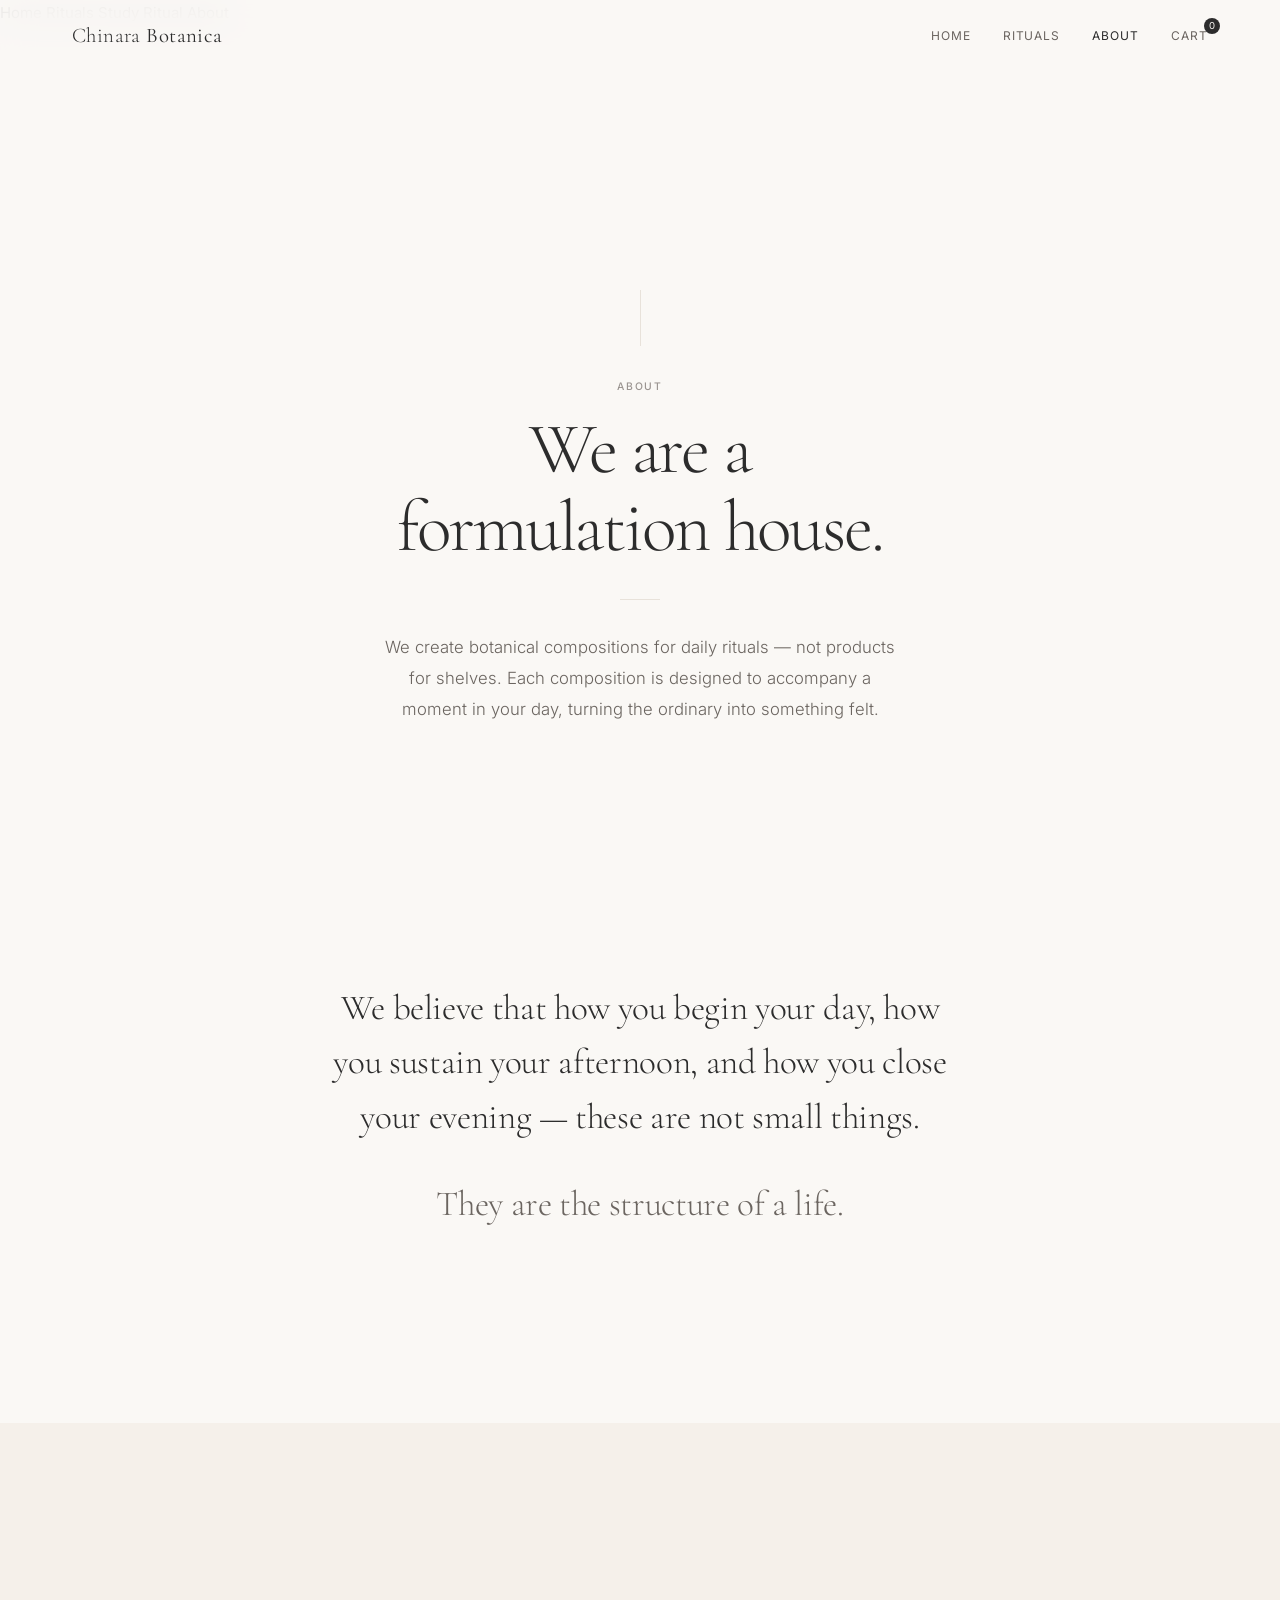
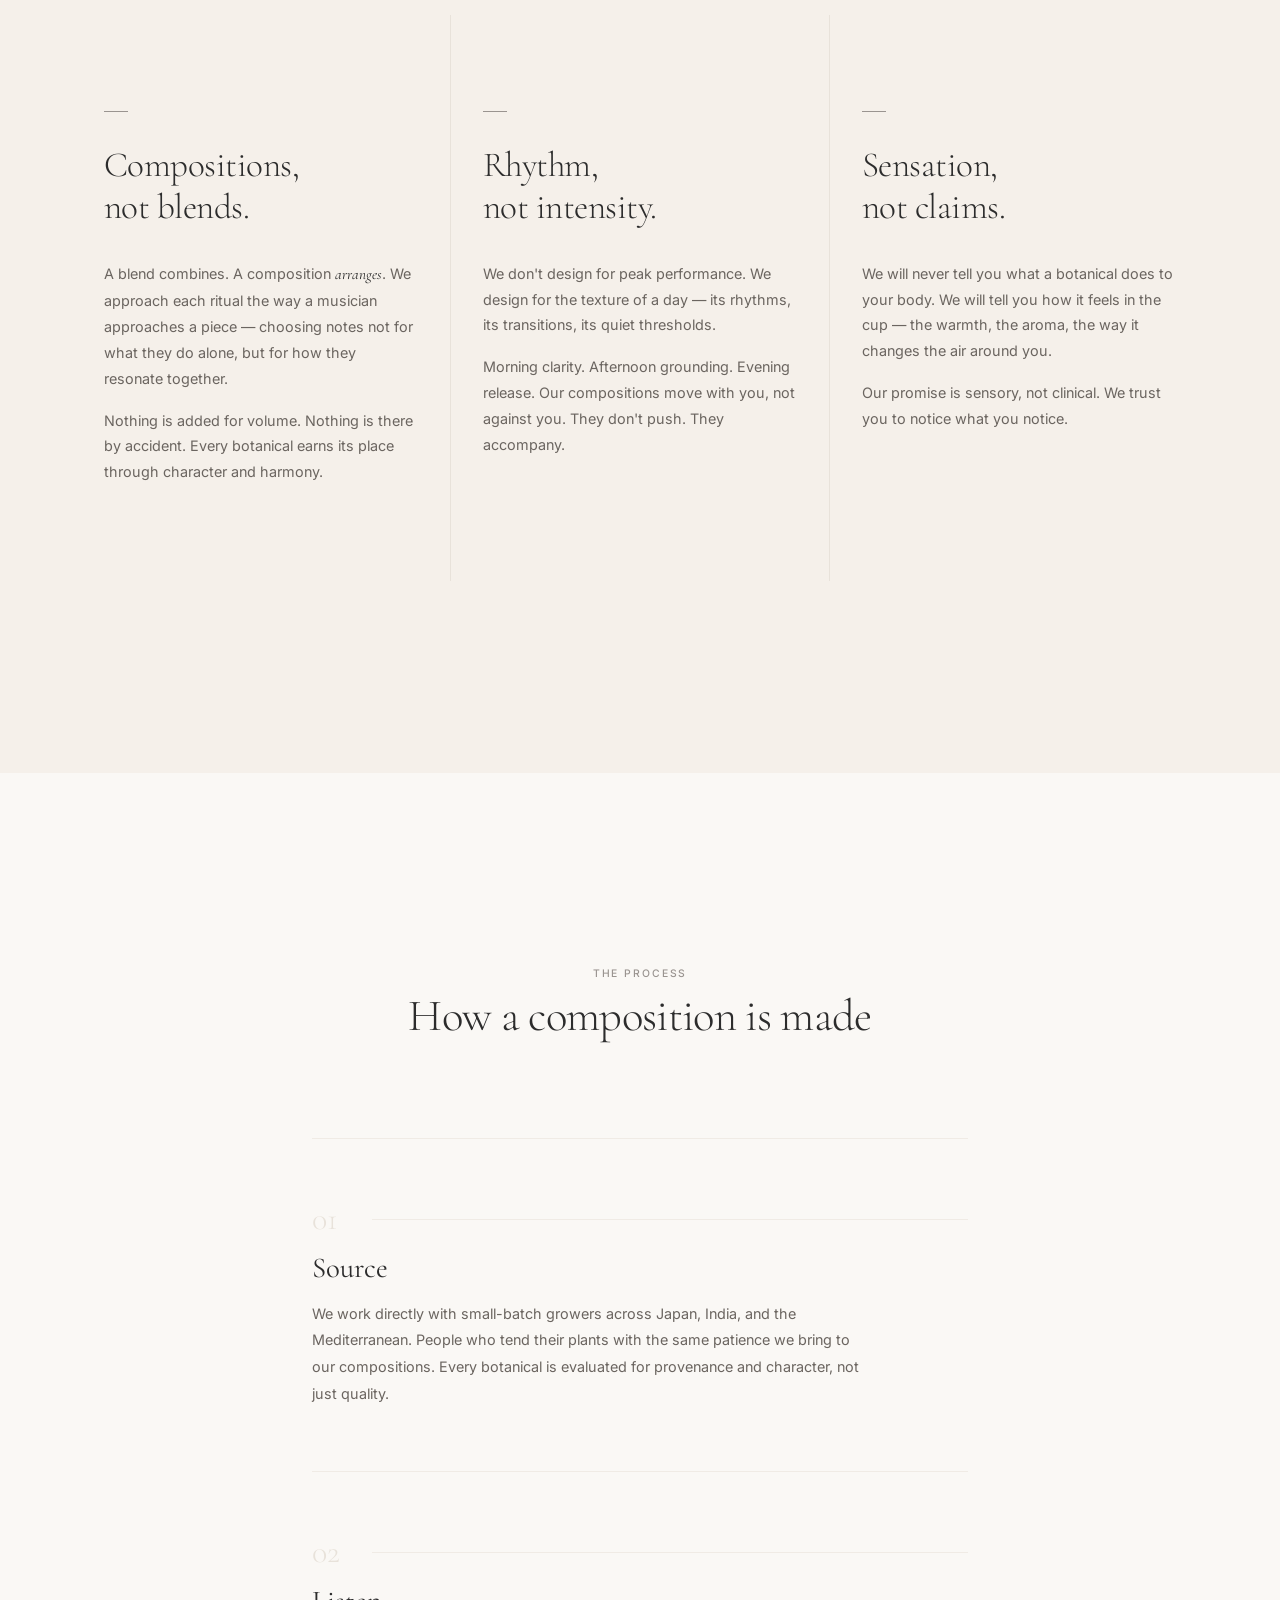
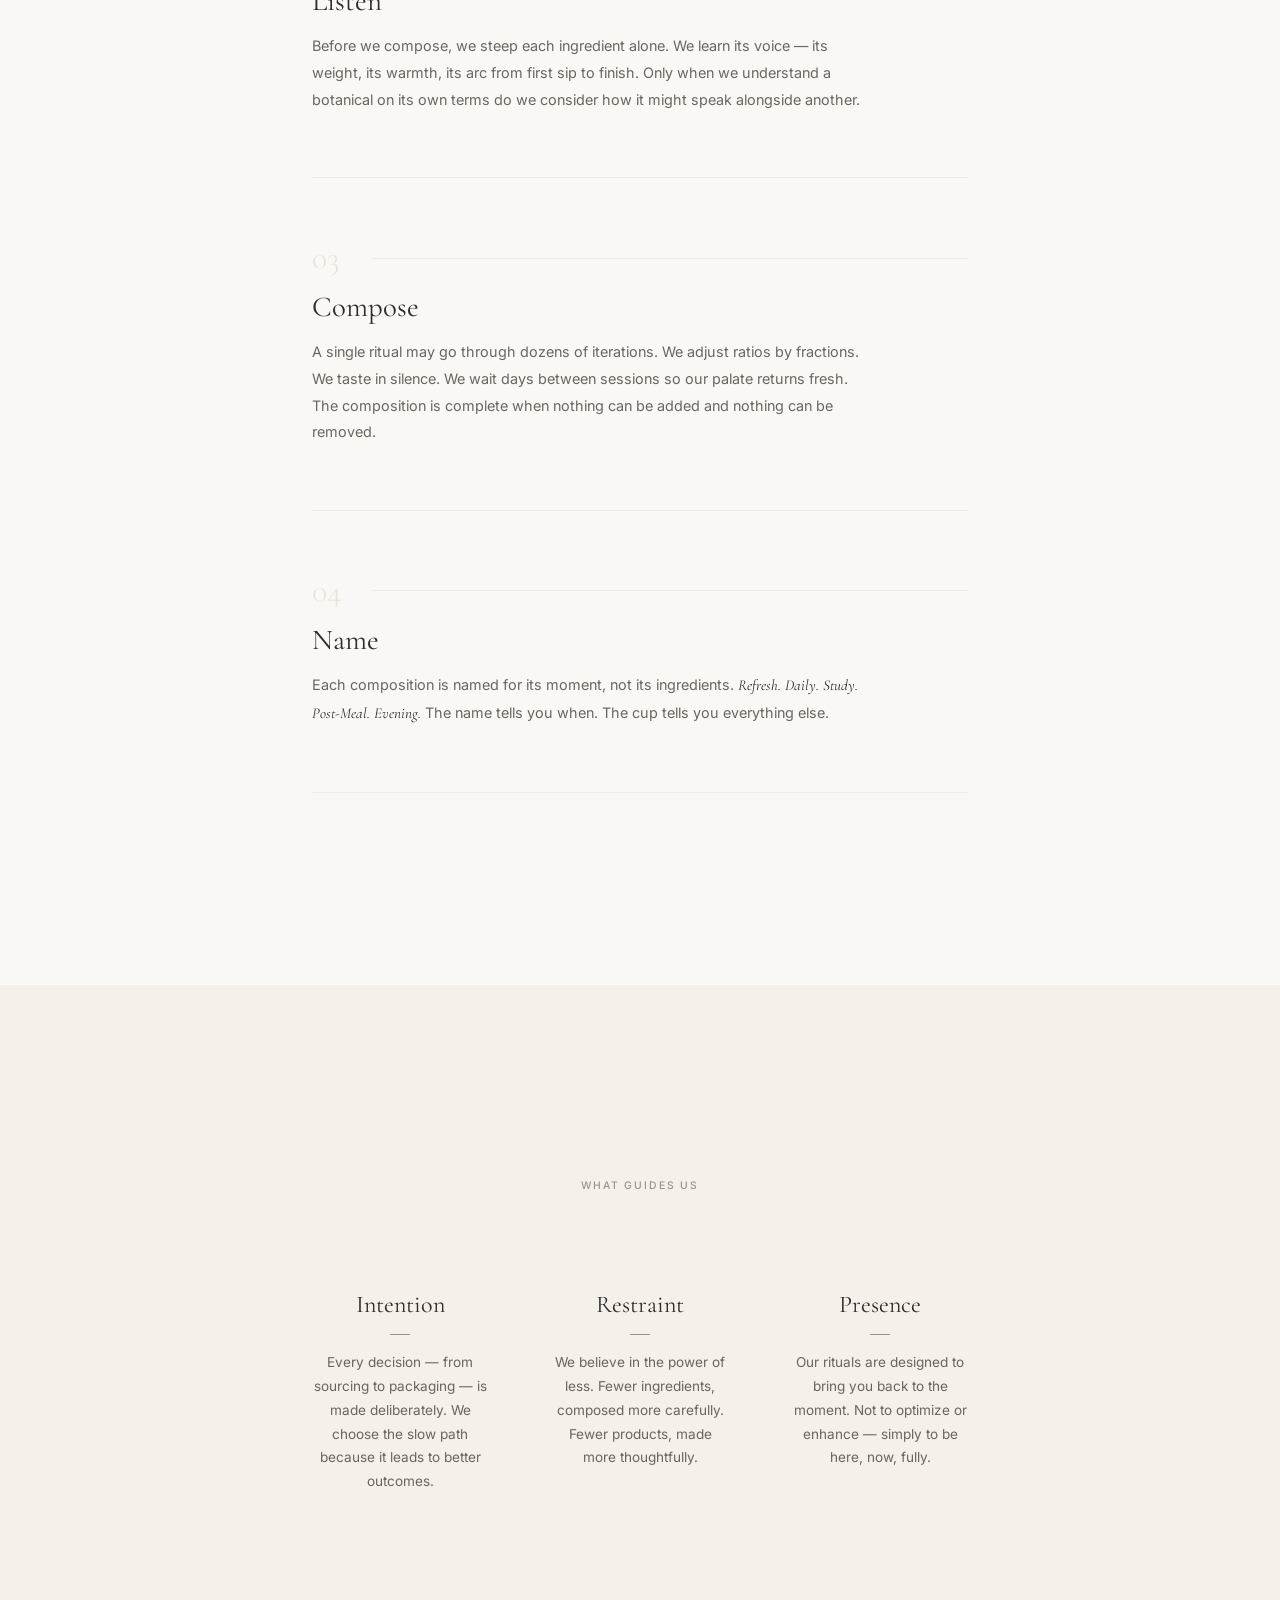
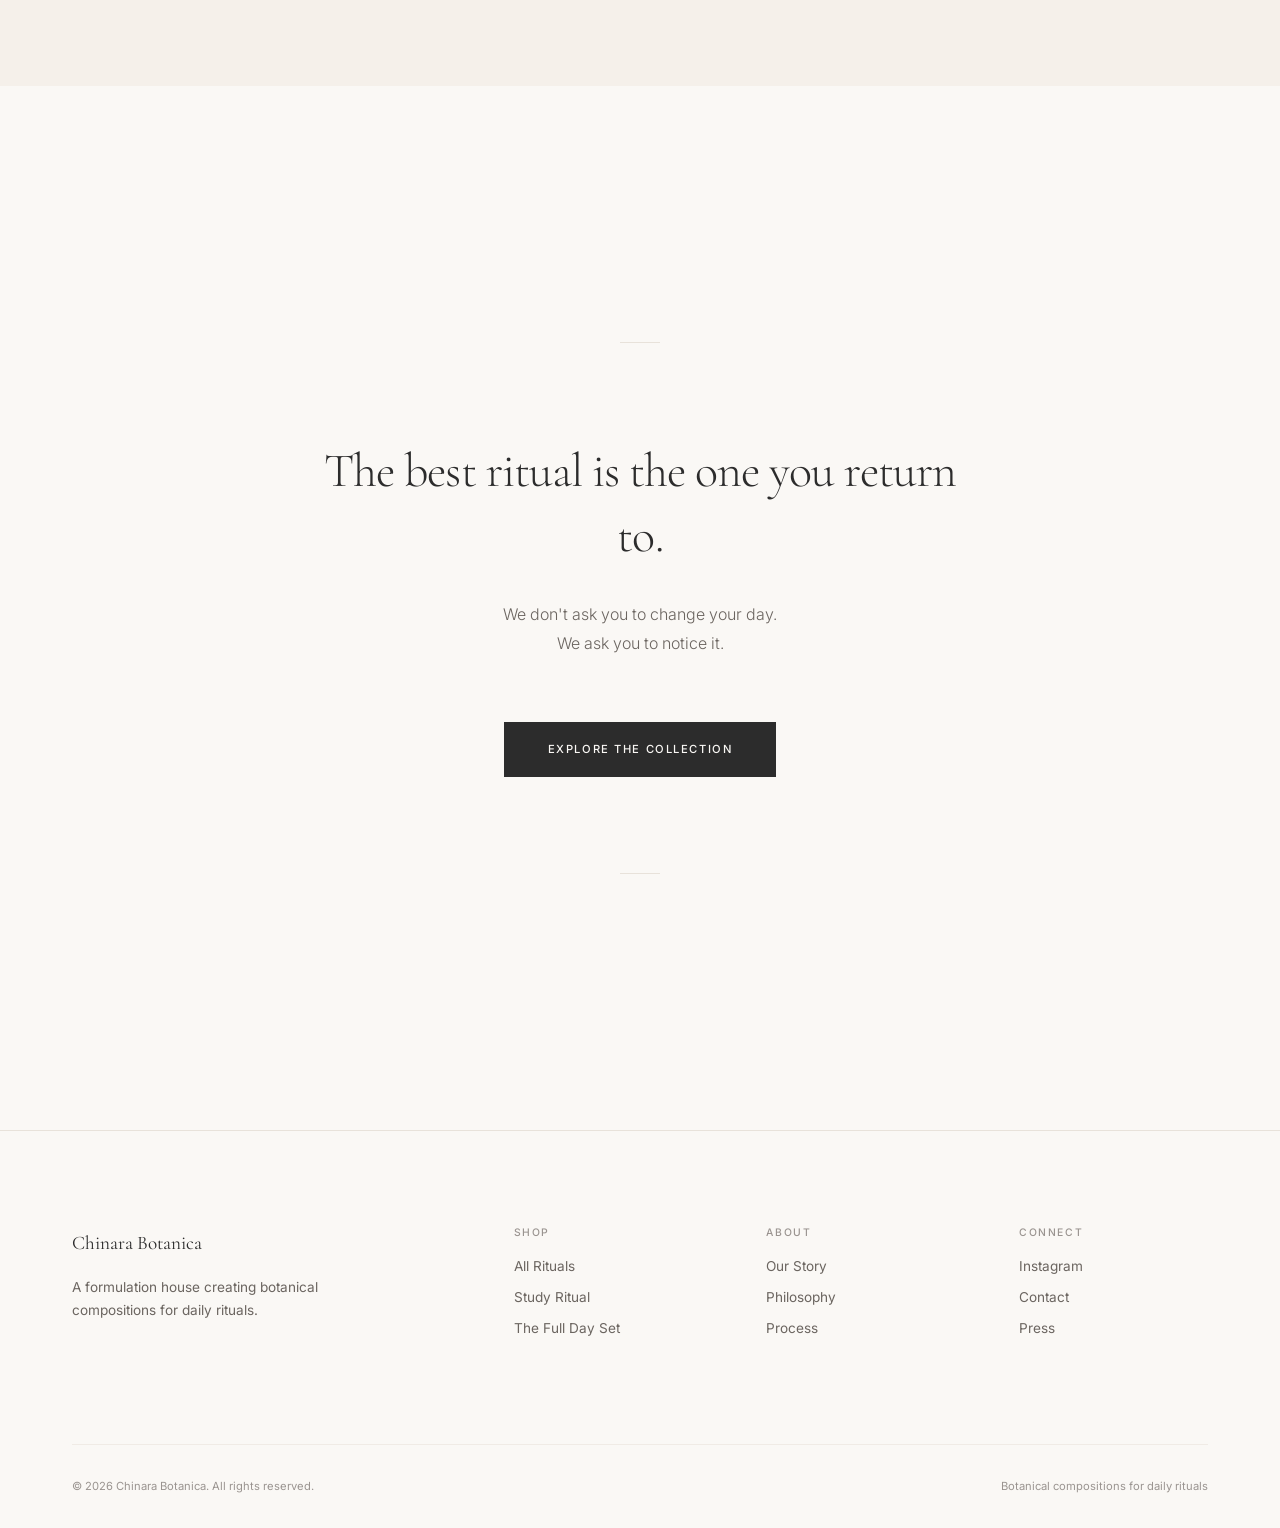
==== about.html @ 0664e267 "Executing ChatGPT Prompt #1 3/24/26" ====
<!DOCTYPE html>
<html lang="en">
<head>
  <meta charset="UTF-8">
  <meta name="viewport" content="width=device-width, initial-scale=1.0">
  <title>About — Chinara Botanica</title>
  <meta name="description" content="Chinara Botanica is a formulation house creating botanical compositions for daily rituals. Sensation over claims. Rhythm over intensity.">
  <link rel="preconnect" href="https://fonts.googleapis.com">
  <link rel="preconnect" href="https://fonts.gstatic.com" crossorigin>
  <link href="https://fonts.googleapis.com/css2?family=Cormorant+Garamond:ital,wght@0,300;0,400;0,500;1,300;1,400&family=Inter:wght@300;400;500&display=swap" rel="stylesheet">
  <link rel="stylesheet" href="css/style.css">
</head>
<body class="page-about">

  <!-- Header -->
  <header class="header" id="header">
    <div class="header__inner">
      <a href="index.html" class="header__logo"><span>Chinara</span> Botanica</a>
      <nav class="header__nav">
        <a href="index.html">Home</a>
        <a href="collection.html">Rituals</a>
        <a href="about.html" class="active">About</a>
        <a href="#" class="header__cart">Cart <span class="header__cart-count">0</span></a>
      </nav>
      <button class="header__menu-btn" id="menuBtn" aria-label="Open menu">
        <span></span><span></span><span></span>
      </button>
    </div>
  </header>

  <!-- Mobile Nav -->
  <div class="mobile-nav" id="mobileNav">
    <a href="index.html">Home</a>
    <a href="collection.html">Rituals</a>
    <a href="product.html">Study Ritual</a>
    <a href="about.html">About</a>
  </div>

  <!-- =========================================
       SECTION 1: OPENING STATEMENT
       ========================================= -->
  <section class="abt-opening">
    <div class="container container--narrow">
      <div class="abt-opening__inner">
        <div class="abt-opening__line fade-up delay-1"></div>
        <p class="label fade-up delay-2">About</p>
        <h1 class="fade-up delay-3">We are a<br>formulation house.</h1>
        <div class="abt-opening__divider fade-up delay-4"></div>
        <p class="abt-opening__text fade-up delay-5">We create botanical compositions for daily rituals — not products for shelves. Each composition is designed to accompany a moment in your day, turning the ordinary into something felt.</p>
      </div>
    </div>
  </section>

  <!-- =========================================
       SECTION 2: WHAT WE BELIEVE
       ========================================= -->
  <section class="abt-beliefs">
    <div class="container container--narrow">
      <div class="abt-beliefs__inner fade-in">
        <p class="abt-beliefs__statement">We believe that how you begin your day, how you sustain your afternoon, and how you close your evening — these are not small things.</p>
        <p class="abt-beliefs__statement">They are the structure of a life.</p>
      </div>
    </div>
  </section>

  <!-- =========================================
       SECTION 3: BRAND PHILOSOPHY
       ========================================= -->
  <section class="abt-philosophy">
    <div class="container">
      <div class="abt-philosophy__grid">

        <div class="abt-philosophy__block fade-in">
          <div class="abt-philosophy__block-line"></div>
          <h2>Compositions,<br>not blends.</h2>
          <p>A blend combines. A composition <em>arranges</em>. We approach each ritual the way a musician approaches a piece — choosing notes not for what they do alone, but for how they resonate together.</p>
          <p>Nothing is added for volume. Nothing is there by accident. Every botanical earns its place through character and harmony.</p>
        </div>

        <div class="abt-philosophy__block fade-in">
          <div class="abt-philosophy__block-line"></div>
          <h2>Rhythm,<br>not intensity.</h2>
          <p>We don't design for peak performance. We design for the texture of a day — its rhythms, its transitions, its quiet thresholds.</p>
          <p>Morning clarity. Afternoon grounding. Evening release. Our compositions move with you, not against you. They don't push. They accompany.</p>
        </div>

        <div class="abt-philosophy__block fade-in">
          <div class="abt-philosophy__block-line"></div>
          <h2>Sensation,<br>not claims.</h2>
          <p>We will never tell you what a botanical does to your body. We will tell you how it feels in the cup — the warmth, the aroma, the way it changes the air around you.</p>
          <p>Our promise is sensory, not clinical. We trust you to notice what you notice.</p>
        </div>

      </div>
    </div>
  </section>

  <!-- =========================================
       SECTION 4: THE PROCESS
       ========================================= -->
  <section class="abt-process">
    <div class="container container--narrow">
      <div class="abt-process__header fade-in">
        <p class="label">The Process</p>
        <h2>How a composition is made</h2>
      </div>

      <div class="abt-process__steps">
        <div class="abt-process__step fade-in">
          <div class="abt-process__step-head">
            <span class="abt-process__step-num">01</span>
            <div class="abt-process__step-line"></div>
          </div>
          <h3>Source</h3>
          <p>We work directly with small-batch growers across Japan, India, and the Mediterranean. People who tend their plants with the same patience we bring to our compositions. Every botanical is evaluated for provenance and character, not just quality.</p>
        </div>

        <div class="abt-process__step fade-in">
          <div class="abt-process__step-head">
            <span class="abt-process__step-num">02</span>
            <div class="abt-process__step-line"></div>
          </div>
          <h3>Listen</h3>
          <p>Before we compose, we steep each ingredient alone. We learn its voice — its weight, its warmth, its arc from first sip to finish. Only when we understand a botanical on its own terms do we consider how it might speak alongside another.</p>
        </div>

        <div class="abt-process__step fade-in">
          <div class="abt-process__step-head">
            <span class="abt-process__step-num">03</span>
            <div class="abt-process__step-line"></div>
          </div>
          <h3>Compose</h3>
          <p>A single ritual may go through dozens of iterations. We adjust ratios by fractions. We taste in silence. We wait days between sessions so our palate returns fresh. The composition is complete when nothing can be added and nothing can be removed.</p>
        </div>

        <div class="abt-process__step fade-in">
          <div class="abt-process__step-head">
            <span class="abt-process__step-num">04</span>
            <div class="abt-process__step-line"></div>
          </div>
          <h3>Name</h3>
          <p>Each composition is named for its moment, not its ingredients. <em>Refresh. Daily. Study. Post-Meal. Evening.</em> The name tells you when. The cup tells you everything else.</p>
        </div>
      </div>
    </div>
  </section>

  <!-- =========================================
       SECTION 5: VALUES
       ========================================= -->
  <section class="abt-values">
    <div class="container container--narrow">
      <div class="abt-values__inner fade-in">
        <p class="label">What Guides Us</p>

        <div class="abt-values__list">
          <div class="abt-values__item">
            <h3>Intention</h3>
            <div class="abt-values__item-line"></div>
            <p>Every decision — from sourcing to packaging — is made deliberately. We choose the slow path because it leads to better outcomes.</p>
          </div>
          <div class="abt-values__item">
            <h3>Restraint</h3>
            <div class="abt-values__item-line"></div>
            <p>We believe in the power of less. Fewer ingredients, composed more carefully. Fewer products, made more thoughtfully.</p>
          </div>
          <div class="abt-values__item">
            <h3>Presence</h3>
            <div class="abt-values__item-line"></div>
            <p>Our rituals are designed to bring you back to the moment. Not to optimize or enhance — simply to be here, now, fully.</p>
          </div>
        </div>
      </div>
    </div>
  </section>

  <!-- =========================================
       SECTION 6: CLOSING MESSAGE
       ========================================= -->
  <section class="abt-closing">
    <div class="container container--narrow">
      <div class="abt-closing__inner fade-in">
        <div class="abt-closing__line"></div>
        <blockquote class="abt-closing__quote">The best ritual is the one you return to.</blockquote>
        <p class="abt-closing__text">We don't ask you to change your day.<br>We ask you to notice it.</p>
        <a href="collection.html" class="btn btn--primary">Explore the Collection</a>
        <div class="abt-closing__line"></div>
      </div>
    </div>
  </section>

  <!-- Footer -->
  <footer class="footer">
    <div class="container">
      <div class="footer__grid">
        <div class="footer__brand">
          <p class="footer__brand-name">Chinara Botanica</p>
          <p class="footer__brand-desc">A formulation house creating botanical compositions for daily rituals.</p>
        </div>
        <div class="footer__col">
          <h4>Shop</h4>
          <a href="collection.html">All Rituals</a>
          <a href="product.html">Study Ritual</a>
          <a href="collection.html">The Full Day Set</a>
        </div>
        <div class="footer__col">
          <h4>About</h4>
          <a href="about.html">Our Story</a>
          <a href="about.html">Philosophy</a>
          <a href="about.html">Process</a>
        </div>
        <div class="footer__col">
          <h4>Connect</h4>
          <a href="#">Instagram</a>
          <a href="#">Contact</a>
          <a href="#">Press</a>
        </div>
      </div>
      <div class="footer__bottom">
        <span>&copy; 2026 Chinara Botanica. All rights reserved.</span>
        <span>Botanical compositions for daily rituals</span>
      </div>
    </div>
  </footer>

  <script src="js/main.js"></script>
</body>
</html>
---- css/style.css ----
/* ===================================
   Chinara Botanica — Design System
   Luxury Minimalist Botanical Brand
   =================================== */

/* --- Reset & Base --- */
*, *::before, *::after {
  margin: 0;
  padding: 0;
  box-sizing: border-box;
}

:root {
  /* Brand Colors */
  --color-bg: #FAF8F5;
  --color-bg-warm: #F5F0EA;
  --color-bg-deep: #EDE8E0;
  --color-text: #2C2C2C;
  --color-text-light: #6B6560;
  --color-text-muted: #9A9490;
  --color-border: #E8E2DA;
  --color-border-light: #F0EBE5;
  --color-white: #FFFFFF;

  /* Ritual Colors */
  --color-refresh: #C8DDD0;
  --color-daily: #E8C4A0;
  --color-study: #5A7A5A;
  --color-postmeal: #B8907A;
  --color-evening: #D4C48C;

  /* Typography */
  --font-serif: 'Cormorant Garamond', 'Georgia', serif;
  --font-sans: 'Inter', 'Helvetica Neue', sans-serif;

  /* Spacing */
  --space-xs: 0.5rem;
  --space-sm: 1rem;
  --space-md: 2rem;
  --space-lg: 4rem;
  --space-xl: 6rem;
  --space-2xl: 8rem;
  --space-3xl: 12rem;

  /* Max widths */
  --max-width: 1200px;
  --max-width-narrow: 720px;
}

html {
  font-size: 16px;
  scroll-behavior: smooth;
  -webkit-font-smoothing: antialiased;
  -moz-osx-font-smoothing: grayscale;
}

body {
  font-family: var(--font-sans);
  font-weight: 400;
  font-size: 0.9375rem;
  line-height: 1.7;
  color: var(--color-text);
  background-color: var(--color-bg);
  overflow-x: hidden;
}

img {
  max-width: 100%;
  height: auto;
  display: block;
}

/* Product & scene images — fill their containers */
.product-card__img,
.coll-card__img,
.featured__img,
.pdp-hero__product-img,
.pdp-solution__img,
.pdp-brewing__img,
.ritual-set__img,
.coll-set__img {
  width: 100%;
  height: 100%;
  object-fit: cover;
}

.product-card__img {
  transition: transform 0.8s cubic-bezier(0.16, 1, 0.3, 1);
}

.product-card:hover .product-card__img {
  transform: scale(1.04);
}

.coll-card__img {
  position: absolute;
  inset: 0;
  z-index: 1;
  transition: transform 0.7s cubic-bezier(0.16, 1, 0.3, 1);
}

.coll-card:hover .coll-card__img {
  transform: scale(1.04);
}

.ritual-set__img,
.coll-set__img {
  object-fit: contain;
  max-height: 200px;
}

a {
  color: inherit;
  text-decoration: none;
}

ul, ol { list-style: none; }

button {
  font-family: inherit;
  cursor: pointer;
  border: none;
  background: none;
}

/* --- Typography --- */
h1, h2, h3, h4 {
  font-family: var(--font-serif);
  font-weight: 400;
  line-height: 1.15;
  color: var(--color-text);
}

h1 { font-size: clamp(2.4rem, 5.5vw, 4.2rem); letter-spacing: -0.025em; }
h2 { font-size: clamp(1.8rem, 4vw, 2.8rem); letter-spacing: -0.015em; }
h3 { font-size: clamp(1.3rem, 2.5vw, 1.8rem); }
h4 { font-size: 1.15rem; }

.label {
  font-family: var(--font-sans);
  font-size: 0.65rem;
  font-weight: 500;
  letter-spacing: 0.18em;
  text-transform: uppercase;
  color: var(--color-text-muted);
}

/* --- Layout --- */
.container {
  max-width: var(--max-width);
  margin: 0 auto;
  padding: 0 var(--space-md);
}

.container--narrow {
  max-width: var(--max-width-narrow);
}

.section {
  padding: var(--space-xl) 0;
}

.section--large {
  padding: var(--space-2xl) 0;
}

/* --- Header / Navigation --- */
.header {
  position: fixed;
  top: 0;
  left: 0;
  right: 0;
  z-index: 100;
  background-color: rgba(250, 248, 245, 0.9);
  backdrop-filter: blur(16px);
  -webkit-backdrop-filter: blur(16px);
  border-bottom: 1px solid transparent;
  transition: transform 0.4s cubic-bezier(0.16, 1, 0.3, 1), border-color 0.3s ease;
}

.header.scrolled {
  border-bottom-color: var(--color-border-light);
}

.header--hidden {
  transform: translateY(-100%);
}

.header__inner {
  display: flex;
  align-items: center;
  justify-content: space-between;
  height: 72px;
  max-width: var(--max-width);
  margin: 0 auto;
  padding: 0 var(--space-md);
}

.header__logo {
  font-family: var(--font-serif);
  font-size: 1.3rem;
  letter-spacing: 0.02em;
  color: var(--color-text);
}

.header__logo span {
  font-weight: 300;
}

.header__nav {
  display: flex;
  align-items: center;
  gap: var(--space-md);
}

.header__nav a {
  font-size: 0.75rem;
  font-weight: 400;
  letter-spacing: 0.08em;
  text-transform: uppercase;
  color: var(--color-text-light);
  transition: color 0.3s ease;
  position: relative;
}

.header__nav a::after {
  content: '';
  position: absolute;
  bottom: -4px;
  left: 0;
  width: 0;
  height: 1px;
  background-color: var(--color-text);
  transition: width 0.4s cubic-bezier(0.16, 1, 0.3, 1);
}

.header__nav a:hover {
  color: var(--color-text);
}

.header__nav a:hover::after {
  width: 100%;
}

.header__nav a.active {
  color: var(--color-text);
}

.header__cart {
  position: relative;
  font-size: 0.75rem;
  font-weight: 400;
  letter-spacing: 0.08em;
  text-transform: uppercase;
  color: var(--color-text-light);
}

.header__cart-count {
  position: absolute;
  top: -8px;
  right: -12px;
  width: 16px;
  height: 16px;
  background-color: var(--color-text);
  color: var(--color-bg);
  font-size: 0.6rem;
  border-radius: 50%;
  display: flex;
  align-items: center;
  justify-content: center;
}

/* Mobile menu */
.header__menu-btn {
  display: none;
  flex-direction: column;
  gap: 5px;
  padding: 4px;
}

.header__menu-btn span {
  display: block;
  width: 20px;
  height: 1px;
  background-color: var(--color-text);
  transition: all 0.3s ease;
}

/* --- Buttons --- */
.btn {
  display: inline-flex;
  align-items: center;
  justify-content: center;
  font-family: var(--font-sans);
  font-size: 0.7rem;
  font-weight: 500;
  letter-spacing: 0.14em;
  text-transform: uppercase;
  padding: 18px 44px;
  transition: all 0.4s cubic-bezier(0.16, 1, 0.3, 1);
}

.btn--primary {
  background-color: var(--color-text);
  color: var(--color-bg);
}

.btn--primary:hover {
  background-color: #1a1a1a;
  transform: translateY(-1px);
}

.btn--outline {
  border: 1px solid var(--color-text);
  color: var(--color-text);
  background-color: transparent;
}

.btn--outline:hover {
  background-color: var(--color-text);
  color: var(--color-bg);
}

.btn--link {
  padding: 0;
  font-size: 0.7rem;
  letter-spacing: 0.14em;
  text-transform: uppercase;
  color: var(--color-text);
  position: relative;
}

.btn--link::after {
  content: '';
  position: absolute;
  bottom: -2px;
  left: 0;
  width: 100%;
  height: 1px;
  background-color: var(--color-text);
  transform: scaleX(1);
  transform-origin: left;
  transition: transform 0.4s cubic-bezier(0.16, 1, 0.3, 1);
}

.btn--link:hover::after {
  transform: scaleX(0);
  transform-origin: right;
}

/* =============================================
   HOMEPAGE — Luxury Redesign
   ============================================= */

/* --- Hero --- */
.hero {
  min-height: 100vh;
  display: flex;
  align-items: center;
  justify-content: center;
  text-align: center;
  padding: var(--space-2xl) var(--space-md);
  position: relative;
  overflow: hidden;
}

.hero__ambient {
  position: absolute;
  inset: 0;
  background:
    radial-gradient(ellipse 60% 50% at 50% 45%, rgba(200, 221, 208, 0.12) 0%, transparent 60%),
    radial-gradient(ellipse 40% 35% at 30% 60%, rgba(232, 196, 160, 0.08) 0%, transparent 50%),
    radial-gradient(ellipse 45% 40% at 70% 55%, rgba(212, 196, 140, 0.06) 0%, transparent 50%);
  pointer-events: none;
}

.hero__content {
  max-width: 720px;
  position: relative;
  z-index: 1;
}

.hero__line {
  width: 1px;
  height: 48px;
  background-color: var(--color-border);
  margin: 0 auto var(--space-md);
}

.hero__label {
  margin-bottom: var(--space-md);
}

.hero h1 {
  margin-bottom: var(--space-md);
  font-weight: 300;
  line-height: 1.12;
}

.hero__subtitle {
  font-size: 1.05rem;
  color: var(--color-text-light);
  line-height: 1.8;
  margin-bottom: var(--space-lg);
  max-width: 420px;
  margin-left: auto;
  margin-right: auto;
  font-weight: 300;
}

.hero__scroll {
  position: absolute;
  bottom: var(--space-lg);
  left: 50%;
  transform: translateX(-50%);
  display: flex;
  flex-direction: column;
  align-items: center;
  gap: var(--space-xs);
}

.hero__scroll span {
  font-size: 0.6rem;
  letter-spacing: 0.22em;
  text-transform: uppercase;
  color: var(--color-text-muted);
}

.hero__scroll-line {
  width: 1px;
  height: 48px;
  background-color: var(--color-border);
  position: relative;
  overflow: hidden;
}

.hero__scroll-line::after {
  content: '';
  position: absolute;
  top: -100%;
  left: 0;
  width: 100%;
  height: 100%;
  background-color: var(--color-text-muted);
  animation: scrollLine 2.5s cubic-bezier(0.4, 0, 0.2, 1) infinite;
}

@keyframes scrollLine {
  0% { top: -100%; }
  50% { top: 0; }
  100% { top: 100%; }
}

/* --- Brand Statement --- */
.brand-statement {
  text-align: center;
}

.brand-statement__inner {
  padding: var(--space-lg) 0;
}

.brand-statement__line {
  width: 40px;
  height: 1px;
  background-color: var(--color-border);
  margin: 0 auto;
}

.brand-statement__text {
  font-family: var(--font-serif);
  font-size: clamp(1.35rem, 2.8vw, 1.9rem);
  line-height: 1.7;
  font-weight: 300;
  color: var(--color-text);
  padding: var(--space-lg) 0;
  letter-spacing: -0.01em;
}

/* --- Five Ritual System --- */
.rituals-system {
  overflow: hidden;
}

.rituals-system__header {
  text-align: center;
  margin-bottom: var(--space-xl);
}

.rituals-system__header h2 {
  margin-top: var(--space-xs);
  margin-bottom: var(--space-xs);
}

.rituals-system__subtitle {
  font-size: 0.9rem;
  color: var(--color-text-light);
  font-weight: 300;
}

.rituals-system__timeline {
  position: relative;
  padding-top: var(--space-md);
}

.rituals-system__line {
  position: absolute;
  top: 0;
  left: 0;
  right: 0;
  height: 1px;
  background-color: var(--color-border);
}

.rituals-system__cards {
  display: grid;
  grid-template-columns: repeat(5, 1fr);
  gap: 0;
}

.ritual-card {
  padding: var(--space-lg) var(--space-sm);
  text-align: center;
  position: relative;
  transition: background-color 0.5s ease;
  cursor: pointer;
}

.ritual-card::before {
  content: '';
  position: absolute;
  top: 0;
  left: 50%;
  transform: translateX(-50%);
  width: 1px;
  height: 24px;
  background-color: var(--color-border);
}

.ritual-card:hover {
  background-color: var(--color-bg-warm);
}

.ritual-card__dot {
  width: 10px;
  height: 10px;
  border-radius: 50%;
  margin: 0 auto var(--space-md);
  position: relative;
  top: -4px;
}

.ritual-card__content {}

.ritual-card__time {
  font-size: 0.6rem;
  letter-spacing: 0.15em;
  text-transform: uppercase;
  color: var(--color-text-muted);
  display: block;
  margin-bottom: var(--space-xs);
}

.ritual-card__name {
  font-family: var(--font-serif);
  font-size: 1.4rem;
  font-weight: 400;
  margin-bottom: 2px;
}

.ritual-card__moment {
  font-size: 0.65rem;
  letter-spacing: 0.12em;
  text-transform: uppercase;
  color: var(--color-text-muted);
  margin-bottom: var(--space-sm);
}

.ritual-card__desc {
  font-size: 0.82rem;
  color: var(--color-text-light);
  line-height: 1.65;
  max-width: 180px;
  margin: 0 auto;
}

/* --- Featured Product --- */
.featured {
  background-color: var(--color-bg-warm);
}

.featured__grid {
  display: grid;
  grid-template-columns: 1fr 1fr;
  min-height: 85vh;
}

.featured__image {
  position: relative;
  overflow: hidden;
  background-color: var(--color-bg-deep);
}

.featured__image-inner {
  width: 100%;
  height: 100%;
  display: flex;
  flex-direction: column;
  align-items: center;
  justify-content: center;
  gap: var(--space-md);
  position: relative;
}

.featured__orb {
  width: 200px;
  height: 200px;
  border-radius: 50%;
  opacity: 0.5;
  filter: blur(40px);
  animation: orbFloat 8s ease-in-out infinite;
}

@keyframes orbFloat {
  0%, 100% { transform: translateY(0) scale(1); }
  50% { transform: translateY(-12px) scale(1.05); }
}

.featured__image-label {
  font-family: var(--font-serif);
  font-size: 1.3rem;
  color: var(--color-text-muted);
  position: relative;
  z-index: 1;
}

.featured__content {
  padding: var(--space-xl) var(--space-xl);
  display: flex;
  flex-direction: column;
  justify-content: center;
  max-width: 480px;
}

.featured__content .label {
  margin-bottom: var(--space-sm);
}

.featured__content h2 {
  margin-bottom: var(--space-sm);
}

.featured__price {
  font-family: var(--font-serif);
  font-size: 1.2rem;
  color: var(--color-text-light);
  margin-bottom: var(--space-md);
}

.featured__desc {
  color: var(--color-text-light);
  margin-bottom: var(--space-xs);
  line-height: 1.8;
}

.featured__tagline {
  font-family: var(--font-serif);
  font-size: 1rem;
  color: var(--color-text-muted);
  margin-bottom: var(--space-md);
}

.featured__notes {
  display: flex;
  gap: var(--space-md);
  margin-bottom: var(--space-lg);
  padding: var(--space-md) 0;
  border-top: 1px solid var(--color-border);
  border-bottom: 1px solid var(--color-border);
}

.featured__note {
  text-align: center;
}

.featured__note dt {
  font-size: 0.6rem;
  letter-spacing: 0.15em;
  text-transform: uppercase;
  color: var(--color-text-muted);
  margin-bottom: 4px;
}

.featured__note dd {
  font-family: var(--font-serif);
  font-size: 0.95rem;
}

.featured__actions {
  display: flex;
  align-items: center;
  gap: var(--space-md);
}

/* --- Ritual Set --- */
.ritual-set {
  text-align: center;
}

.ritual-set__inner {
  display: grid;
  grid-template-columns: 1fr 1fr;
  gap: var(--space-xl);
  align-items: center;
  max-width: 900px;
  margin: 0 auto;
}

.ritual-set__visual {
  display: flex;
  align-items: center;
  justify-content: center;
  padding: var(--space-xl);
}

.ritual-set__circles {
  display: flex;
  gap: -8px;
}

.ritual-set__circles span {
  width: 56px;
  height: 56px;
  border-radius: 50%;
  margin-left: -10px;
  opacity: 0.75;
  transition: transform 0.4s cubic-bezier(0.16, 1, 0.3, 1), opacity 0.4s ease;
}

.ritual-set__circles span:first-child {
  margin-left: 0;
}

.ritual-set__inner:hover .ritual-set__circles span {
  margin-left: 4px;
  opacity: 0.9;
}

.ritual-set__inner:hover .ritual-set__circles span:first-child {
  margin-left: 0;
}

.ritual-set__content {
  text-align: left;
}

.ritual-set__content .label {
  margin-bottom: var(--space-xs);
}

.ritual-set h2 {
  margin-bottom: var(--space-xs);
}

.ritual-set__price {
  font-family: var(--font-serif);
  font-size: 1.15rem;
  color: var(--color-text-light);
  margin-bottom: var(--space-sm);
}

.ritual-set__save {
  font-family: var(--font-sans);
  font-size: 0.7rem;
  letter-spacing: 0.1em;
  text-transform: uppercase;
  color: var(--color-text-muted);
}

.ritual-set__desc {
  color: var(--color-text-light);
  margin-bottom: var(--space-md);
  line-height: 1.8;
}

/* --- Philosophy Full --- */
.philosophy-full {
  background-color: var(--color-bg-warm);
  padding: var(--space-3xl) 0;
}

.philosophy-full__inner {
  text-align: center;
}

.philosophy-full__line {
  width: 40px;
  height: 1px;
  background-color: var(--color-border);
  margin: 0 auto;
}

.philosophy-full__inner .label {
  margin-top: var(--space-lg);
  margin-bottom: var(--space-md);
}

.philosophy-full__quote {
  font-family: var(--font-serif);
  font-size: clamp(1.8rem, 4vw, 3rem);
  font-weight: 300;
  line-height: 1.35;
  color: var(--color-text);
  margin-bottom: var(--space-md);
  letter-spacing: -0.02em;
}

.philosophy-full__text {
  font-size: 0.95rem;
  color: var(--color-text-light);
  max-width: 480px;
  margin: 0 auto var(--space-lg);
  line-height: 1.85;
}

/* --- Product Grid --- */
.product-grid {
  text-align: center;
}

.product-grid__header {
  margin-bottom: var(--space-lg);
}

.product-grid__header h2 {
  margin-top: var(--space-xs);
}

.product-grid__items {
  display: grid;
  grid-template-columns: repeat(3, 1fr);
  gap: var(--space-md);
}

.product-card {
  text-align: left;
  transition: transform 0.5s cubic-bezier(0.16, 1, 0.3, 1);
}

.product-card:hover {
  transform: translateY(-6px);
}

.product-card__image {
  aspect-ratio: 3/4;
  background-color: var(--color-bg-warm);
  margin-bottom: var(--space-sm);
  overflow: hidden;
  position: relative;
}

.product-card__image-inner {
  width: 100%;
  height: 100%;
  display: flex;
  flex-direction: column;
  align-items: center;
  justify-content: center;
  gap: var(--space-sm);
  transition: transform 0.8s cubic-bezier(0.16, 1, 0.3, 1);
}

.product-card:hover .product-card__image-inner {
  transform: scale(1.04);
}

.product-card__orb {
  width: 100px;
  height: 100px;
  border-radius: 50%;
  opacity: 0.45;
  filter: blur(20px);
  transition: opacity 0.5s ease, filter 0.5s ease;
}

.product-card:hover .product-card__orb {
  opacity: 0.6;
  filter: blur(25px);
}

.product-card__image-inner .swatch {
  width: 40px;
  height: 40px;
  border-radius: 50%;
  opacity: 0.6;
}

.product-card__image-inner span {
  font-family: var(--font-serif);
  font-size: 0.95rem;
  color: var(--color-text-muted);
}

.product-card__info {
  display: flex;
  justify-content: space-between;
  align-items: baseline;
}

.product-card__name {
  font-family: var(--font-serif);
  font-size: 1.1rem;
}

.product-card__price {
  font-size: 0.85rem;
  color: var(--color-text-light);
}

.product-card__tag {
  font-size: 0.65rem;
  letter-spacing: 0.12em;
  text-transform: uppercase;
  color: var(--color-text-muted);
  margin-top: 4px;
}

/* --- Closing Line --- */
.closing {
  padding: var(--space-3xl) 0;
  text-align: center;
}

.closing__inner {
  padding: var(--space-lg) 0;
}

.closing__line {
  width: 40px;
  height: 1px;
  background-color: var(--color-border);
  margin: 0 auto;
}

.closing__text {
  font-family: var(--font-serif);
  font-size: clamp(1.6rem, 3.5vw, 2.6rem);
  font-weight: 300;
  line-height: 1.5;
  color: var(--color-text);
  padding: var(--space-lg) 0;
  letter-spacing: -0.015em;
}

/* --- Email Signup --- */
.signup {
  text-align: center;
  border-top: 1px solid var(--color-border);
}

.signup h2 {
  margin-bottom: var(--space-xs);
}

.signup__text {
  color: var(--color-text-light);
  margin-bottom: var(--space-md);
}

.signup__form {
  display: flex;
  max-width: 440px;
  margin: 0 auto;
  gap: 0;
}

.signup__input {
  flex: 1;
  padding: 16px 20px;
  font-family: var(--font-sans);
  font-size: 0.85rem;
  border: 1px solid var(--color-border);
  border-right: none;
  background-color: transparent;
  color: var(--color-text);
  outline: none;
  transition: border-color 0.3s ease;
}

.signup__input::placeholder {
  color: var(--color-text-muted);
}

.signup__input:focus {
  border-color: var(--color-text-light);
}

.signup__submit {
  padding: 16px 28px;
  font-family: var(--font-sans);
  font-size: 0.65rem;
  font-weight: 500;
  letter-spacing: 0.14em;
  text-transform: uppercase;
  background-color: var(--color-text);
  color: var(--color-bg);
  border: 1px solid var(--color-text);
  transition: all 0.3s ease;
}

.signup__submit:hover {
  background-color: #1a1a1a;
}

/* --- Footer --- */
.footer {
  border-top: 1px solid var(--color-border);
  padding: var(--space-xl) 0 var(--space-md);
}

.footer__grid {
  display: grid;
  grid-template-columns: 2fr 1fr 1fr 1fr;
  gap: var(--space-lg);
  margin-bottom: var(--space-xl);
}

.footer__brand-name {
  font-family: var(--font-serif);
  font-size: 1.2rem;
  margin-bottom: var(--space-sm);
}

.footer__brand-desc {
  font-size: 0.85rem;
  color: var(--color-text-light);
  line-height: 1.7;
  max-width: 280px;
}

.footer__col h4 {
  font-family: var(--font-sans);
  font-size: 0.65rem;
  font-weight: 500;
  letter-spacing: 0.15em;
  text-transform: uppercase;
  color: var(--color-text-muted);
  margin-bottom: var(--space-sm);
}

.footer__col a {
  display: block;
  font-size: 0.85rem;
  color: var(--color-text-light);
  margin-bottom: var(--space-xs);
  transition: color 0.2s ease;
}

.footer__col a:hover {
  color: var(--color-text);
}

.footer__bottom {
  display: flex;
  justify-content: space-between;
  align-items: center;
  padding-top: var(--space-md);
  border-top: 1px solid var(--color-border-light);
  font-size: 0.7rem;
  color: var(--color-text-muted);
}

/* =============================================
   PRODUCT DETAIL PAGE — Study Ritual
   ============================================= */

/* Study green button */
.btn--study {
  background-color: var(--color-study);
  color: var(--color-bg);
  padding: 18px 48px;
}

.btn--study:hover {
  background-color: #4a6a4a;
  transform: translateY(-1px);
}

/* --- PDP Hero (Split Layout) --- */
.pdp-hero {
  display: grid;
  grid-template-columns: 1fr 1fr;
  min-height: 100vh;
  padding-top: 72px;
}

.pdp-hero__gallery {
  background-color: #E8EDE8;
  position: sticky;
  top: 72px;
  height: calc(100vh - 72px);
  display: flex;
  align-items: center;
  justify-content: center;
  overflow: hidden;
}

.pdp-hero__gallery-inner {
  display: flex;
  flex-direction: column;
  align-items: center;
  gap: var(--space-md);
  position: relative;
}

.pdp-hero__orb {
  width: 260px;
  height: 260px;
  border-radius: 50%;
  background: radial-gradient(circle, rgba(90, 122, 90, 0.35) 0%, rgba(90, 122, 90, 0.08) 50%, transparent 70%);
  filter: blur(30px);
  animation: pdpOrbFloat 10s ease-in-out infinite;
  position: absolute;
  top: 50%;
  left: 50%;
  transform: translate(-50%, -50%);
}

@keyframes pdpOrbFloat {
  0%, 100% { transform: translate(-50%, -50%) scale(1); }
  33% { transform: translate(-48%, -52%) scale(1.06); }
  66% { transform: translate(-52%, -48%) scale(0.97); }
}

.pdp-hero__product-label {
  display: flex;
  flex-direction: column;
  align-items: center;
  gap: var(--space-xs);
  position: relative;
  z-index: 1;
  color: var(--color-text-muted);
}

.pdp-hero__product-icon {
  opacity: 0.5;
  margin-bottom: var(--space-xs);
}

.pdp-hero__product-label > span:nth-child(2) {
  font-family: var(--font-serif);
  font-size: 1.5rem;
  color: var(--color-text-light);
}

.pdp-hero__product-sub {
  font-size: 0.65rem;
  letter-spacing: 0.15em;
  text-transform: uppercase;
}

.pdp-hero__content {
  padding: var(--space-xl) var(--space-xl);
  display: flex;
  flex-direction: column;
  justify-content: center;
  max-width: 520px;
}

.pdp-hero__breadcrumb {
  font-size: 0.6rem;
  letter-spacing: 0.12em;
  text-transform: uppercase;
  color: var(--color-text-muted);
  margin-bottom: var(--space-lg);
}

.pdp-hero__breadcrumb a {
  transition: color 0.2s ease;
}

.pdp-hero__breadcrumb a:hover {
  color: var(--color-text);
}

.pdp-hero__breadcrumb-sep {
  margin: 0 8px;
  opacity: 0.4;
}

.pdp-hero__text .label {
  margin-bottom: var(--space-sm);
}

.pdp-hero__text h1 {
  font-size: clamp(2.4rem, 5vw, 3.6rem);
  font-weight: 300;
  line-height: 1.08;
  margin-bottom: var(--space-sm);
}

.pdp-hero__tagline {
  font-family: var(--font-serif);
  font-size: 1.15rem;
  color: var(--color-text-light);
  margin-bottom: var(--space-sm);
  letter-spacing: -0.01em;
}

.pdp-hero__price {
  font-family: var(--font-serif);
  font-size: 1.3rem;
  color: var(--color-text-light);
  margin-bottom: var(--space-md);
}

.pdp-hero__desc {
  font-size: 0.9rem;
  color: var(--color-text-light);
  line-height: 1.8;
  margin-bottom: var(--space-lg);
}

.pdp-hero__purchase {
  display: flex;
  align-items: center;
  gap: var(--space-md);
  margin-bottom: var(--space-md);
}

.pdp-hero__quantity {
  display: flex;
  align-items: center;
  gap: var(--space-sm);
}

.pdp-hero__quantity-label {
  font-size: 0.6rem;
  letter-spacing: 0.14em;
  text-transform: uppercase;
  color: var(--color-text-muted);
}

.pdp-hero__quantity-control {
  display: flex;
  align-items: center;
  border: 1px solid var(--color-border);
}

.pdp-hero__quantity-control button {
  width: 38px;
  height: 38px;
  display: flex;
  align-items: center;
  justify-content: center;
  font-size: 1rem;
  color: var(--color-text-light);
  transition: color 0.2s ease;
}

.pdp-hero__quantity-control button:hover {
  color: var(--color-text);
}

.pdp-hero__quantity-control span {
  width: 36px;
  text-align: center;
  font-size: 0.85rem;
}

.pdp-hero__micro {
  display: flex;
  align-items: center;
  gap: var(--space-sm);
  font-size: 0.65rem;
  letter-spacing: 0.08em;
  color: var(--color-text-muted);
}

.pdp-hero__micro-sep {
  width: 3px;
  height: 3px;
  border-radius: 50%;
  background-color: var(--color-border);
}

/* --- PDP Problem --- */
.pdp-problem {
  padding: var(--space-3xl) 0;
  text-align: center;
}

.pdp-problem__inner {
  padding: var(--space-lg) 0;
}

.pdp-problem__line {
  width: 40px;
  height: 1px;
  background-color: var(--color-border);
  margin: 0 auto;
}

.pdp-problem__text {
  font-family: var(--font-serif);
  font-size: clamp(1.4rem, 3vw, 2.2rem);
  font-weight: 300;
  line-height: 1.6;
  color: var(--color-text);
  padding: var(--space-lg) 0 var(--space-md);
  letter-spacing: -0.01em;
}

.pdp-problem__sub {
  font-size: 0.9rem;
  color: var(--color-text-light);
  font-weight: 300;
  padding-bottom: var(--space-lg);
}

/* --- PDP Solution --- */
.pdp-solution {
  background-color: #E8EDE8;
}

.pdp-solution__grid {
  display: grid;
  grid-template-columns: 1fr 1fr;
  min-height: 70vh;
}

.pdp-solution__visual {
  display: flex;
  align-items: center;
  justify-content: center;
  padding: var(--space-xl);
  position: relative;
  overflow: hidden;
}

.pdp-solution__orb-wrap {
  position: relative;
  width: 240px;
  height: 240px;
}

.pdp-solution__orb {
  position: absolute;
  border-radius: 50%;
}

.pdp-solution__orb--1 {
  width: 200px;
  height: 200px;
  background: radial-gradient(circle, rgba(90, 122, 90, 0.3) 0%, transparent 70%);
  filter: blur(25px);
  top: 0;
  left: 0;
  animation: solutionOrb1 9s ease-in-out infinite;
}

.pdp-solution__orb--2 {
  width: 160px;
  height: 160px;
  background: radial-gradient(circle, rgba(90, 122, 90, 0.15) 0%, transparent 70%);
  filter: blur(20px);
  bottom: 0;
  right: 0;
  animation: solutionOrb2 11s ease-in-out infinite;
}

@keyframes solutionOrb1 {
  0%, 100% { transform: translate(0, 0); }
  50% { transform: translate(15px, -20px); }
}

@keyframes solutionOrb2 {
  0%, 100% { transform: translate(0, 0); }
  50% { transform: translate(-10px, 15px); }
}

.pdp-solution__content {
  padding: var(--space-xl);
  display: flex;
  flex-direction: column;
  justify-content: center;
  max-width: 480px;
}

.pdp-solution__content .label {
  margin-bottom: var(--space-sm);
}

.pdp-solution__content h2 {
  margin-bottom: var(--space-md);
}

.pdp-solution__desc {
  color: var(--color-text-light);
  line-height: 1.85;
  margin-bottom: var(--space-sm);
}

.pdp-solution__desc em {
  font-family: var(--font-serif);
  font-size: 1.05em;
  color: var(--color-text);
}

/* --- PDP Experience (Three Stages) --- */
.pdp-experience {
  padding: var(--space-3xl) 0;
}

.pdp-experience__header {
  text-align: center;
  margin-bottom: var(--space-xl);
}

.pdp-experience__header h2 {
  margin-top: var(--space-xs);
}

.pdp-experience__stages {
  display: grid;
  grid-template-columns: repeat(3, 1fr);
  gap: 0;
}

.pdp-experience__stage {
  padding: var(--space-lg) var(--space-md);
  text-align: center;
  position: relative;
}

.pdp-experience__stage:not(:last-child)::after {
  content: '';
  position: absolute;
  top: var(--space-lg);
  right: 0;
  bottom: var(--space-lg);
  width: 1px;
  background-color: var(--color-border);
}

.pdp-experience__stage-number {
  font-family: var(--font-serif);
  font-size: 2.5rem;
  font-weight: 300;
  color: var(--color-border);
  margin-bottom: var(--space-xs);
  line-height: 1;
}

.pdp-experience__stage-line {
  width: 24px;
  height: 1px;
  background-color: var(--color-study);
  margin: var(--space-sm) auto;
  opacity: 0.5;
}

.pdp-experience__stage h3 {
  font-size: 1.4rem;
  margin-bottom: var(--space-sm);
}

.pdp-experience__stage p {
  font-size: 0.85rem;
  color: var(--color-text-light);
  line-height: 1.75;
  max-width: 260px;
  margin: 0 auto;
}

/* --- PDP Composition --- */
.pdp-composition {
  background-color: var(--color-bg-warm);
  padding: var(--space-3xl) 0;
}

.pdp-composition__header {
  text-align: center;
  margin-bottom: var(--space-xl);
}

.pdp-composition__header h2 {
  margin-top: var(--space-xs);
  font-weight: 300;
}

.pdp-composition__grid {
  display: grid;
  grid-template-columns: repeat(3, 1fr);
  gap: var(--space-lg);
  max-width: 960px;
  margin: 0 auto;
}

.pdp-composition__item {
  text-align: center;
}

.pdp-composition__item-visual {
  display: flex;
  justify-content: center;
  margin-bottom: var(--space-md);
}

.pdp-composition__item-circle {
  width: 80px;
  height: 80px;
  border-radius: 50%;
  transition: transform 0.5s cubic-bezier(0.16, 1, 0.3, 1);
}

.pdp-composition__item:hover .pdp-composition__item-circle {
  transform: scale(1.1);
}

.pdp-composition__item-role {
  font-size: 0.6rem;
  letter-spacing: 0.18em;
  text-transform: uppercase;
  color: var(--color-text-muted);
  display: block;
  margin-bottom: var(--space-xs);
}

.pdp-composition__item-content h3 {
  font-size: 1.3rem;
  margin-bottom: var(--space-sm);
}

.pdp-composition__item-content p {
  font-size: 0.85rem;
  color: var(--color-text-light);
  line-height: 1.75;
  max-width: 240px;
  margin: 0 auto;
}

/* --- PDP Tasting Notes --- */
.pdp-notes {
  padding: var(--space-2xl) 0;
}

.pdp-notes__inner {
  text-align: center;
}

.pdp-notes__inner .label {
  margin-bottom: var(--space-lg);
}

.pdp-notes__items {
  display: flex;
  align-items: center;
  justify-content: center;
  gap: var(--space-lg);
}

.pdp-notes__item {
  display: flex;
  flex-direction: column;
  align-items: center;
  gap: var(--space-xs);
}

.pdp-notes__dot {
  width: 12px;
  height: 12px;
  border-radius: 50%;
  margin-bottom: var(--space-xs);
}

.pdp-notes__name {
  font-family: var(--font-serif);
  font-size: 1.15rem;
}

.pdp-notes__desc {
  font-size: 0.75rem;
  color: var(--color-text-muted);
  letter-spacing: 0.02em;
}

.pdp-notes__sep {
  width: 40px;
  height: 1px;
  background-color: var(--color-border);
}

/* --- PDP Brewing --- */
.pdp-brewing {
  background-color: #E8EDE8;
  padding: var(--space-3xl) 0;
}

.pdp-brewing__grid {
  display: grid;
  grid-template-columns: 1fr 1fr;
  gap: var(--space-xl);
  align-items: center;
}

.pdp-brewing__visual {
  display: flex;
  align-items: center;
  justify-content: center;
  padding: var(--space-xl);
}

.pdp-brewing__visual-inner {
  display: flex;
  flex-direction: column;
  align-items: center;
  gap: var(--space-sm);
}

.pdp-brewing__cup {
  width: 80px;
  height: 48px;
  border: 1.5px solid rgba(90, 122, 90, 0.3);
  border-top: none;
  border-radius: 0 0 40px 40px;
  position: relative;
}

.pdp-brewing__cup::after {
  content: '';
  position: absolute;
  top: 8px;
  right: -24px;
  width: 16px;
  height: 20px;
  border: 1.5px solid rgba(90, 122, 90, 0.2);
  border-left: none;
  border-radius: 0 10px 10px 0;
}

.pdp-brewing__steam {
  display: flex;
  gap: 8px;
}

.pdp-brewing__steam span {
  width: 1px;
  height: 24px;
  background: linear-gradient(to top, rgba(90, 122, 90, 0.2), transparent);
  animation: steam 2.5s ease-in-out infinite;
}

.pdp-brewing__steam span:nth-child(2) {
  height: 32px;
  animation-delay: 0.5s;
}

.pdp-brewing__steam span:nth-child(3) {
  animation-delay: 1s;
}

@keyframes steam {
  0%, 100% { opacity: 0.3; transform: translateY(0) scaleY(1); }
  50% { opacity: 0.8; transform: translateY(-6px) scaleY(1.2); }
}

.pdp-brewing__content .label {
  margin-bottom: var(--space-sm);
}

.pdp-brewing__content h2 {
  margin-bottom: var(--space-lg);
}

.pdp-brewing__steps {
  display: flex;
  flex-direction: column;
  gap: var(--space-md);
  margin-bottom: var(--space-lg);
}

.pdp-brewing__step {
  display: flex;
  gap: var(--space-md);
  align-items: flex-start;
}

.pdp-brewing__step-num {
  font-family: var(--font-serif);
  font-size: 1.6rem;
  font-weight: 300;
  color: var(--color-border);
  line-height: 1;
  min-width: 36px;
  padding-top: 2px;
}

.pdp-brewing__step h4 {
  font-family: var(--font-serif);
  font-size: 1.05rem;
  margin-bottom: 4px;
}

.pdp-brewing__step p {
  font-size: 0.85rem;
  color: var(--color-text-light);
  line-height: 1.7;
}

.pdp-brewing__specs {
  display: flex;
  gap: var(--space-lg);
  padding-top: var(--space-md);
  border-top: 1px solid var(--color-border);
}

.pdp-brewing__spec dt {
  font-size: 0.6rem;
  letter-spacing: 0.15em;
  text-transform: uppercase;
  color: var(--color-text-muted);
  margin-bottom: 4px;
}

.pdp-brewing__spec dd {
  font-family: var(--font-serif);
  font-size: 1rem;
}

/* --- PDP Final CTA --- */
.pdp-final-cta {
  padding: var(--space-3xl) 0;
  text-align: center;
}

.pdp-final-cta__inner {
  padding: var(--space-lg) 0;
}

.pdp-final-cta__line {
  width: 40px;
  height: 1px;
  background-color: var(--color-border);
  margin: 0 auto;
}

.pdp-final-cta__inner .label {
  margin-top: var(--space-lg);
  margin-bottom: var(--space-md);
}

.pdp-final-cta__quote {
  font-family: var(--font-serif);
  font-size: clamp(1.6rem, 3.5vw, 2.4rem);
  font-weight: 300;
  line-height: 1.45;
  color: var(--color-text);
  margin-bottom: var(--space-md);
  letter-spacing: -0.015em;
}

.pdp-final-cta__price {
  font-family: var(--font-serif);
  font-size: 1.1rem;
  color: var(--color-text-light);
  margin-bottom: var(--space-md);
}

.pdp-final-cta__price span {
  font-family: var(--font-sans);
  font-size: 0.75rem;
  color: var(--color-text-muted);
  letter-spacing: 0.03em;
}

.pdp-final-cta .btn--study {
  margin-bottom: var(--space-lg);
}

/* --- Add to cart confirmation --- */
.pdp-hero__confirmation {
  position: fixed;
  bottom: var(--space-md);
  left: 50%;
  transform: translateX(-50%) translateY(20px);
  background-color: var(--color-study);
  color: var(--color-bg);
  font-size: 0.7rem;
  font-weight: 500;
  letter-spacing: 0.12em;
  text-transform: uppercase;
  padding: 14px 32px;
  opacity: 0;
  pointer-events: none;
  transition: opacity 0.4s ease, transform 0.4s cubic-bezier(0.16, 1, 0.3, 1);
  z-index: 200;
}

.pdp-hero__confirmation.show {
  opacity: 1;
  transform: translateX(-50%) translateY(0);
}

/* Accordion (kept for possible reuse) */
.accordion {
  border-top: 1px solid var(--color-border);
}

.accordion__item {
  border-bottom: 1px solid var(--color-border);
}

.accordion__trigger {
  width: 100%;
  display: flex;
  justify-content: space-between;
  align-items: center;
  padding: var(--space-sm) 0;
  font-size: 0.7rem;
  font-weight: 500;
  letter-spacing: 0.1em;
  text-transform: uppercase;
  color: var(--color-text);
}

.accordion__icon {
  font-size: 1.2rem;
  font-weight: 300;
  transition: transform 0.3s ease;
}

.accordion__item.active .accordion__icon {
  transform: rotate(45deg);
}

.accordion__content {
  max-height: 0;
  overflow: hidden;
  transition: max-height 0.4s ease;
}

.accordion__content-inner {
  padding-bottom: var(--space-md);
  font-size: 0.85rem;
  color: var(--color-text-light);
  line-height: 1.8;
}

/* =============================================
   COLLECTION PAGE — Redesigned
   ============================================= */

/* --- Collection Hero --- */
.coll-hero {
  padding: calc(72px + var(--space-2xl)) 0 var(--space-xl);
  text-align: center;
}

.coll-hero__inner {
  max-width: 600px;
  margin: 0 auto;
}

.coll-hero__line {
  width: 1px;
  height: 40px;
  background-color: var(--color-border);
  margin: 0 auto var(--space-md);
}

.coll-hero h1 {
  margin-top: var(--space-xs);
  margin-bottom: var(--space-sm);
  font-weight: 300;
}

.coll-hero__desc {
  color: var(--color-text-light);
  max-width: 460px;
  margin: 0 auto var(--space-md);
  line-height: 1.8;
}

.coll-hero__count {
  display: flex;
  align-items: center;
  justify-content: center;
  gap: var(--space-sm);
  font-size: 0.65rem;
  letter-spacing: 0.12em;
  text-transform: uppercase;
  color: var(--color-text-muted);
}

.coll-hero__count-sep {
  width: 3px;
  height: 3px;
  border-radius: 50%;
  background-color: var(--color-border);
}

/* --- Filters --- */
.coll-filters {
  padding-bottom: var(--space-lg);
}

.coll-filters__inner {
  display: flex;
  align-items: flex-start;
  justify-content: center;
  gap: var(--space-xl);
}

.coll-filters__group {
  display: flex;
  flex-direction: column;
  align-items: center;
  gap: var(--space-sm);
}

.coll-filters__label {
  font-size: 0.55rem;
  font-weight: 500;
  letter-spacing: 0.2em;
  text-transform: uppercase;
  color: var(--color-text-muted);
}

.coll-filters__buttons {
  display: flex;
  gap: var(--space-sm);
  flex-wrap: wrap;
  justify-content: center;
}

.coll-filters__sep {
  width: 1px;
  height: 48px;
  background-color: var(--color-border-light);
  margin-top: var(--space-sm);
}

.coll-filter {
  font-family: var(--font-sans);
  font-size: 0.65rem;
  font-weight: 400;
  letter-spacing: 0.1em;
  text-transform: uppercase;
  color: var(--color-text-muted);
  padding: 6px 12px;
  border: 1px solid transparent;
  transition: all 0.3s ease;
}

.coll-filter:hover {
  color: var(--color-text);
}

.coll-filter.active {
  color: var(--color-text);
  border-color: var(--color-text);
}

/* --- Collection Grid --- */
.coll-grid-section {
  padding-bottom: var(--space-2xl);
}

.coll-grid {
  display: grid;
  grid-template-columns: repeat(5, 1fr);
  gap: 1px;
  background-color: var(--color-border-light);
}

.coll-card {
  display: flex;
  flex-direction: column;
  background-color: var(--color-bg);
  position: relative;
  overflow: hidden;
  transition: transform 0.5s cubic-bezier(0.16, 1, 0.3, 1);
}

.coll-card.hidden {
  display: none;
}

/* Color strip at top */
.coll-card__strip {
  height: 3px;
  width: 100%;
  transition: height 0.4s cubic-bezier(0.16, 1, 0.3, 1);
}

.coll-card:hover .coll-card__strip {
  height: 5px;
}

/* Image area */
.coll-card__image {
  aspect-ratio: 3/4;
  position: relative;
  overflow: hidden;
}

.coll-card__image-bg {
  position: absolute;
  inset: 0;
}

.coll-card__image-inner {
  position: relative;
  z-index: 1;
  width: 100%;
  height: 100%;
  display: flex;
  flex-direction: column;
  align-items: center;
  justify-content: center;
  gap: var(--space-sm);
  transition: transform 0.7s cubic-bezier(0.16, 1, 0.3, 1), opacity 0.4s ease;
}

.coll-card__orb {
  width: 80px;
  height: 80px;
  border-radius: 50%;
  opacity: 0.5;
  filter: blur(16px);
  transition: opacity 0.5s ease, transform 0.5s ease;
}

.coll-card:hover .coll-card__orb {
  opacity: 0.7;
  transform: scale(1.15);
}

.coll-card__image-name {
  font-family: var(--font-serif);
  font-size: 1.05rem;
  color: var(--color-text-muted);
  position: relative;
  z-index: 1;
}

/* Hover overlay */
.coll-card__overlay {
  position: absolute;
  inset: 0;
  z-index: 2;
  display: flex;
  flex-direction: column;
  align-items: center;
  justify-content: center;
  padding: var(--space-md);
  text-align: center;
  background-color: rgba(250, 248, 245, 0.92);
  backdrop-filter: blur(8px);
  -webkit-backdrop-filter: blur(8px);
  opacity: 0;
  transition: opacity 0.4s ease;
}

.coll-card:hover .coll-card__overlay {
  opacity: 1;
}

.coll-card__overlay-desc {
  font-size: 0.85rem;
  color: var(--color-text-light);
  line-height: 1.7;
  max-width: 200px;
  margin-bottom: var(--space-md);
}

.coll-card__overlay-cta {
  font-size: 0.6rem;
  font-weight: 500;
  letter-spacing: 0.14em;
  text-transform: uppercase;
  color: var(--color-text);
  position: relative;
}

.coll-card__overlay-cta::after {
  content: '';
  position: absolute;
  bottom: -3px;
  left: 0;
  width: 100%;
  height: 1px;
  background-color: var(--color-text);
}

/* Body / info */
.coll-card__body {
  padding: var(--space-sm) var(--space-sm) var(--space-md);
}

.coll-card__meta {
  display: flex;
  justify-content: space-between;
  align-items: baseline;
  margin-bottom: 4px;
}

.coll-card__name {
  font-family: var(--font-serif);
  font-size: 1.05rem;
}

.coll-card__price {
  font-size: 0.85rem;
  color: var(--color-text-light);
}

.coll-card__tags {
  display: flex;
  align-items: center;
  gap: 6px;
  margin-bottom: 6px;
}

.coll-card__tag {
  font-size: 0.55rem;
  letter-spacing: 0.12em;
  text-transform: uppercase;
  color: var(--color-text-muted);
}

.coll-card__tag-sep {
  width: 2px;
  height: 2px;
  border-radius: 50%;
  background-color: var(--color-border);
}

.coll-card__notes {
  font-size: 0.75rem;
  color: var(--color-text-muted);
  font-style: italic;
  font-family: var(--font-serif);
}

/* --- Empty State --- */
.coll-empty {
  display: none;
  text-align: center;
  padding: var(--space-xl) 0;
}

.coll-empty.show {
  display: block;
}

.coll-empty__text {
  font-family: var(--font-serif);
  font-size: 1.2rem;
  color: var(--color-text-light);
  margin-bottom: var(--space-md);
}

/* --- Full Day Set Banner --- */
.coll-set {
  padding: var(--space-2xl) 0;
}

.coll-set__inner {
  display: grid;
  grid-template-columns: auto 1fr;
  gap: var(--space-xl);
  align-items: center;
  max-width: 800px;
  margin: 0 auto;
  padding: var(--space-xl);
  border: 1px solid var(--color-border);
}

.coll-set__visual {
  display: flex;
  align-items: center;
  justify-content: center;
}

.coll-set__strips {
  display: flex;
  flex-direction: column;
  gap: 6px;
}

.coll-set__strips span {
  width: 56px;
  height: 8px;
  border-radius: 4px;
  opacity: 0.7;
  transition: width 0.4s cubic-bezier(0.16, 1, 0.3, 1), opacity 0.3s ease;
}

.coll-set__inner:hover .coll-set__strips span {
  width: 72px;
  opacity: 0.9;
}

.coll-set__content .label {
  margin-bottom: var(--space-xs);
}

.coll-set h2 {
  margin-bottom: var(--space-xs);
}

.coll-set__price {
  font-family: var(--font-serif);
  font-size: 1.15rem;
  color: var(--color-text-light);
  margin-bottom: var(--space-sm);
}

.coll-set__save {
  font-family: var(--font-sans);
  font-size: 0.65rem;
  letter-spacing: 0.1em;
  text-transform: uppercase;
  color: var(--color-text-muted);
}

.coll-set__desc {
  color: var(--color-text-light);
  line-height: 1.8;
  margin-bottom: var(--space-md);
}

/* --- Collection Philosophy --- */
.coll-philosophy {
  background-color: var(--color-bg-warm);
  padding: var(--space-3xl) 0;
  text-align: center;
}

.coll-philosophy__line {
  width: 40px;
  height: 1px;
  background-color: var(--color-border);
  margin: 0 auto;
}

.coll-philosophy__inner .label {
  margin-top: var(--space-lg);
  margin-bottom: var(--space-md);
}

.coll-philosophy__quote {
  font-family: var(--font-serif);
  font-size: clamp(1.6rem, 3.5vw, 2.4rem);
  font-weight: 300;
  line-height: 1.45;
  color: var(--color-text);
  margin-bottom: var(--space-md);
  letter-spacing: -0.015em;
}

.coll-philosophy__text {
  font-size: 0.95rem;
  color: var(--color-text-light);
  max-width: 480px;
  margin: 0 auto var(--space-lg);
  line-height: 1.85;
}

/* Legacy filter-btn kept for backward compat */
.filter-btn {
  font-size: 0.65rem;
  letter-spacing: 0.12em;
  text-transform: uppercase;
  color: var(--color-text-muted);
  padding: 8px 0;
  position: relative;
  transition: color 0.2s ease;
}

.filter-btn::after {
  content: '';
  position: absolute;
  bottom: 0;
  left: 0;
  width: 0;
  height: 1px;
  background-color: var(--color-text);
  transition: width 0.3s ease;
}

.filter-btn:hover,
.filter-btn.active {
  color: var(--color-text);
}

.filter-btn.active::after {
  width: 100%;
}

.collection__grid {
  display: grid;
  grid-template-columns: repeat(3, 1fr);
  gap: var(--space-md);
}

/* =============================================
   ABOUT PAGE — Redesigned (Typography-Driven)
   ============================================= */

/* --- Opening Statement --- */
.abt-opening {
  padding: calc(72px + var(--space-3xl)) 0 var(--space-2xl);
  text-align: center;
}

.abt-opening__line {
  width: 1px;
  height: 56px;
  background-color: var(--color-border);
  margin: 0 auto var(--space-md);
}

.abt-opening h1 {
  font-size: clamp(2.6rem, 6vw, 4.5rem);
  font-weight: 300;
  line-height: 1.08;
  margin-top: var(--space-sm);
  margin-bottom: var(--space-md);
  letter-spacing: -0.03em;
}

.abt-opening__divider {
  width: 40px;
  height: 1px;
  background-color: var(--color-border);
  margin: 0 auto var(--space-md);
}

.abt-opening__text {
  font-size: 1.05rem;
  color: var(--color-text-light);
  line-height: 1.85;
  max-width: 520px;
  margin: 0 auto;
  font-weight: 300;
}

/* --- What We Believe --- */
.abt-beliefs {
  padding: var(--space-2xl) 0 var(--space-3xl);
  text-align: center;
}

.abt-beliefs__inner {
  max-width: 640px;
  margin: 0 auto;
}

.abt-beliefs__statement {
  font-family: var(--font-serif);
  font-size: clamp(1.5rem, 3.2vw, 2.2rem);
  font-weight: 300;
  line-height: 1.55;
  color: var(--color-text);
  letter-spacing: -0.01em;
}

.abt-beliefs__statement + .abt-beliefs__statement {
  margin-top: var(--space-md);
  color: var(--color-text-light);
}

/* --- Brand Philosophy (Three Pillars) --- */
.abt-philosophy {
  background-color: var(--color-bg-warm);
  padding: var(--space-3xl) 0;
}

.abt-philosophy__grid {
  display: grid;
  grid-template-columns: repeat(3, 1fr);
  gap: 1px;
  background-color: var(--color-border);
}

.abt-philosophy__block {
  background-color: var(--color-bg-warm);
  padding: var(--space-xl) var(--space-md);
}

.abt-philosophy__block-line {
  width: 24px;
  height: 1px;
  background-color: var(--color-text-muted);
  margin-bottom: var(--space-md);
}

.abt-philosophy__block h2 {
  font-size: clamp(1.6rem, 3vw, 2.2rem);
  font-weight: 300;
  line-height: 1.2;
  margin-bottom: var(--space-md);
  letter-spacing: -0.015em;
}

.abt-philosophy__block p {
  font-size: 0.9rem;
  color: var(--color-text-light);
  line-height: 1.8;
  margin-bottom: var(--space-sm);
}

.abt-philosophy__block p:last-child {
  margin-bottom: 0;
}

.abt-philosophy__block em {
  font-family: var(--font-serif);
  font-size: 1.05em;
  color: var(--color-text);
}

/* --- The Process --- */
.abt-process {
  padding: var(--space-3xl) 0;
}

.abt-process__header {
  text-align: center;
  margin-bottom: var(--space-xl);
}

.abt-process__header h2 {
  margin-top: var(--space-xs);
  font-weight: 300;
}

.abt-process__steps {
  display: flex;
  flex-direction: column;
  gap: 0;
}

.abt-process__step {
  padding: var(--space-lg) 0;
  border-bottom: 1px solid var(--color-border-light);
}

.abt-process__step:first-child {
  border-top: 1px solid var(--color-border-light);
}

.abt-process__step-head {
  display: flex;
  align-items: center;
  gap: var(--space-sm);
  margin-bottom: var(--space-sm);
}

.abt-process__step-num {
  font-family: var(--font-serif);
  font-size: 2rem;
  font-weight: 300;
  color: var(--color-border);
  line-height: 1;
  min-width: 44px;
}

.abt-process__step-line {
  flex: 1;
  height: 1px;
  background-color: var(--color-border-light);
}

.abt-process__step h3 {
  font-size: clamp(1.4rem, 2.5vw, 1.8rem);
  font-weight: 400;
  margin-bottom: var(--space-sm);
}

.abt-process__step p {
  font-size: 0.9rem;
  color: var(--color-text-light);
  line-height: 1.85;
  max-width: 560px;
}

.abt-process__step em {
  font-family: var(--font-serif);
  font-size: 1.05em;
  color: var(--color-text);
}

/* --- Values --- */
.abt-values {
  background-color: var(--color-bg-warm);
  padding: var(--space-3xl) 0;
}

.abt-values__inner .label {
  text-align: center;
  display: block;
  margin-bottom: var(--space-xl);
}

.abt-values__list {
  display: grid;
  grid-template-columns: repeat(3, 1fr);
  gap: var(--space-lg);
  text-align: center;
}

.abt-values__item h3 {
  font-size: 1.5rem;
  font-weight: 400;
  margin-bottom: var(--space-sm);
}

.abt-values__item-line {
  width: 20px;
  height: 1px;
  background-color: var(--color-text-muted);
  margin: 0 auto var(--space-sm);
}

.abt-values__item p {
  font-size: 0.85rem;
  color: var(--color-text-light);
  line-height: 1.75;
  max-width: 260px;
  margin: 0 auto;
}

/* --- Closing Message --- */
.abt-closing {
  padding: var(--space-3xl) 0;
  text-align: center;
}

.abt-closing__inner {
  padding: var(--space-lg) 0;
}

.abt-closing__line {
  width: 40px;
  height: 1px;
  background-color: var(--color-border);
  margin: 0 auto;
}

.abt-closing__quote {
  font-family: var(--font-serif);
  font-size: clamp(1.8rem, 4vw, 3rem);
  font-weight: 300;
  line-height: 1.35;
  color: var(--color-text);
  padding: var(--space-xl) 0 var(--space-md);
  letter-spacing: -0.02em;
}

.abt-closing__text {
  font-size: 1rem;
  color: var(--color-text-light);
  line-height: 1.8;
  margin-bottom: var(--space-lg);
  font-weight: 300;
}

.abt-closing .btn {
  margin-bottom: var(--space-xl);
}

/* Composition section — shared across pages */
.composition {
  background-color: var(--color-bg-warm);
  text-align: center;
}

.composition__quote {
  font-family: var(--font-serif);
  font-size: clamp(1.6rem, 3.5vw, 2.4rem);
  font-weight: 300;
  line-height: 1.5;
  max-width: 680px;
  margin: 0 auto var(--space-md);
}

.composition__text {
  color: var(--color-text-light);
  max-width: 520px;
  margin: 0 auto;
  line-height: 1.8;
}

/* Legacy philosophy class for other pages */
.philosophy {
  text-align: center;
}

.philosophy__text {
  font-family: var(--font-serif);
  font-size: clamp(1.4rem, 3vw, 2rem);
  line-height: 1.6;
  font-weight: 300;
  color: var(--color-text);
  max-width: 640px;
  margin: var(--space-md) auto 0;
}

/* Legacy ritual card swatch for other pages */
.ritual-card__swatch {
  width: 32px;
  height: 32px;
  border-radius: 50%;
  margin: 0 auto var(--space-md);
}

/* Legacy rituals-row for non-homepage use */
.rituals-row__header {
  text-align: center;
  margin-bottom: var(--space-lg);
}

.rituals-row__header h2 {
  margin-top: var(--space-xs);
}

/* Legacy featured image placeholder */
.featured__image-placeholder {
  width: 100%;
  height: 100%;
  display: flex;
  flex-direction: column;
  align-items: center;
  justify-content: center;
  gap: var(--space-sm);
  color: var(--color-text-muted);
  font-family: var(--font-serif);
  font-size: 1.2rem;
}

.featured__image-placeholder .swatch {
  width: 48px;
  height: 48px;
  border-radius: 50%;
  background-color: var(--color-study);
  opacity: 0.7;
}

/* =============================================
   ANIMATIONS
   ============================================= */

.fade-in {
  opacity: 0;
  transform: translateY(24px);
  transition: opacity 1s cubic-bezier(0.16, 1, 0.3, 1), transform 1s cubic-bezier(0.16, 1, 0.3, 1);
}

.fade-in.visible {
  opacity: 1;
  transform: translateY(0);
}

/* Staggered hero animations */
.fade-up {
  opacity: 0;
  transform: translateY(30px);
  transition: opacity 0.9s cubic-bezier(0.16, 1, 0.3, 1), transform 0.9s cubic-bezier(0.16, 1, 0.3, 1);
}

.fade-up.visible {
  opacity: 1;
  transform: translateY(0);
}

.delay-1 { transition-delay: 0.1s; }
.delay-2 { transition-delay: 0.25s; }
.delay-3 { transition-delay: 0.45s; }
.delay-4 { transition-delay: 0.65s; }
.delay-5 { transition-delay: 0.85s; }
.delay-6 { transition-delay: 1.1s; }

/* =============================================
   RESPONSIVE
   ============================================= */

@media (max-width: 1024px) {
  .rituals-system__cards {
    grid-template-columns: repeat(3, 1fr);
  }

  .ritual-card:nth-child(4),
  .ritual-card:nth-child(5) {
    grid-column: span 1;
  }

  .footer__grid {
    grid-template-columns: 1fr 1fr;
    gap: var(--space-md);
  }

  .ritual-set__inner {
    grid-template-columns: 1fr;
    text-align: center;
  }

  .ritual-set__content {
    text-align: center;
  }

  /* Collection grid: 3 cols on tablet */
  .coll-grid {
    grid-template-columns: repeat(3, 1fr);
  }

  .coll-set__inner {
    grid-template-columns: 1fr;
    text-align: center;
    gap: var(--space-md);
  }

  .coll-set__strips {
    flex-direction: row;
    justify-content: center;
  }

  .coll-set__strips span {
    width: 8px;
    height: 40px;
  }

  .coll-set__inner:hover .coll-set__strips span {
    width: 8px;
    height: 56px;
  }
}

@media (max-width: 768px) {
  .header__nav { display: none; }
  .header__menu-btn { display: flex; }

  /* Mobile nav overlay */
  .mobile-nav {
    position: fixed;
    top: 0;
    left: 0;
    right: 0;
    bottom: 0;
    background-color: var(--color-bg);
    z-index: 99;
    display: flex;
    flex-direction: column;
    align-items: center;
    justify-content: center;
    gap: var(--space-md);
    opacity: 0;
    pointer-events: none;
    transition: opacity 0.3s ease;
  }

  .mobile-nav.active {
    opacity: 1;
    pointer-events: all;
  }

  .mobile-nav a {
    font-family: var(--font-serif);
    font-size: 1.8rem;
    color: var(--color-text);
  }

  .hero {
    min-height: 92vh;
    padding: var(--space-xl) var(--space-sm);
  }

  .hero h1 {
    font-size: clamp(2rem, 8vw, 2.8rem);
  }

  .hero__line {
    height: 32px;
  }

  .brand-statement__text {
    font-size: 1.2rem;
  }

  .brand-statement__text br {
    display: none;
  }

  .rituals-system__cards {
    grid-template-columns: 1fr;
    gap: 0;
  }

  .rituals-system__line {
    display: none;
  }

  .ritual-card::before {
    display: none;
  }

  .ritual-card {
    padding: var(--space-md) var(--space-sm);
    border-bottom: 1px solid var(--color-border-light);
    display: flex;
    align-items: flex-start;
    gap: var(--space-sm);
    text-align: left;
  }

  .ritual-card__dot {
    margin: 6px 0 0 0;
    flex-shrink: 0;
  }

  .ritual-card__desc {
    max-width: none;
    margin: 0;
  }

  .featured__grid {
    grid-template-columns: 1fr;
    min-height: auto;
  }

  .featured__image {
    min-height: 50vh;
  }

  .featured__content {
    padding: var(--space-lg) var(--space-md);
  }

  .featured__actions {
    flex-direction: column;
    align-items: flex-start;
  }

  .ritual-set__inner {
    grid-template-columns: 1fr;
    gap: var(--space-md);
  }

  .ritual-set__content {
    text-align: center;
  }

  .philosophy-full {
    padding: var(--space-2xl) 0;
  }

  .closing {
    padding: var(--space-2xl) 0;
  }

  .product-grid__items,
  .collection__grid {
    grid-template-columns: 1fr 1fr;
    gap: var(--space-sm);
  }

  /* Collection responsive */
  .coll-hero {
    padding-top: calc(72px + var(--space-xl));
  }

  .coll-hero__line {
    height: 28px;
  }

  .coll-filters__inner {
    flex-direction: column;
    gap: var(--space-md);
  }

  .coll-filters__sep {
    width: 40px;
    height: 1px;
    margin: 0 auto;
  }

  .coll-grid {
    grid-template-columns: 1fr 1fr;
  }

  .coll-card__overlay-desc {
    font-size: 0.78rem;
    max-width: 160px;
  }

  .coll-set__inner {
    padding: var(--space-lg) var(--space-md);
  }

  .coll-philosophy {
    padding: var(--space-2xl) 0;
  }

  /* PDP responsive */
  .pdp-hero {
    grid-template-columns: 1fr;
    min-height: auto;
  }

  .pdp-hero__gallery {
    position: relative;
    top: 0;
    height: 55vh;
    min-height: 360px;
  }

  .pdp-hero__content {
    padding: var(--space-lg) var(--space-md);
  }

  .pdp-hero__text h1 {
    font-size: 2.4rem;
  }

  .pdp-hero__purchase {
    flex-direction: column;
    align-items: stretch;
  }

  .pdp-hero__quantity {
    justify-content: flex-start;
  }

  .pdp-hero__micro {
    flex-wrap: wrap;
  }

  .pdp-problem {
    padding: var(--space-2xl) 0;
  }

  .pdp-solution__grid {
    grid-template-columns: 1fr;
    min-height: auto;
  }

  .pdp-solution__visual {
    min-height: 300px;
  }

  .pdp-solution__content {
    padding: var(--space-lg) var(--space-md);
  }

  .pdp-experience {
    padding: var(--space-2xl) 0;
  }

  .pdp-experience__stages {
    grid-template-columns: 1fr;
    gap: 0;
  }

  .pdp-experience__stage {
    padding: var(--space-md);
    text-align: left;
    display: flex;
    gap: var(--space-md);
    align-items: flex-start;
  }

  .pdp-experience__stage:not(:last-child)::after {
    display: none;
  }

  .pdp-experience__stage:not(:last-child) {
    border-bottom: 1px solid var(--color-border-light);
  }

  .pdp-experience__stage-number {
    min-width: 40px;
    font-size: 2rem;
  }

  .pdp-experience__stage-line {
    display: none;
  }

  .pdp-experience__stage p {
    max-width: none;
    margin: 0;
  }

  .pdp-composition {
    padding: var(--space-2xl) 0;
  }

  .pdp-composition__grid {
    grid-template-columns: 1fr;
    gap: var(--space-lg);
  }

  .pdp-notes__items {
    flex-direction: column;
    gap: var(--space-md);
  }

  .pdp-notes__sep {
    width: 1px;
    height: 24px;
  }

  .pdp-brewing {
    padding: var(--space-2xl) 0;
  }

  .pdp-brewing__grid {
    grid-template-columns: 1fr;
  }

  .pdp-brewing__visual {
    min-height: 200px;
  }

  .pdp-brewing__specs {
    flex-wrap: wrap;
    gap: var(--space-md);
  }

  .pdp-final-cta {
    padding: var(--space-2xl) 0;
  }

  /* About responsive */
  .abt-opening {
    padding-top: calc(72px + var(--space-xl));
  }

  .abt-opening__line {
    height: 36px;
  }

  .abt-opening h1 {
    font-size: clamp(2.2rem, 8vw, 3rem);
  }

  .abt-beliefs {
    padding: var(--space-xl) 0 var(--space-2xl);
  }

  .abt-philosophy {
    padding: var(--space-2xl) 0;
  }

  .abt-philosophy__grid {
    grid-template-columns: 1fr;
    gap: 0;
    background-color: transparent;
  }

  .abt-philosophy__block {
    padding: var(--space-lg) 0;
    border-bottom: 1px solid var(--color-border);
  }

  .abt-philosophy__block:first-child {
    border-top: 1px solid var(--color-border);
  }

  .abt-process {
    padding: var(--space-2xl) 0;
  }

  .abt-values {
    padding: var(--space-2xl) 0;
  }

  .abt-values__list {
    grid-template-columns: 1fr;
    gap: var(--space-lg);
  }

  .abt-closing {
    padding: var(--space-2xl) 0;
  }

  .footer__grid {
    grid-template-columns: 1fr;
  }

  .footer__bottom {
    flex-direction: column;
    gap: var(--space-xs);
    text-align: center;
  }

  .signup__form {
    flex-direction: column;
  }

  .signup__input {
    border-right: 1px solid var(--color-border);
    border-bottom: none;
  }
}

@media (max-width: 480px) {
  .product-grid__items,
  .collection__grid {
    grid-template-columns: 1fr;
  }

  .ritual-set__circles span {
    width: 40px;
    height: 40px;
  }

  .coll-grid {
    grid-template-columns: 1fr;
  }

  .coll-filters__buttons {
    gap: 6px;
  }

  .coll-filter {
    font-size: 0.6rem;
    padding: 5px 8px;
  }
}
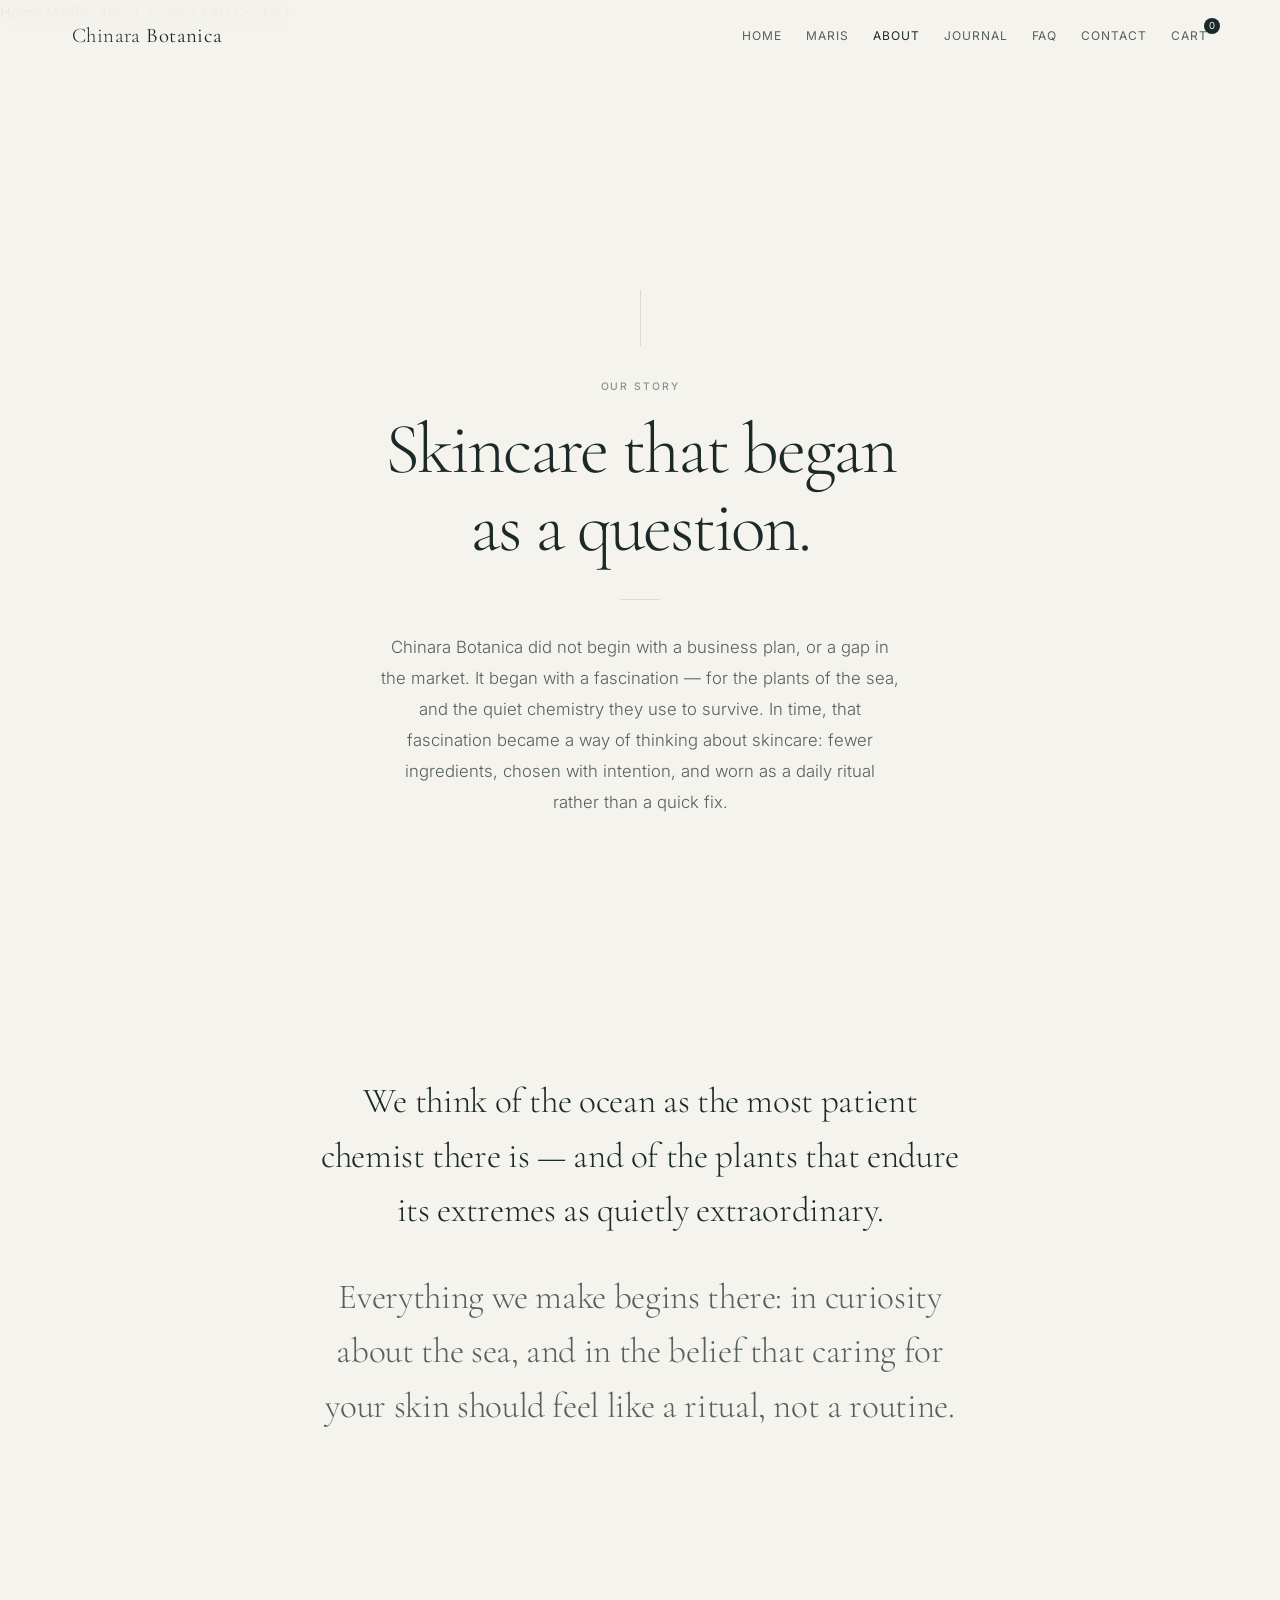
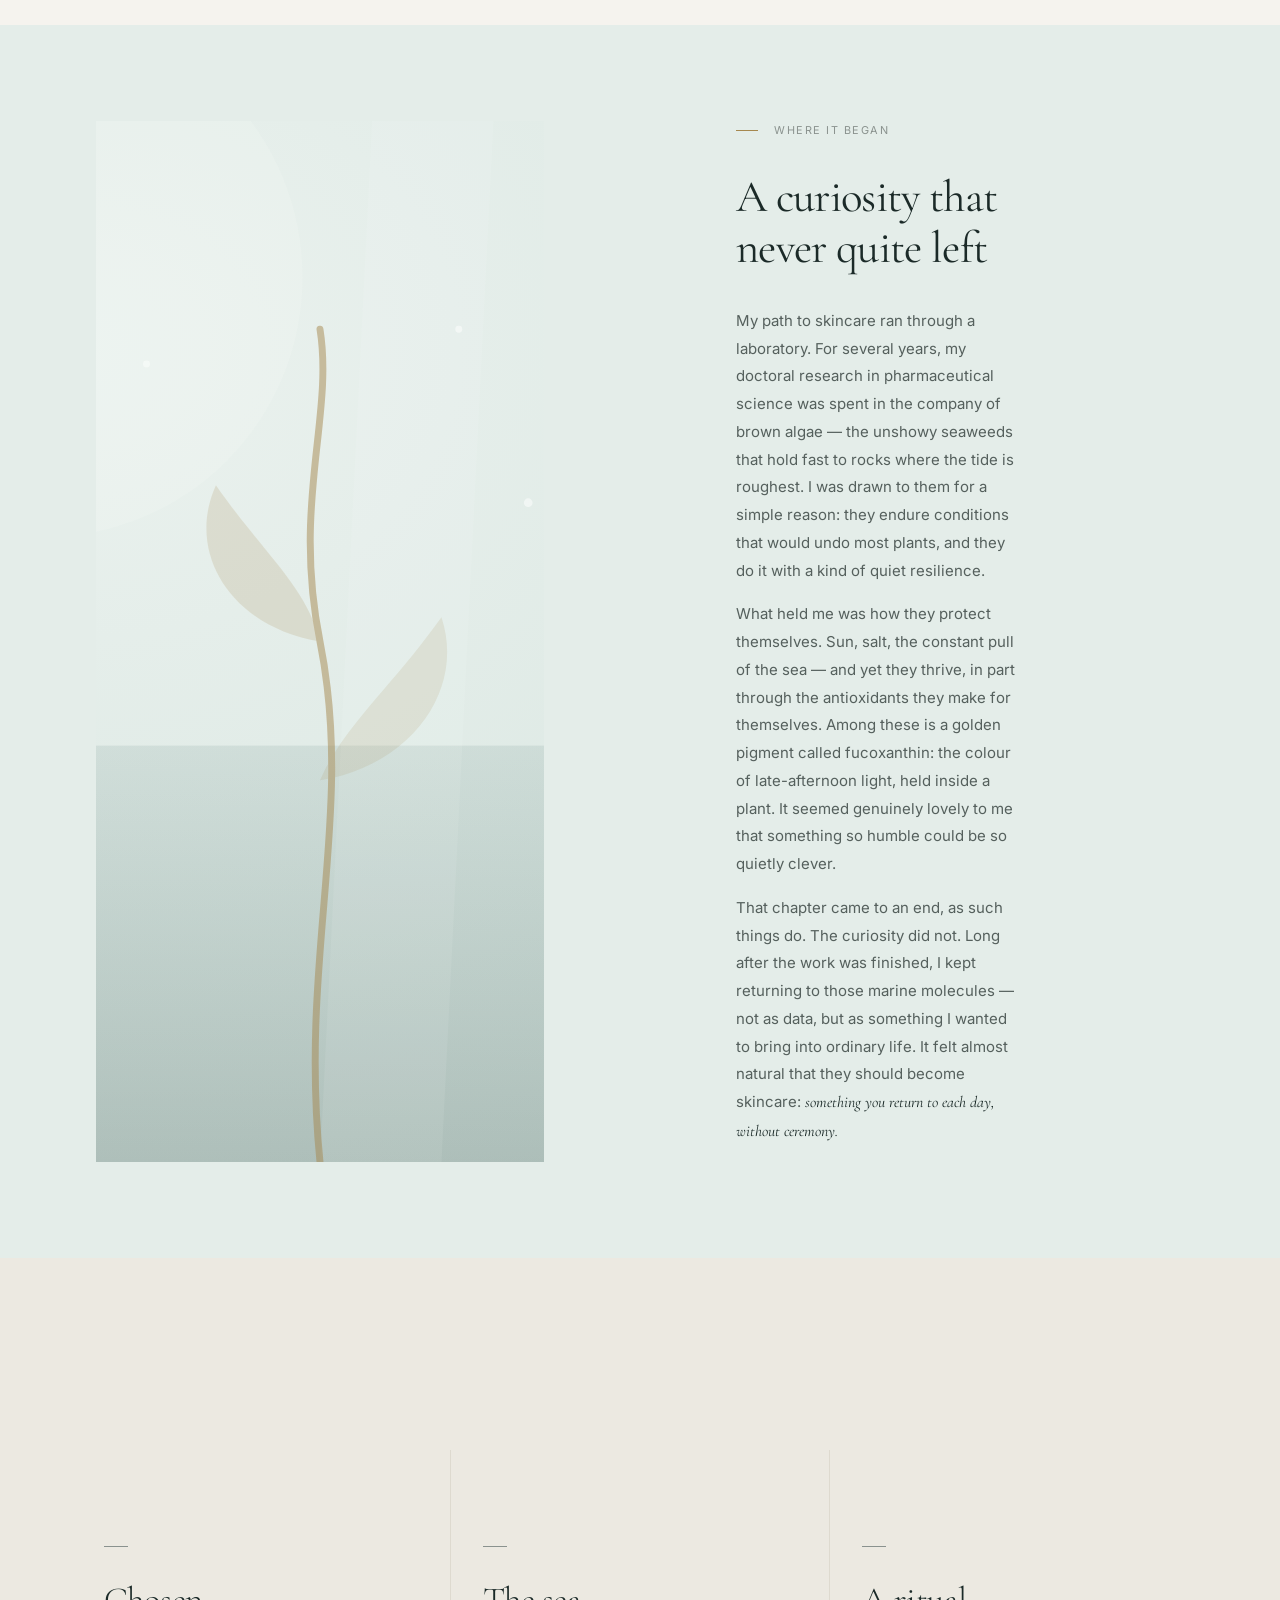
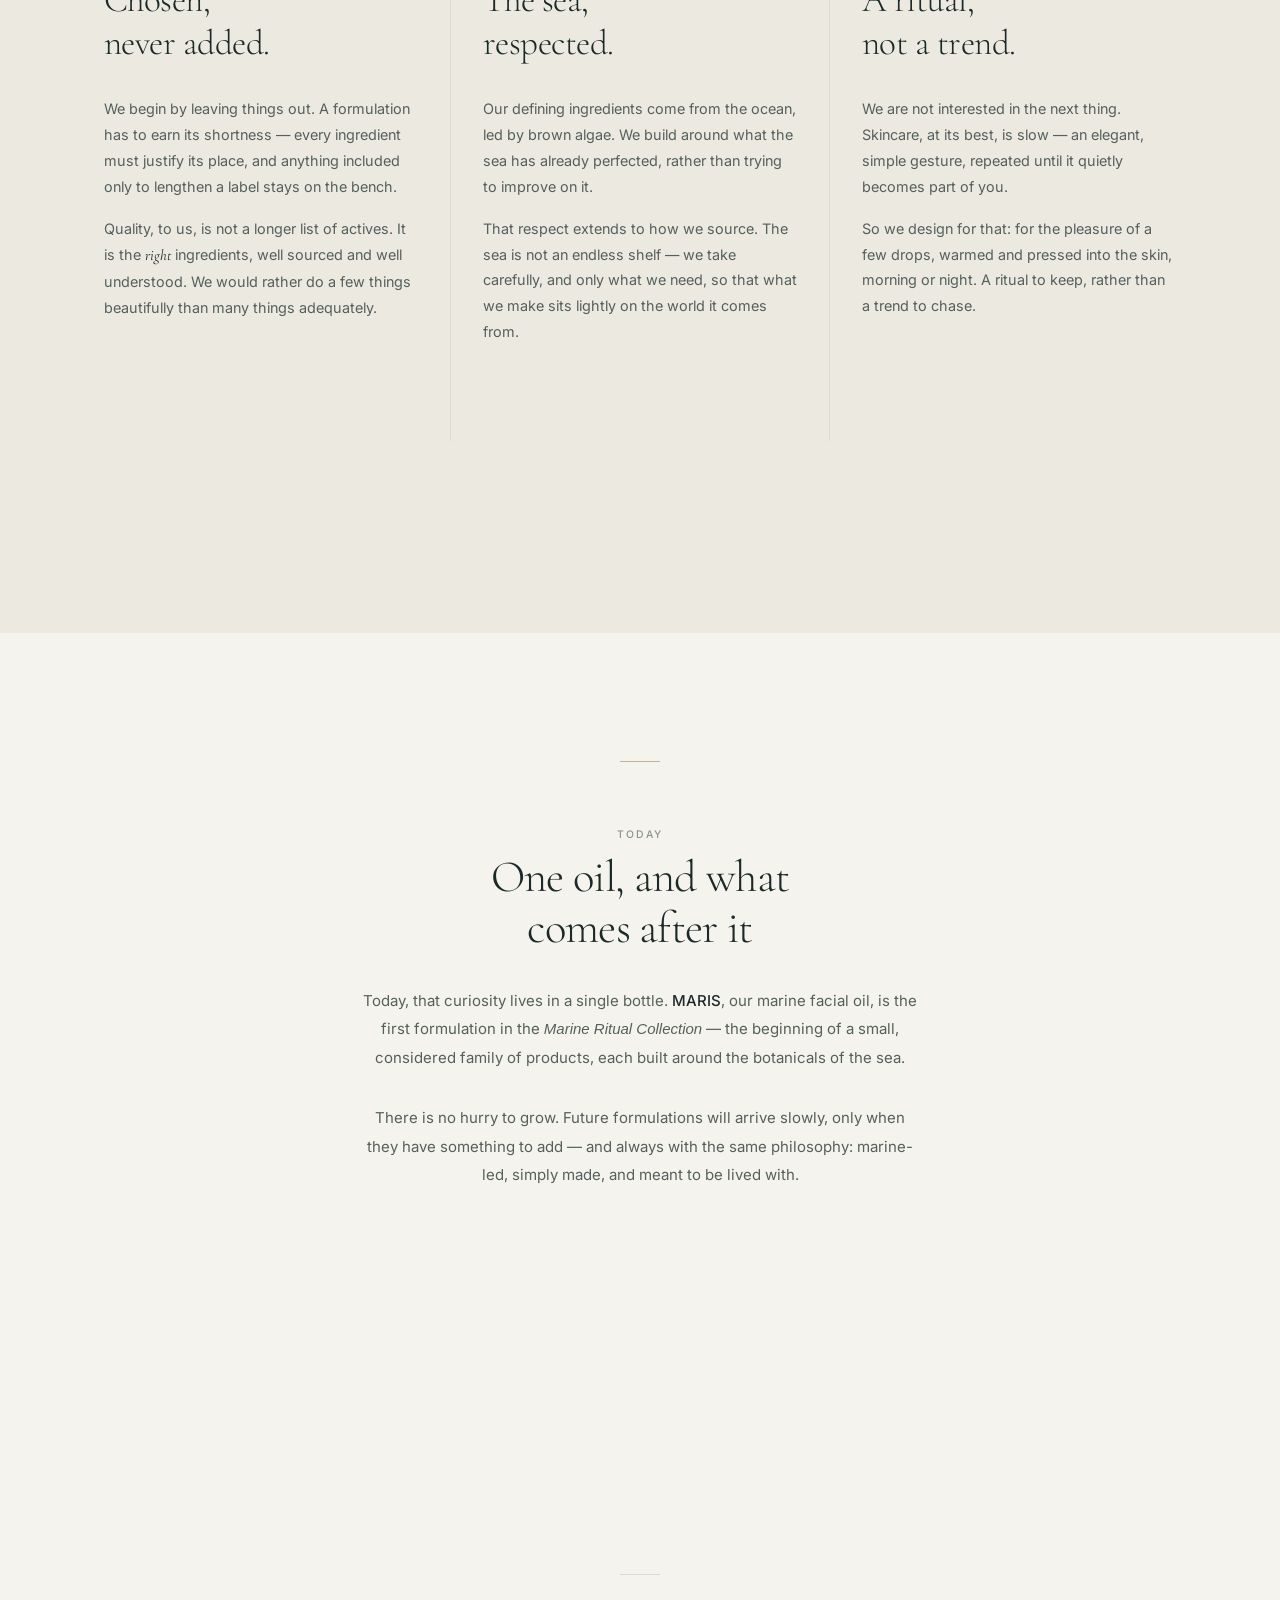
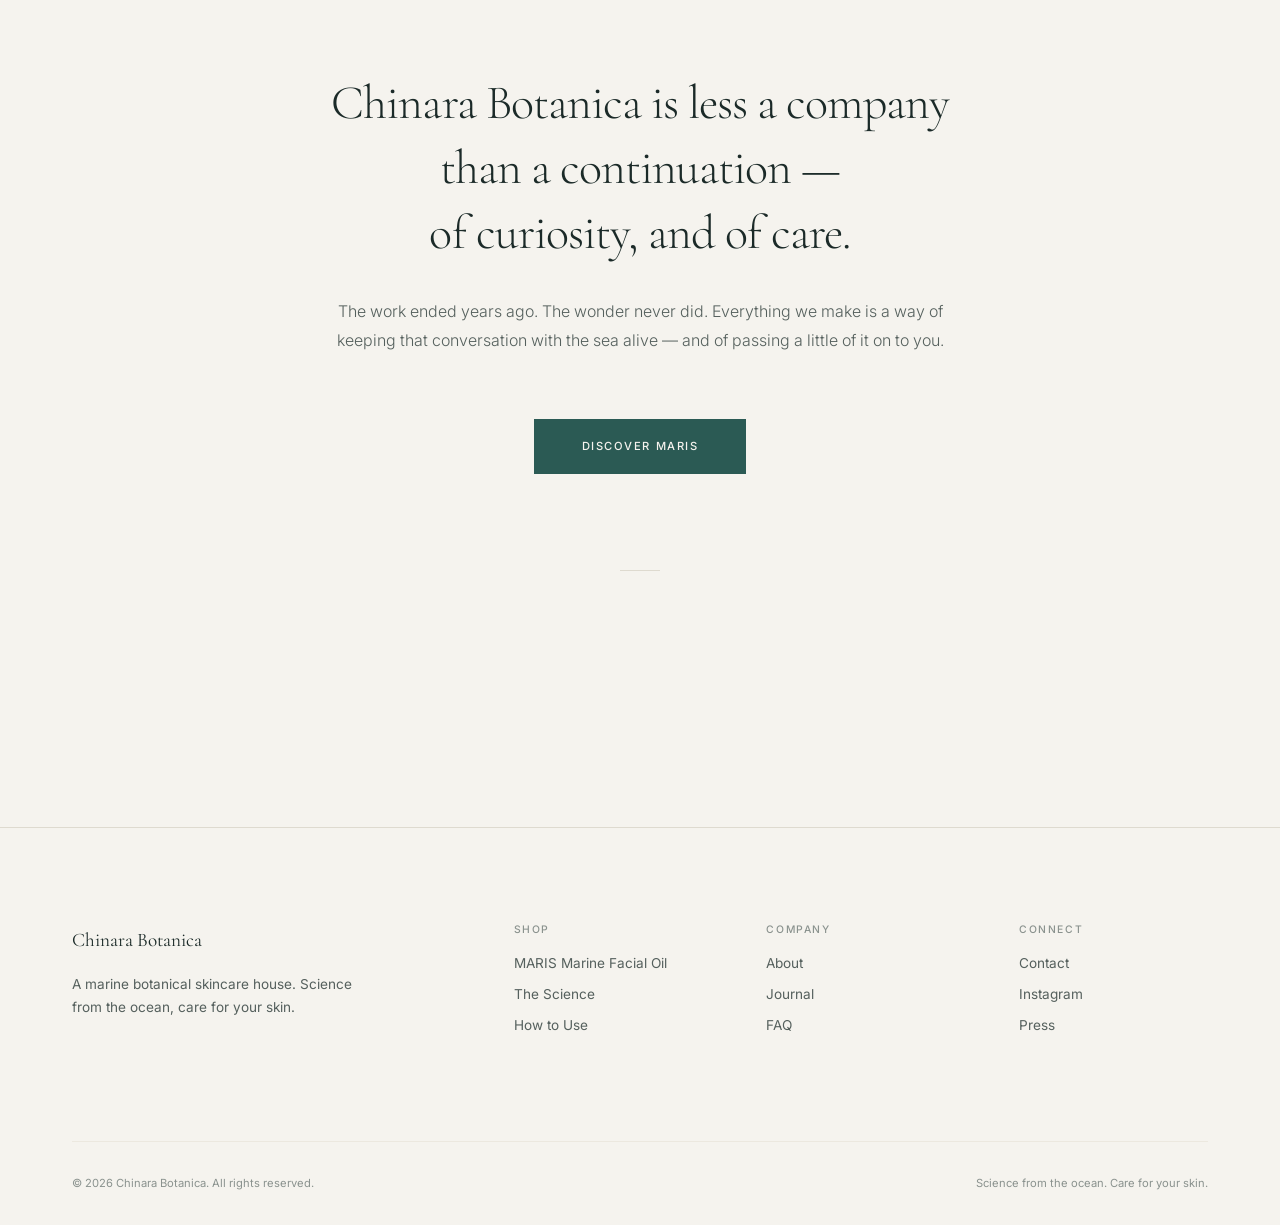
==== commit 754fb9b2: "Relaunch as Chinara Botanica marine skincare (MARIS) Reposition the site from a botanical tea compan" ====
--- a/about.html
+++ b/about.html
@@ -4,7 +4,7 @@
   <meta charset="UTF-8">
   <meta name="viewport" content="width=device-width, initial-scale=1.0">
   <title>About — Chinara Botanica</title>
-  <meta name="description" content="Chinara Botanica is a formulation house creating botanical compositions for daily rituals. Sensation over claims. Rhythm over intensity.">
+  <meta name="description" content="How Chinara Botanica came to exist — a marine botanical skincare house born from years of curiosity about brown algae, and the belief that skincare should be a ritual, not a routine.">
   <link rel="preconnect" href="https://fonts.googleapis.com">
   <link rel="preconnect" href="https://fonts.gstatic.com" crossorigin>
   <link href="https://fonts.googleapis.com/css2?family=Cormorant+Garamond:ital,wght@0,300;0,400;0,500;1,300;1,400&family=Inter:wght@300;400;500&display=swap" rel="stylesheet">
@@ -18,8 +18,11 @@
       <a href="index.html" class="header__logo"><span>Chinara</span> Botanica</a>
       <nav class="header__nav">
         <a href="index.html">Home</a>
-        <a href="collection.html">Rituals</a>
+        <a href="product.html">MARIS</a>
         <a href="about.html" class="active">About</a>
+        <a href="journal.html">Journal</a>
+        <a href="faq.html">FAQ</a>
+        <a href="contact.html">Contact</a>
         <a href="#" class="header__cart">Cart <span class="header__cart-count">0</span></a>
       </nav>
       <button class="header__menu-btn" id="menuBtn" aria-label="Open menu">
@@ -31,40 +34,57 @@
   <!-- Mobile Nav -->
   <div class="mobile-nav" id="mobileNav">
     <a href="index.html">Home</a>
-    <a href="collection.html">Rituals</a>
-    <a href="product.html">Study Ritual</a>
-    <a href="about.html">About</a>
+    <a href="product.html">MARIS</a>
+    <a href="about.html" class="active">About</a>
+    <a href="journal.html">Journal</a>
+    <a href="faq.html">FAQ</a>
+    <a href="contact.html">Contact</a>
   </div>
 
   <!-- =========================================
-       SECTION 1: OPENING STATEMENT
+       1 · OUR STORY
        ========================================= -->
   <section class="abt-opening">
     <div class="container container--narrow">
       <div class="abt-opening__inner">
         <div class="abt-opening__line fade-up delay-1"></div>
-        <p class="label fade-up delay-2">About</p>
-        <h1 class="fade-up delay-3">We are a<br>formulation house.</h1>
+        <p class="label fade-up delay-2">Our Story</p>
+        <h1 class="fade-up delay-3">Skincare that began<br>as a question.</h1>
         <div class="abt-opening__divider fade-up delay-4"></div>
-        <p class="abt-opening__text fade-up delay-5">We create botanical compositions for daily rituals — not products for shelves. Each composition is designed to accompany a moment in your day, turning the ordinary into something felt.</p>
+        <p class="abt-opening__text fade-up delay-5">Chinara Botanica did not begin with a business plan, or a gap in the market. It began with a fascination — for the plants of the sea, and the quiet chemistry they use to survive. In time, that fascination became a way of thinking about skincare: fewer ingredients, chosen with intention, and worn as a daily ritual rather than a quick fix.</p>
+      </div>
+    </div>
+  </section>
+
+  <section class="abt-beliefs">
+    <div class="container container--narrow">
+      <div class="abt-beliefs__inner fade-in">
+        <p class="abt-beliefs__statement">We think of the ocean as the most patient chemist there is — and of the plants that endure its extremes as quietly extraordinary.</p>
+        <p class="abt-beliefs__statement">Everything we make begins there: in curiosity about the sea, and in the belief that caring for your skin should feel like a ritual, not a routine.</p>
       </div>
     </div>
   </section>
 
   <!-- =========================================
-       SECTION 2: WHAT WE BELIEVE
+       2 · WHERE IT BEGAN
        ========================================= -->
-  <section class="abt-beliefs">
-    <div class="container container--narrow">
-      <div class="abt-beliefs__inner fade-in">
-        <p class="abt-beliefs__statement">We believe that how you begin your day, how you sustain your afternoon, and how you close your evening — these are not small things.</p>
-        <p class="abt-beliefs__statement">They are the structure of a life.</p>
+  <section class="pdp-solution">
+    <div class="pdp-solution__grid">
+      <div class="pdp-solution__visual fade-in">
+        <img src="img/scene-marine.svg" alt="Brown algae and kelp drifting in clear coastal water" class="pdp-solution__img">
+      </div>
+      <div class="pdp-solution__content fade-in">
+        <p class="science-note">Where It Began</p>
+        <h2 style="margin-top: var(--space-md);">A curiosity that<br>never quite left</h2>
+        <p class="pdp-solution__desc">My path to skincare ran through a laboratory. For several years, my doctoral research in pharmaceutical science was spent in the company of brown algae — the unshowy seaweeds that hold fast to rocks where the tide is roughest. I was drawn to them for a simple reason: they endure conditions that would undo most plants, and they do it with a kind of quiet resilience.</p>
+        <p class="pdp-solution__desc">What held me was how they protect themselves. Sun, salt, the constant pull of the sea — and yet they thrive, in part through the antioxidants they make for themselves. Among these is a golden pigment called fucoxanthin: the colour of late-afternoon light, held inside a plant. It seemed genuinely lovely to me that something so humble could be so quietly clever.</p>
+        <p class="pdp-solution__desc">That chapter came to an end, as such things do. The curiosity did not. Long after the work was finished, I kept returning to those marine molecules — not as data, but as something I wanted to bring into ordinary life. It felt almost natural that they should become skincare: <em>something you return to each day, without ceremony.</em></p>
       </div>
     </div>
   </section>
 
   <!-- =========================================
-       SECTION 3: BRAND PHILOSOPHY
+       3 · OUR PHILOSOPHY
        ========================================= -->
   <section class="abt-philosophy">
     <div class="container">
@@ -72,23 +92,23 @@
 
         <div class="abt-philosophy__block fade-in">
           <div class="abt-philosophy__block-line"></div>
-          <h2>Compositions,<br>not blends.</h2>
-          <p>A blend combines. A composition <em>arranges</em>. We approach each ritual the way a musician approaches a piece — choosing notes not for what they do alone, but for how they resonate together.</p>
-          <p>Nothing is added for volume. Nothing is there by accident. Every botanical earns its place through character and harmony.</p>
+          <h2>Chosen,<br>never added.</h2>
+          <p>We begin by leaving things out. A formulation has to earn its shortness — every ingredient must justify its place, and anything included only to lengthen a label stays on the bench.</p>
+          <p>Quality, to us, is not a longer list of actives. It is the <em>right</em> ingredients, well sourced and well understood. We would rather do a few things beautifully than many things adequately.</p>
         </div>
 
         <div class="abt-philosophy__block fade-in">
           <div class="abt-philosophy__block-line"></div>
-          <h2>Rhythm,<br>not intensity.</h2>
-          <p>We don't design for peak performance. We design for the texture of a day — its rhythms, its transitions, its quiet thresholds.</p>
-          <p>Morning clarity. Afternoon grounding. Evening release. Our compositions move with you, not against you. They don't push. They accompany.</p>
+          <h2>The sea,<br>respected.</h2>
+          <p>Our defining ingredients come from the ocean, led by brown algae. We build around what the sea has already perfected, rather than trying to improve on it.</p>
+          <p>That respect extends to how we source. The sea is not an endless shelf — we take carefully, and only what we need, so that what we make sits lightly on the world it comes from.</p>
         </div>
 
         <div class="abt-philosophy__block fade-in">
           <div class="abt-philosophy__block-line"></div>
-          <h2>Sensation,<br>not claims.</h2>
-          <p>We will never tell you what a botanical does to your body. We will tell you how it feels in the cup — the warmth, the aroma, the way it changes the air around you.</p>
-          <p>Our promise is sensory, not clinical. We trust you to notice what you notice.</p>
+          <h2>A ritual,<br>not a trend.</h2>
+          <p>We are not interested in the next thing. Skincare, at its best, is slow — an elegant, simple gesture, repeated until it quietly becomes part of you.</p>
+          <p>So we design for that: for the pleasure of a few drops, warmed and pressed into the skin, morning or night. A ritual to keep, rather than a trend to chase.</p>
         </div>
 
       </div>
@@ -96,94 +116,26 @@
   </section>
 
   <!-- =========================================
-       SECTION 4: THE PROCESS
+       4 · TODAY
        ========================================= -->
-  <section class="abt-process">
-    <div class="container container--narrow">
-      <div class="abt-process__header fade-in">
-        <p class="label">The Process</p>
-        <h2>How a composition is made</h2>
-      </div>
-
-      <div class="abt-process__steps">
-        <div class="abt-process__step fade-in">
-          <div class="abt-process__step-head">
-            <span class="abt-process__step-num">01</span>
-            <div class="abt-process__step-line"></div>
-          </div>
-          <h3>Source</h3>
-          <p>We work directly with small-batch growers across Japan, India, and the Mediterranean. People who tend their plants with the same patience we bring to our compositions. Every botanical is evaluated for provenance and character, not just quality.</p>
-        </div>
-
-        <div class="abt-process__step fade-in">
-          <div class="abt-process__step-head">
-            <span class="abt-process__step-num">02</span>
-            <div class="abt-process__step-line"></div>
-          </div>
-          <h3>Listen</h3>
-          <p>Before we compose, we steep each ingredient alone. We learn its voice — its weight, its warmth, its arc from first sip to finish. Only when we understand a botanical on its own terms do we consider how it might speak alongside another.</p>
-        </div>
-
-        <div class="abt-process__step fade-in">
-          <div class="abt-process__step-head">
-            <span class="abt-process__step-num">03</span>
-            <div class="abt-process__step-line"></div>
-          </div>
-          <h3>Compose</h3>
-          <p>A single ritual may go through dozens of iterations. We adjust ratios by fractions. We taste in silence. We wait days between sessions so our palate returns fresh. The composition is complete when nothing can be added and nothing can be removed.</p>
-        </div>
-
-        <div class="abt-process__step fade-in">
-          <div class="abt-process__step-head">
-            <span class="abt-process__step-num">04</span>
-            <div class="abt-process__step-line"></div>
-          </div>
-          <h3>Name</h3>
-          <p>Each composition is named for its moment, not its ingredients. <em>Refresh. Daily. Study. Post-Meal. Evening.</em> The name tells you when. The cup tells you everything else.</p>
-        </div>
-      </div>
+  <section class="section section--large" style="text-align:center;">
+    <div class="container container--narrow fade-in">
+      <div class="marine-rule"></div>
+      <p class="label" style="margin-top: var(--space-lg);">Today</p>
+      <h2 style="font-weight:300; margin: var(--space-xs) 0 var(--space-md);">One oil, and what<br>comes after it</h2>
+      <p style="color: var(--color-text-light); line-height: 1.9; max-width: 560px; margin: 0 auto var(--space-md);">Today, that curiosity lives in a single bottle. <strong style="font-weight:500; color: var(--color-text);">MARIS</strong>, our marine facial oil, is the first formulation in the <em>Marine Ritual Collection</em> — the beginning of a small, considered family of products, each built around the botanicals of the sea.</p>
+      <p style="color: var(--color-text-light); line-height: 1.9; max-width: 560px; margin: 0 auto;">There is no hurry to grow. Future formulations will arrive slowly, only when they have something to add — and always with the same philosophy: marine-led, simply made, and meant to be lived with.</p>
     </div>
   </section>
 
-  <!-- =========================================
-       SECTION 5: VALUES
-       ========================================= -->
-  <section class="abt-values">
-    <div class="container container--narrow">
-      <div class="abt-values__inner fade-in">
-        <p class="label">What Guides Us</p>
-
-        <div class="abt-values__list">
-          <div class="abt-values__item">
-            <h3>Intention</h3>
-            <div class="abt-values__item-line"></div>
-            <p>Every decision — from sourcing to packaging — is made deliberately. We choose the slow path because it leads to better outcomes.</p>
-          </div>
-          <div class="abt-values__item">
-            <h3>Restraint</h3>
-            <div class="abt-values__item-line"></div>
-            <p>We believe in the power of less. Fewer ingredients, composed more carefully. Fewer products, made more thoughtfully.</p>
-          </div>
-          <div class="abt-values__item">
-            <h3>Presence</h3>
-            <div class="abt-values__item-line"></div>
-            <p>Our rituals are designed to bring you back to the moment. Not to optimize or enhance — simply to be here, now, fully.</p>
-          </div>
-        </div>
-      </div>
-    </div>
-  </section>
-
-  <!-- =========================================
-       SECTION 6: CLOSING MESSAGE
-       ========================================= -->
+  <!-- Closing -->
   <section class="abt-closing">
     <div class="container container--narrow">
       <div class="abt-closing__inner fade-in">
         <div class="abt-closing__line"></div>
-        <blockquote class="abt-closing__quote">The best ritual is the one you return to.</blockquote>
-        <p class="abt-closing__text">We don't ask you to change your day.<br>We ask you to notice it.</p>
-        <a href="collection.html" class="btn btn--primary">Explore the Collection</a>
+        <blockquote class="abt-closing__quote">Chinara Botanica is less a company<br>than a continuation —<br>of curiosity, and of care.</blockquote>
+        <p class="abt-closing__text">The work ended years ago. The wonder never did. Everything we make is a way of keeping that conversation with the sea alive — and of passing a little of it on to you.</p>
+        <a href="product.html" class="btn btn--marine">Discover MARIS</a>
         <div class="abt-closing__line"></div>
       </div>
     </div>
@@ -195,30 +147,30 @@
       <div class="footer__grid">
         <div class="footer__brand">
           <p class="footer__brand-name">Chinara Botanica</p>
-          <p class="footer__brand-desc">A formulation house creating botanical compositions for daily rituals.</p>
+          <p class="footer__brand-desc">A marine botanical skincare house. Science from the ocean, care for your skin.</p>
         </div>
         <div class="footer__col">
           <h4>Shop</h4>
-          <a href="collection.html">All Rituals</a>
-          <a href="product.html">Study Ritual</a>
-          <a href="collection.html">The Full Day Set</a>
+          <a href="product.html">MARIS Marine Facial Oil</a>
+          <a href="collection.html">The Science</a>
+          <a href="product.html">How to Use</a>
         </div>
         <div class="footer__col">
-          <h4>About</h4>
-          <a href="about.html">Our Story</a>
-          <a href="about.html">Philosophy</a>
-          <a href="about.html">Process</a>
+          <h4>Company</h4>
+          <a href="about.html">About</a>
+          <a href="journal.html">Journal</a>
+          <a href="faq.html">FAQ</a>
         </div>
         <div class="footer__col">
           <h4>Connect</h4>
+          <a href="contact.html">Contact</a>
           <a href="#">Instagram</a>
-          <a href="#">Contact</a>
           <a href="#">Press</a>
         </div>
       </div>
       <div class="footer__bottom">
         <span>&copy; 2026 Chinara Botanica. All rights reserved.</span>
-        <span>Botanical compositions for daily rituals</span>
+        <span>Science from the ocean. Care for your skin.</span>
       </div>
     </div>
   </footer>
--- a/css/style.css
+++ b/css/style.css
@@ -1,33 +1,46 @@
 /* ===================================
    Chinara Botanica — Design System
-   Luxury Minimalist Botanical Brand
+   MARIS · Marine Botanical Skincare
+   Science from the ocean. Care for your skin.
    =================================== */
 
 /* --- Reset & Base --- */
-*, *::before, *::after {
+*, *::before, *::after{
   margin: 0;
   padding: 0;
   box-sizing: border-box;
 }
 
-:root {
-  /* Brand Colors */
-  --color-bg: #FAF8F5;
-  --color-bg-warm: #F5F0EA;
-  --color-bg-deep: #EDE8E0;
-  --color-text: #2C2C2C;
-  --color-text-light: #6B6560;
-  --color-text-muted: #9A9490;
-  --color-border: #E8E2DA;
-  --color-border-light: #F0EBE5;
+:root{
+  /* Base — warm paper, quietly cool-neutral */
+  --color-bg: #F5F3EE;
+  --color-bg-warm: #ECE9E1;
+  --color-bg-deep: #E2DFD5;
+  --color-text: #1B2A28;        /* deep marine ink */
+  --color-text-light: #55605D;
+  --color-text-muted: #8A928E;
+  --color-border: #DEDACF;
+  --color-border-light: #ECE8DF;
   --color-white: #FFFFFF;
 
-  /* Ritual Colors */
-  --color-refresh: #C8DDD0;
-  --color-daily: #E8C4A0;
-  --color-study: #5A7A5A;
-  --color-postmeal: #B8907A;
-  --color-evening: #D4C48C;
+  /* Marine palette */
+  --color-deep: #12312C;        /* abyssal — darkest marine */
+  --color-marine: #2B5A54;      /* primary marine teal */
+  --color-kelp: #3E6E62;        /* kelp */
+  --color-sea-glass: #A7C5BD;   /* sea glass */
+  --color-foam: #D7E4DF;        /* sea foam, pale */
+  --color-algae: #A6884F;       /* brown algae gold / the oil */
+  --color-sand: #D8CEBC;        /* shoreline sand */
+
+  /* Legacy accent aliases — mapped to marine so any stray reference stays on-brand */
+  --color-refresh: var(--color-foam);
+  --color-daily: var(--color-sand);
+  --color-study: var(--color-marine);
+  --color-postmeal: var(--color-kelp);
+  --color-evening: var(--color-sea-glass);
+
+  /* Marine foam surface (replaces old greenish PDP panels) */
+  --color-surface-marine: #E4EDE9;
 
   /* Typography */
   --font-serif: 'Cormorant Garamond', 'Georgia', serif;
@@ -47,14 +60,14 @@
   --max-width-narrow: 720px;
 }
 
-html {
+html{
   font-size: 16px;
   scroll-behavior: smooth;
   -webkit-font-smoothing: antialiased;
   -moz-osx-font-smoothing: grayscale;
 }
 
-body {
+body{
   font-family: var(--font-sans);
   font-weight: 400;
   font-size: 0.9375rem;
@@ -64,59 +77,30 @@
   overflow-x: hidden;
 }
 
-img {
+img{
   max-width: 100%;
   height: auto;
   display: block;
 }
 
 /* Product & scene images — fill their containers */
-.product-card__img,
-.coll-card__img,
 .featured__img,
 .pdp-hero__product-img,
 .pdp-solution__img,
-.pdp-brewing__img,
-.ritual-set__img,
-.coll-set__img {
+.pdp-ritual__img {
   width: 100%;
   height: 100%;
   object-fit: cover;
 }
 
-.product-card__img {
-  transition: transform 0.8s cubic-bezier(0.16, 1, 0.3, 1);
-}
-
-.product-card:hover .product-card__img {
-  transform: scale(1.04);
-}
-
-.coll-card__img {
-  position: absolute;
-  inset: 0;
-  z-index: 1;
-  transition: transform 0.7s cubic-bezier(0.16, 1, 0.3, 1);
-}
-
-.coll-card:hover .coll-card__img {
-  transform: scale(1.04);
-}
-
-.ritual-set__img,
-.coll-set__img {
-  object-fit: contain;
-  max-height: 200px;
-}
-
-a {
+a{
   color: inherit;
   text-decoration: none;
 }
 
-ul, ol { list-style: none; }
-
-button {
+ul, ol{ list-style: none; }
+
+button{
   font-family: inherit;
   cursor: pointer;
   border: none;
@@ -124,19 +108,19 @@
 }
 
 /* --- Typography --- */
-h1, h2, h3, h4 {
+h1, h2, h3, h4{
   font-family: var(--font-serif);
   font-weight: 400;
   line-height: 1.15;
   color: var(--color-text);
 }
 
-h1 { font-size: clamp(2.4rem, 5.5vw, 4.2rem); letter-spacing: -0.025em; }
-h2 { font-size: clamp(1.8rem, 4vw, 2.8rem); letter-spacing: -0.015em; }
-h3 { font-size: clamp(1.3rem, 2.5vw, 1.8rem); }
-h4 { font-size: 1.15rem; }
-
-.label {
+h1{ font-size: clamp(2.4rem, 5.5vw, 4.2rem); letter-spacing: -0.025em; }
+h2{ font-size: clamp(1.8rem, 4vw, 2.8rem); letter-spacing: -0.015em; }
+h3{ font-size: clamp(1.3rem, 2.5vw, 1.8rem); }
+h4{ font-size: 1.15rem; }
+
+.label{
   font-family: var(--font-sans);
   font-size: 0.65rem;
   font-weight: 500;
@@ -146,47 +130,47 @@
 }
 
 /* --- Layout --- */
-.container {
+.container{
   max-width: var(--max-width);
   margin: 0 auto;
   padding: 0 var(--space-md);
 }
 
-.container--narrow {
+.container--narrow{
   max-width: var(--max-width-narrow);
 }
 
-.section {
+.section{
   padding: var(--space-xl) 0;
 }
 
-.section--large {
+.section--large{
   padding: var(--space-2xl) 0;
 }
 
 /* --- Header / Navigation --- */
-.header {
+.header{
   position: fixed;
   top: 0;
   left: 0;
   right: 0;
   z-index: 100;
-  background-color: rgba(250, 248, 245, 0.9);
+  background-color: rgba(245, 243, 238, 0.9);
   backdrop-filter: blur(16px);
   -webkit-backdrop-filter: blur(16px);
   border-bottom: 1px solid transparent;
   transition: transform 0.4s cubic-bezier(0.16, 1, 0.3, 1), border-color 0.3s ease;
 }
 
-.header.scrolled {
+.header.scrolled{
   border-bottom-color: var(--color-border-light);
 }
 
-.header--hidden {
+.header--hidden{
   transform: translateY(-100%);
 }
 
-.header__inner {
+.header__inner{
   display: flex;
   align-items: center;
   justify-content: space-between;
@@ -196,24 +180,25 @@
   padding: 0 var(--space-md);
 }
 
-.header__logo {
+.header__logo{
   font-family: var(--font-serif);
   font-size: 1.3rem;
   letter-spacing: 0.02em;
   color: var(--color-text);
 }
 
-.header__logo span {
+.header__logo span{
   font-weight: 300;
 }
 
-.header__nav {
+.header__nav{
   display: flex;
   align-items: center;
-  gap: var(--space-md);
-}
-
-.header__nav a {
+  gap: 1.5rem;
+  white-space: nowrap;
+}
+
+.header__nav a{
   font-size: 0.75rem;
   font-weight: 400;
   letter-spacing: 0.08em;
@@ -223,7 +208,7 @@
   position: relative;
 }
 
-.header__nav a::after {
+.header__nav a::after{
   content: '';
   position: absolute;
   bottom: -4px;
@@ -234,19 +219,19 @@
   transition: width 0.4s cubic-bezier(0.16, 1, 0.3, 1);
 }
 
-.header__nav a:hover {
-  color: var(--color-text);
-}
-
-.header__nav a:hover::after {
+.header__nav a:hover{
+  color: var(--color-text);
+}
+
+.header__nav a:hover::after{
   width: 100%;
 }
 
-.header__nav a.active {
-  color: var(--color-text);
-}
-
-.header__cart {
+.header__nav a.active{
+  color: var(--color-text);
+}
+
+.header__cart{
   position: relative;
   font-size: 0.75rem;
   font-weight: 400;
@@ -255,7 +240,7 @@
   color: var(--color-text-light);
 }
 
-.header__cart-count {
+.header__cart-count{
   position: absolute;
   top: -8px;
   right: -12px;
@@ -271,14 +256,14 @@
 }
 
 /* Mobile menu */
-.header__menu-btn {
+.header__menu-btn{
   display: none;
   flex-direction: column;
   gap: 5px;
   padding: 4px;
 }
 
-.header__menu-btn span {
+.header__menu-btn span{
   display: block;
   width: 20px;
   height: 1px;
@@ -287,7 +272,7 @@
 }
 
 /* --- Buttons --- */
-.btn {
+.btn{
   display: inline-flex;
   align-items: center;
   justify-content: center;
@@ -297,31 +282,32 @@
   letter-spacing: 0.14em;
   text-transform: uppercase;
   padding: 18px 44px;
+  white-space: nowrap;
   transition: all 0.4s cubic-bezier(0.16, 1, 0.3, 1);
 }
 
-.btn--primary {
+.btn--primary{
   background-color: var(--color-text);
   color: var(--color-bg);
 }
 
-.btn--primary:hover {
+.btn--primary:hover{
   background-color: #1a1a1a;
   transform: translateY(-1px);
 }
 
-.btn--outline {
+.btn--outline{
   border: 1px solid var(--color-text);
   color: var(--color-text);
   background-color: transparent;
 }
 
-.btn--outline:hover {
+.btn--outline:hover{
   background-color: var(--color-text);
   color: var(--color-bg);
 }
 
-.btn--link {
+.btn--link{
   padding: 0;
   font-size: 0.7rem;
   letter-spacing: 0.14em;
@@ -330,7 +316,7 @@
   position: relative;
 }
 
-.btn--link::after {
+.btn--link::after{
   content: '';
   position: absolute;
   bottom: -2px;
@@ -343,7 +329,7 @@
   transition: transform 0.4s cubic-bezier(0.16, 1, 0.3, 1);
 }
 
-.btn--link:hover::after {
+.btn--link:hover::after{
   transform: scaleX(0);
   transform-origin: right;
 }
@@ -353,7 +339,7 @@
    ============================================= */
 
 /* --- Hero --- */
-.hero {
+.hero{
   min-height: 100vh;
   display: flex;
   align-items: center;
@@ -364,40 +350,40 @@
   overflow: hidden;
 }
 
-.hero__ambient {
+.hero__ambient{
   position: absolute;
   inset: 0;
   background:
-    radial-gradient(ellipse 60% 50% at 50% 45%, rgba(200, 221, 208, 0.12) 0%, transparent 60%),
-    radial-gradient(ellipse 40% 35% at 30% 60%, rgba(232, 196, 160, 0.08) 0%, transparent 50%),
-    radial-gradient(ellipse 45% 40% at 70% 55%, rgba(212, 196, 140, 0.06) 0%, transparent 50%);
+    radial-gradient(ellipse 60% 55% at 50% 42%, rgba(43, 90, 84, 0.10) 0%, transparent 62%),
+    radial-gradient(ellipse 42% 38% at 28% 62%, rgba(167, 197, 189, 0.16) 0%, transparent 55%),
+    radial-gradient(ellipse 46% 42% at 72% 58%, rgba(166, 136, 79, 0.07) 0%, transparent 55%);
   pointer-events: none;
 }
 
-.hero__content {
+.hero__content{
   max-width: 720px;
   position: relative;
   z-index: 1;
 }
 
-.hero__line {
+.hero__line{
   width: 1px;
   height: 48px;
   background-color: var(--color-border);
   margin: 0 auto var(--space-md);
 }
 
-.hero__label {
+.hero__label{
   margin-bottom: var(--space-md);
 }
 
-.hero h1 {
+.hero h1{
   margin-bottom: var(--space-md);
   font-weight: 300;
   line-height: 1.12;
 }
 
-.hero__subtitle {
+.hero__subtitle{
   font-size: 1.05rem;
   color: var(--color-text-light);
   line-height: 1.8;
@@ -408,7 +394,7 @@
   font-weight: 300;
 }
 
-.hero__scroll {
+.hero__scroll{
   position: absolute;
   bottom: var(--space-lg);
   left: 50%;
@@ -419,14 +405,14 @@
   gap: var(--space-xs);
 }
 
-.hero__scroll span {
+.hero__scroll span{
   font-size: 0.6rem;
   letter-spacing: 0.22em;
   text-transform: uppercase;
   color: var(--color-text-muted);
 }
 
-.hero__scroll-line {
+.hero__scroll-line{
   width: 1px;
   height: 48px;
   background-color: var(--color-border);
@@ -434,7 +420,7 @@
   overflow: hidden;
 }
 
-.hero__scroll-line::after {
+.hero__scroll-line::after{
   content: '';
   position: absolute;
   top: -100%;
@@ -445,29 +431,29 @@
   animation: scrollLine 2.5s cubic-bezier(0.4, 0, 0.2, 1) infinite;
 }
 
-@keyframes scrollLine {
+@keyframes scrollLine{
   0% { top: -100%; }
   50% { top: 0; }
   100% { top: 100%; }
 }
 
 /* --- Brand Statement --- */
-.brand-statement {
-  text-align: center;
-}
-
-.brand-statement__inner {
+.brand-statement{
+  text-align: center;
+}
+
+.brand-statement__inner{
   padding: var(--space-lg) 0;
 }
 
-.brand-statement__line {
+.brand-statement__line{
   width: 40px;
   height: 1px;
   background-color: var(--color-border);
   margin: 0 auto;
 }
 
-.brand-statement__text {
+.brand-statement__text{
   font-family: var(--font-serif);
   font-size: clamp(1.35rem, 2.8vw, 1.9rem);
   line-height: 1.7;
@@ -477,164 +463,24 @@
   letter-spacing: -0.01em;
 }
 
-/* --- Five Ritual System --- */
-.rituals-system {
-  overflow: hidden;
-}
-
-.rituals-system__header {
-  text-align: center;
-  margin-bottom: var(--space-xl);
-}
-
-.rituals-system__header h2 {
-  margin-top: var(--space-xs);
-  margin-bottom: var(--space-xs);
-}
-
-.rituals-system__subtitle {
-  font-size: 0.9rem;
-  color: var(--color-text-light);
-  font-weight: 300;
-}
-
-.rituals-system__timeline {
-  position: relative;
-  padding-top: var(--space-md);
-}
-
-.rituals-system__line {
-  position: absolute;
-  top: 0;
-  left: 0;
-  right: 0;
-  height: 1px;
-  background-color: var(--color-border);
-}
-
-.rituals-system__cards {
-  display: grid;
-  grid-template-columns: repeat(5, 1fr);
-  gap: 0;
-}
-
-.ritual-card {
-  padding: var(--space-lg) var(--space-sm);
-  text-align: center;
-  position: relative;
-  transition: background-color 0.5s ease;
-  cursor: pointer;
-}
-
-.ritual-card::before {
-  content: '';
-  position: absolute;
-  top: 0;
-  left: 50%;
-  transform: translateX(-50%);
-  width: 1px;
-  height: 24px;
-  background-color: var(--color-border);
-}
-
-.ritual-card:hover {
+/* --- Featured Product --- */
+.featured{
   background-color: var(--color-bg-warm);
 }
 
-.ritual-card__dot {
-  width: 10px;
-  height: 10px;
-  border-radius: 50%;
-  margin: 0 auto var(--space-md);
-  position: relative;
-  top: -4px;
-}
-
-.ritual-card__content {}
-
-.ritual-card__time {
-  font-size: 0.6rem;
-  letter-spacing: 0.15em;
-  text-transform: uppercase;
-  color: var(--color-text-muted);
-  display: block;
-  margin-bottom: var(--space-xs);
-}
-
-.ritual-card__name {
-  font-family: var(--font-serif);
-  font-size: 1.4rem;
-  font-weight: 400;
-  margin-bottom: 2px;
-}
-
-.ritual-card__moment {
-  font-size: 0.65rem;
-  letter-spacing: 0.12em;
-  text-transform: uppercase;
-  color: var(--color-text-muted);
-  margin-bottom: var(--space-sm);
-}
-
-.ritual-card__desc {
-  font-size: 0.82rem;
-  color: var(--color-text-light);
-  line-height: 1.65;
-  max-width: 180px;
-  margin: 0 auto;
-}
-
-/* --- Featured Product --- */
-.featured {
-  background-color: var(--color-bg-warm);
-}
-
-.featured__grid {
+.featured__grid{
   display: grid;
   grid-template-columns: 1fr 1fr;
   min-height: 85vh;
 }
 
-.featured__image {
+.featured__image{
   position: relative;
   overflow: hidden;
   background-color: var(--color-bg-deep);
 }
 
-.featured__image-inner {
-  width: 100%;
-  height: 100%;
-  display: flex;
-  flex-direction: column;
-  align-items: center;
-  justify-content: center;
-  gap: var(--space-md);
-  position: relative;
-}
-
-.featured__orb {
-  width: 200px;
-  height: 200px;
-  border-radius: 50%;
-  opacity: 0.5;
-  filter: blur(40px);
-  animation: orbFloat 8s ease-in-out infinite;
-}
-
-@keyframes orbFloat {
-  0%, 100% { transform: translateY(0) scale(1); }
-  50% { transform: translateY(-12px) scale(1.05); }
-}
-
-.featured__image-label {
-  font-family: var(--font-serif);
-  font-size: 1.3rem;
-  color: var(--color-text-muted);
-  position: relative;
-  z-index: 1;
-}
-
-.featured__content {
+.featured__content{
   padding: var(--space-xl) var(--space-xl);
   display: flex;
   flex-direction: column;
@@ -642,35 +488,35 @@
   max-width: 480px;
 }
 
-.featured__content .label {
+.featured__content .label{
   margin-bottom: var(--space-sm);
 }
 
-.featured__content h2 {
+.featured__content h2{
   margin-bottom: var(--space-sm);
 }
 
-.featured__price {
+.featured__price{
   font-family: var(--font-serif);
   font-size: 1.2rem;
   color: var(--color-text-light);
   margin-bottom: var(--space-md);
 }
 
-.featured__desc {
+.featured__desc{
   color: var(--color-text-light);
   margin-bottom: var(--space-xs);
   line-height: 1.8;
 }
 
-.featured__tagline {
+.featured__tagline{
   font-family: var(--font-serif);
   font-size: 1rem;
   color: var(--color-text-muted);
   margin-bottom: var(--space-md);
 }
 
-.featured__notes {
+.featured__notes{
   display: flex;
   gap: var(--space-md);
   margin-bottom: var(--space-lg);
@@ -679,11 +525,11 @@
   border-bottom: 1px solid var(--color-border);
 }
 
-.featured__note {
-  text-align: center;
-}
-
-.featured__note dt {
+.featured__note{
+  text-align: center;
+}
+
+.featured__note dt{
   font-size: 0.6rem;
   letter-spacing: 0.15em;
   text-transform: uppercase;
@@ -691,121 +537,40 @@
   margin-bottom: 4px;
 }
 
-.featured__note dd {
+.featured__note dd{
   font-family: var(--font-serif);
   font-size: 0.95rem;
 }
 
-.featured__actions {
+.featured__actions{
   display: flex;
   align-items: center;
   gap: var(--space-md);
 }
 
-/* --- Ritual Set --- */
-.ritual-set {
-  text-align: center;
-}
-
-.ritual-set__inner {
-  display: grid;
-  grid-template-columns: 1fr 1fr;
-  gap: var(--space-xl);
-  align-items: center;
-  max-width: 900px;
-  margin: 0 auto;
-}
-
-.ritual-set__visual {
-  display: flex;
-  align-items: center;
-  justify-content: center;
-  padding: var(--space-xl);
-}
-
-.ritual-set__circles {
-  display: flex;
-  gap: -8px;
-}
-
-.ritual-set__circles span {
-  width: 56px;
-  height: 56px;
-  border-radius: 50%;
-  margin-left: -10px;
-  opacity: 0.75;
-  transition: transform 0.4s cubic-bezier(0.16, 1, 0.3, 1), opacity 0.4s ease;
-}
-
-.ritual-set__circles span:first-child {
-  margin-left: 0;
-}
-
-.ritual-set__inner:hover .ritual-set__circles span {
-  margin-left: 4px;
-  opacity: 0.9;
-}
-
-.ritual-set__inner:hover .ritual-set__circles span:first-child {
-  margin-left: 0;
-}
-
-.ritual-set__content {
-  text-align: left;
-}
-
-.ritual-set__content .label {
-  margin-bottom: var(--space-xs);
-}
-
-.ritual-set h2 {
-  margin-bottom: var(--space-xs);
-}
-
-.ritual-set__price {
-  font-family: var(--font-serif);
-  font-size: 1.15rem;
-  color: var(--color-text-light);
-  margin-bottom: var(--space-sm);
-}
-
-.ritual-set__save {
-  font-family: var(--font-sans);
-  font-size: 0.7rem;
-  letter-spacing: 0.1em;
-  text-transform: uppercase;
-  color: var(--color-text-muted);
-}
-
-.ritual-set__desc {
-  color: var(--color-text-light);
-  margin-bottom: var(--space-md);
-  line-height: 1.8;
-}
-
 /* --- Philosophy Full --- */
-.philosophy-full {
+.philosophy-full{
   background-color: var(--color-bg-warm);
   padding: var(--space-3xl) 0;
 }
 
-.philosophy-full__inner {
-  text-align: center;
-}
-
-.philosophy-full__line {
+.philosophy-full__inner{
+  text-align: center;
+}
+
+.philosophy-full__line{
   width: 40px;
   height: 1px;
   background-color: var(--color-border);
   margin: 0 auto;
 }
 
-.philosophy-full__inner .label {
+.philosophy-full__inner .label{
   margin-top: var(--space-lg);
   margin-bottom: var(--space-md);
 }
 
-.philosophy-full__quote {
+.philosophy-full__quote{
   font-family: var(--font-serif);
   font-size: clamp(1.8rem, 4vw, 3rem);
   font-weight: 300;
@@ -815,7 +580,7 @@
   letter-spacing: -0.02em;
 }
 
-.philosophy-full__text {
+.philosophy-full__text{
   font-size: 0.95rem;
   color: var(--color-text-light);
   max-width: 480px;
@@ -823,126 +588,24 @@
   line-height: 1.85;
 }
 
-/* --- Product Grid --- */
-.product-grid {
-  text-align: center;
-}
-
-.product-grid__header {
-  margin-bottom: var(--space-lg);
-}
-
-.product-grid__header h2 {
-  margin-top: var(--space-xs);
-}
-
-.product-grid__items {
-  display: grid;
-  grid-template-columns: repeat(3, 1fr);
-  gap: var(--space-md);
-}
-
-.product-card {
-  text-align: left;
-  transition: transform 0.5s cubic-bezier(0.16, 1, 0.3, 1);
-}
-
-.product-card:hover {
-  transform: translateY(-6px);
-}
-
-.product-card__image {
-  aspect-ratio: 3/4;
-  background-color: var(--color-bg-warm);
-  margin-bottom: var(--space-sm);
-  overflow: hidden;
-  position: relative;
-}
-
-.product-card__image-inner {
-  width: 100%;
-  height: 100%;
-  display: flex;
-  flex-direction: column;
-  align-items: center;
-  justify-content: center;
-  gap: var(--space-sm);
-  transition: transform 0.8s cubic-bezier(0.16, 1, 0.3, 1);
-}
-
-.product-card:hover .product-card__image-inner {
-  transform: scale(1.04);
-}
-
-.product-card__orb {
-  width: 100px;
-  height: 100px;
-  border-radius: 50%;
-  opacity: 0.45;
-  filter: blur(20px);
-  transition: opacity 0.5s ease, filter 0.5s ease;
-}
-
-.product-card:hover .product-card__orb {
-  opacity: 0.6;
-  filter: blur(25px);
-}
-
-.product-card__image-inner .swatch {
-  width: 40px;
-  height: 40px;
-  border-radius: 50%;
-  opacity: 0.6;
-}
-
-.product-card__image-inner span {
-  font-family: var(--font-serif);
-  font-size: 0.95rem;
-  color: var(--color-text-muted);
-}
-
-.product-card__info {
-  display: flex;
-  justify-content: space-between;
-  align-items: baseline;
-}
-
-.product-card__name {
-  font-family: var(--font-serif);
-  font-size: 1.1rem;
-}
-
-.product-card__price {
-  font-size: 0.85rem;
-  color: var(--color-text-light);
-}
-
-.product-card__tag {
-  font-size: 0.65rem;
-  letter-spacing: 0.12em;
-  text-transform: uppercase;
-  color: var(--color-text-muted);
-  margin-top: 4px;
-}
-
 /* --- Closing Line --- */
-.closing {
+.closing{
   padding: var(--space-3xl) 0;
   text-align: center;
 }
 
-.closing__inner {
+.closing__inner{
   padding: var(--space-lg) 0;
 }
 
-.closing__line {
+.closing__line{
   width: 40px;
   height: 1px;
   background-color: var(--color-border);
   margin: 0 auto;
 }
 
-.closing__text {
+.closing__text{
   font-family: var(--font-serif);
   font-size: clamp(1.6rem, 3.5vw, 2.6rem);
   font-weight: 300;
@@ -953,28 +616,28 @@
 }
 
 /* --- Email Signup --- */
-.signup {
+.signup{
   text-align: center;
   border-top: 1px solid var(--color-border);
 }
 
-.signup h2 {
+.signup h2{
   margin-bottom: var(--space-xs);
 }
 
-.signup__text {
+.signup__text{
   color: var(--color-text-light);
   margin-bottom: var(--space-md);
 }
 
-.signup__form {
+.signup__form{
   display: flex;
   max-width: 440px;
   margin: 0 auto;
   gap: 0;
 }
 
-.signup__input {
+.signup__input{
   flex: 1;
   padding: 16px 20px;
   font-family: var(--font-sans);
@@ -987,15 +650,15 @@
   transition: border-color 0.3s ease;
 }
 
-.signup__input::placeholder {
+.signup__input::placeholder{
   color: var(--color-text-muted);
 }
 
-.signup__input:focus {
+.signup__input:focus{
   border-color: var(--color-text-light);
 }
 
-.signup__submit {
+.signup__submit{
   padding: 16px 28px;
   font-family: var(--font-sans);
   font-size: 0.65rem;
@@ -1008,37 +671,37 @@
   transition: all 0.3s ease;
 }
 
-.signup__submit:hover {
+.signup__submit:hover{
   background-color: #1a1a1a;
 }
 
 /* --- Footer --- */
-.footer {
+.footer{
   border-top: 1px solid var(--color-border);
   padding: var(--space-xl) 0 var(--space-md);
 }
 
-.footer__grid {
+.footer__grid{
   display: grid;
   grid-template-columns: 2fr 1fr 1fr 1fr;
   gap: var(--space-lg);
   margin-bottom: var(--space-xl);
 }
 
-.footer__brand-name {
+.footer__brand-name{
   font-family: var(--font-serif);
   font-size: 1.2rem;
   margin-bottom: var(--space-sm);
 }
 
-.footer__brand-desc {
+.footer__brand-desc{
   font-size: 0.85rem;
   color: var(--color-text-light);
   line-height: 1.7;
   max-width: 280px;
 }
 
-.footer__col h4 {
+.footer__col h4{
   font-family: var(--font-sans);
   font-size: 0.65rem;
   font-weight: 500;
@@ -1048,7 +711,7 @@
   margin-bottom: var(--space-sm);
 }
 
-.footer__col a {
+.footer__col a{
   display: block;
   font-size: 0.85rem;
   color: var(--color-text-light);
@@ -1056,11 +719,11 @@
   transition: color 0.2s ease;
 }
 
-.footer__col a:hover {
-  color: var(--color-text);
-}
-
-.footer__bottom {
+.footer__col a:hover{
+  color: var(--color-text);
+}
+
+.footer__bottom{
   display: flex;
   justify-content: space-between;
   align-items: center;
@@ -1075,27 +738,27 @@
    ============================================= */
 
 /* Study green button */
-.btn--study {
+.btn--study{
   background-color: var(--color-study);
   color: var(--color-bg);
   padding: 18px 48px;
 }
 
-.btn--study:hover {
-  background-color: #4a6a4a;
+.btn--study:hover{
+  background-color: #1f453f;
   transform: translateY(-1px);
 }
 
 /* --- PDP Hero (Split Layout) --- */
-.pdp-hero {
+.pdp-hero{
   display: grid;
   grid-template-columns: 1fr 1fr;
   min-height: 100vh;
   padding-top: 72px;
 }
 
-.pdp-hero__gallery {
-  background-color: #E8EDE8;
+.pdp-hero__gallery{
+  background-color: var(--color-surface-marine);
   position: sticky;
   top: 72px;
   height: calc(100vh - 72px);
@@ -1105,7 +768,7 @@
   overflow: hidden;
 }
 
-.pdp-hero__gallery-inner {
+.pdp-hero__gallery-inner{
   display: flex;
   flex-direction: column;
   align-items: center;
@@ -1113,26 +776,7 @@
   position: relative;
 }
 
-.pdp-hero__orb {
-  width: 260px;
-  height: 260px;
-  border-radius: 50%;
-  background: radial-gradient(circle, rgba(90, 122, 90, 0.35) 0%, rgba(90, 122, 90, 0.08) 50%, transparent 70%);
-  filter: blur(30px);
-  animation: pdpOrbFloat 10s ease-in-out infinite;
-  position: absolute;
-  top: 50%;
-  left: 50%;
-  transform: translate(-50%, -50%);
-}
-
-@keyframes pdpOrbFloat {
-  0%, 100% { transform: translate(-50%, -50%) scale(1); }
-  33% { transform: translate(-48%, -52%) scale(1.06); }
-  66% { transform: translate(-52%, -48%) scale(0.97); }
-}
-
-.pdp-hero__product-label {
+.pdp-hero__product-label{
   display: flex;
   flex-direction: column;
   align-items: center;
@@ -1142,24 +786,24 @@
   color: var(--color-text-muted);
 }
 
-.pdp-hero__product-icon {
+.pdp-hero__product-icon{
   opacity: 0.5;
   margin-bottom: var(--space-xs);
 }
 
-.pdp-hero__product-label > span:nth-child(2) {
+.pdp-hero__product-label > span:nth-child(2){
   font-family: var(--font-serif);
   font-size: 1.5rem;
   color: var(--color-text-light);
 }
 
-.pdp-hero__product-sub {
+.pdp-hero__product-sub{
   font-size: 0.65rem;
   letter-spacing: 0.15em;
   text-transform: uppercase;
 }
 
-.pdp-hero__content {
+.pdp-hero__content{
   padding: var(--space-xl) var(--space-xl);
   display: flex;
   flex-direction: column;
@@ -1167,7 +811,7 @@
   max-width: 520px;
 }
 
-.pdp-hero__breadcrumb {
+.pdp-hero__breadcrumb{
   font-size: 0.6rem;
   letter-spacing: 0.12em;
   text-transform: uppercase;
@@ -1175,31 +819,31 @@
   margin-bottom: var(--space-lg);
 }
 
-.pdp-hero__breadcrumb a {
+.pdp-hero__breadcrumb a{
   transition: color 0.2s ease;
 }
 
-.pdp-hero__breadcrumb a:hover {
-  color: var(--color-text);
-}
-
-.pdp-hero__breadcrumb-sep {
+.pdp-hero__breadcrumb a:hover{
+  color: var(--color-text);
+}
+
+.pdp-hero__breadcrumb-sep{
   margin: 0 8px;
   opacity: 0.4;
 }
 
-.pdp-hero__text .label {
+.pdp-hero__text .label{
   margin-bottom: var(--space-sm);
 }
 
-.pdp-hero__text h1 {
+.pdp-hero__text h1{
   font-size: clamp(2.4rem, 5vw, 3.6rem);
   font-weight: 300;
   line-height: 1.08;
   margin-bottom: var(--space-sm);
 }
 
-.pdp-hero__tagline {
+.pdp-hero__tagline{
   font-family: var(--font-serif);
   font-size: 1.15rem;
   color: var(--color-text-light);
@@ -1207,47 +851,47 @@
   letter-spacing: -0.01em;
 }
 
-.pdp-hero__price {
+.pdp-hero__price{
   font-family: var(--font-serif);
   font-size: 1.3rem;
   color: var(--color-text-light);
   margin-bottom: var(--space-md);
 }
 
-.pdp-hero__desc {
+.pdp-hero__desc{
   font-size: 0.9rem;
   color: var(--color-text-light);
   line-height: 1.8;
   margin-bottom: var(--space-lg);
 }
 
-.pdp-hero__purchase {
+.pdp-hero__purchase{
   display: flex;
   align-items: center;
   gap: var(--space-md);
   margin-bottom: var(--space-md);
 }
 
-.pdp-hero__quantity {
+.pdp-hero__quantity{
   display: flex;
   align-items: center;
   gap: var(--space-sm);
 }
 
-.pdp-hero__quantity-label {
+.pdp-hero__quantity-label{
   font-size: 0.6rem;
   letter-spacing: 0.14em;
   text-transform: uppercase;
   color: var(--color-text-muted);
 }
 
-.pdp-hero__quantity-control {
+.pdp-hero__quantity-control{
   display: flex;
   align-items: center;
   border: 1px solid var(--color-border);
 }
 
-.pdp-hero__quantity-control button {
+.pdp-hero__quantity-control button{
   width: 38px;
   height: 38px;
   display: flex;
@@ -1258,17 +902,17 @@
   transition: color 0.2s ease;
 }
 
-.pdp-hero__quantity-control button:hover {
-  color: var(--color-text);
-}
-
-.pdp-hero__quantity-control span {
+.pdp-hero__quantity-control button:hover{
+  color: var(--color-text);
+}
+
+.pdp-hero__quantity-control span{
   width: 36px;
   text-align: center;
   font-size: 0.85rem;
 }
 
-.pdp-hero__micro {
+.pdp-hero__micro{
   display: flex;
   align-items: center;
   gap: var(--space-sm);
@@ -1277,7 +921,7 @@
   color: var(--color-text-muted);
 }
 
-.pdp-hero__micro-sep {
+.pdp-hero__micro-sep{
   width: 3px;
   height: 3px;
   border-radius: 50%;
@@ -1285,23 +929,23 @@
 }
 
 /* --- PDP Problem --- */
-.pdp-problem {
+.pdp-problem{
   padding: var(--space-3xl) 0;
   text-align: center;
 }
 
-.pdp-problem__inner {
+.pdp-problem__inner{
   padding: var(--space-lg) 0;
 }
 
-.pdp-problem__line {
+.pdp-problem__line{
   width: 40px;
   height: 1px;
   background-color: var(--color-border);
   margin: 0 auto;
 }
 
-.pdp-problem__text {
+.pdp-problem__text{
   font-family: var(--font-serif);
   font-size: clamp(1.4rem, 3vw, 2.2rem);
   font-weight: 300;
@@ -1311,7 +955,7 @@
   letter-spacing: -0.01em;
 }
 
-.pdp-problem__sub {
+.pdp-problem__sub{
   font-size: 0.9rem;
   color: var(--color-text-light);
   font-weight: 300;
@@ -1319,17 +963,17 @@
 }
 
 /* --- PDP Solution --- */
-.pdp-solution {
-  background-color: #E8EDE8;
-}
-
-.pdp-solution__grid {
+.pdp-solution{
+  background-color: var(--color-surface-marine);
+}
+
+.pdp-solution__grid{
   display: grid;
   grid-template-columns: 1fr 1fr;
   min-height: 70vh;
 }
 
-.pdp-solution__visual {
+.pdp-solution__visual{
   display: flex;
   align-items: center;
   justify-content: center;
@@ -1338,48 +982,7 @@
   overflow: hidden;
 }
 
-.pdp-solution__orb-wrap {
-  position: relative;
-  width: 240px;
-  height: 240px;
-}
-
-.pdp-solution__orb {
-  position: absolute;
-  border-radius: 50%;
-}
-
-.pdp-solution__orb--1 {
-  width: 200px;
-  height: 200px;
-  background: radial-gradient(circle, rgba(90, 122, 90, 0.3) 0%, transparent 70%);
-  filter: blur(25px);
-  top: 0;
-  left: 0;
-  animation: solutionOrb1 9s ease-in-out infinite;
-}
-
-.pdp-solution__orb--2 {
-  width: 160px;
-  height: 160px;
-  background: radial-gradient(circle, rgba(90, 122, 90, 0.15) 0%, transparent 70%);
-  filter: blur(20px);
-  bottom: 0;
-  right: 0;
-  animation: solutionOrb2 11s ease-in-out infinite;
-}
-
-@keyframes solutionOrb1 {
-  0%, 100% { transform: translate(0, 0); }
-  50% { transform: translate(15px, -20px); }
-}
-
-@keyframes solutionOrb2 {
-  0%, 100% { transform: translate(0, 0); }
-  50% { transform: translate(-10px, 15px); }
-}
-
-.pdp-solution__content {
+.pdp-solution__content{
   padding: var(--space-xl);
   display: flex;
   flex-direction: column;
@@ -1387,53 +990,53 @@
   max-width: 480px;
 }
 
-.pdp-solution__content .label {
+.pdp-solution__content .label{
   margin-bottom: var(--space-sm);
 }
 
-.pdp-solution__content h2 {
+.pdp-solution__content h2{
   margin-bottom: var(--space-md);
 }
 
-.pdp-solution__desc {
+.pdp-solution__desc{
   color: var(--color-text-light);
   line-height: 1.85;
   margin-bottom: var(--space-sm);
 }
 
-.pdp-solution__desc em {
+.pdp-solution__desc em{
   font-family: var(--font-serif);
   font-size: 1.05em;
   color: var(--color-text);
 }
 
 /* --- PDP Experience (Three Stages) --- */
-.pdp-experience {
+.pdp-experience{
   padding: var(--space-3xl) 0;
 }
 
-.pdp-experience__header {
+.pdp-experience__header{
   text-align: center;
   margin-bottom: var(--space-xl);
 }
 
-.pdp-experience__header h2 {
+.pdp-experience__header h2{
   margin-top: var(--space-xs);
 }
 
-.pdp-experience__stages {
+.pdp-experience__stages{
   display: grid;
   grid-template-columns: repeat(3, 1fr);
   gap: 0;
 }
 
-.pdp-experience__stage {
+.pdp-experience__stage{
   padding: var(--space-lg) var(--space-md);
   text-align: center;
   position: relative;
 }
 
-.pdp-experience__stage:not(:last-child)::after {
+.pdp-experience__stage:not(:last-child)::after{
   content: '';
   position: absolute;
   top: var(--space-lg);
@@ -1443,7 +1046,7 @@
   background-color: var(--color-border);
 }
 
-.pdp-experience__stage-number {
+.pdp-experience__stage-number{
   font-family: var(--font-serif);
   font-size: 2.5rem;
   font-weight: 300;
@@ -1452,7 +1055,7 @@
   line-height: 1;
 }
 
-.pdp-experience__stage-line {
+.pdp-experience__stage-line{
   width: 24px;
   height: 1px;
   background-color: var(--color-study);
@@ -1460,12 +1063,12 @@
   opacity: 0.5;
 }
 
-.pdp-experience__stage h3 {
+.pdp-experience__stage h3{
   font-size: 1.4rem;
   margin-bottom: var(--space-sm);
 }
 
-.pdp-experience__stage p {
+.pdp-experience__stage p{
   font-size: 0.85rem;
   color: var(--color-text-light);
   line-height: 1.75;
@@ -1474,22 +1077,22 @@
 }
 
 /* --- PDP Composition --- */
-.pdp-composition {
+.pdp-composition{
   background-color: var(--color-bg-warm);
   padding: var(--space-3xl) 0;
 }
 
-.pdp-composition__header {
+.pdp-composition__header{
   text-align: center;
   margin-bottom: var(--space-xl);
 }
 
-.pdp-composition__header h2 {
+.pdp-composition__header h2{
   margin-top: var(--space-xs);
   font-weight: 300;
 }
 
-.pdp-composition__grid {
+.pdp-composition__grid{
   display: grid;
   grid-template-columns: repeat(3, 1fr);
   gap: var(--space-lg);
@@ -1497,28 +1100,28 @@
   margin: 0 auto;
 }
 
-.pdp-composition__item {
-  text-align: center;
-}
-
-.pdp-composition__item-visual {
+.pdp-composition__item{
+  text-align: center;
+}
+
+.pdp-composition__item-visual{
   display: flex;
   justify-content: center;
   margin-bottom: var(--space-md);
 }
 
-.pdp-composition__item-circle {
+.pdp-composition__item-circle{
   width: 80px;
   height: 80px;
   border-radius: 50%;
   transition: transform 0.5s cubic-bezier(0.16, 1, 0.3, 1);
 }
 
-.pdp-composition__item:hover .pdp-composition__item-circle {
+.pdp-composition__item:hover .pdp-composition__item-circle{
   transform: scale(1.1);
 }
 
-.pdp-composition__item-role {
+.pdp-composition__item-role{
   font-size: 0.6rem;
   letter-spacing: 0.18em;
   text-transform: uppercase;
@@ -1527,12 +1130,12 @@
   margin-bottom: var(--space-xs);
 }
 
-.pdp-composition__item-content h3 {
+.pdp-composition__item-content h3{
   font-size: 1.3rem;
   margin-bottom: var(--space-sm);
 }
 
-.pdp-composition__item-content p {
+.pdp-composition__item-content p{
   font-size: 0.85rem;
   color: var(--color-text-light);
   line-height: 1.75;
@@ -1540,153 +1143,106 @@
   margin: 0 auto;
 }
 
-/* --- PDP Tasting Notes --- */
-.pdp-notes {
+/* --- PDP Sensory Notes --- */
+.pdp-notes{
   padding: var(--space-2xl) 0;
 }
 
-.pdp-notes__inner {
-  text-align: center;
-}
-
-.pdp-notes__inner .label {
+.pdp-notes__inner{
+  text-align: center;
+}
+
+.pdp-notes__inner .label{
   margin-bottom: var(--space-lg);
 }
 
-.pdp-notes__items {
+.pdp-notes__items{
   display: flex;
   align-items: center;
   justify-content: center;
   gap: var(--space-lg);
 }
 
-.pdp-notes__item {
+.pdp-notes__item{
   display: flex;
   flex-direction: column;
   align-items: center;
   gap: var(--space-xs);
 }
 
-.pdp-notes__dot {
+.pdp-notes__dot{
   width: 12px;
   height: 12px;
   border-radius: 50%;
   margin-bottom: var(--space-xs);
 }
 
-.pdp-notes__name {
+.pdp-notes__name{
   font-family: var(--font-serif);
   font-size: 1.15rem;
 }
 
-.pdp-notes__desc {
+.pdp-notes__desc{
   font-size: 0.75rem;
   color: var(--color-text-muted);
   letter-spacing: 0.02em;
 }
 
-.pdp-notes__sep {
+.pdp-notes__sep{
   width: 40px;
   height: 1px;
   background-color: var(--color-border);
 }
 
-/* --- PDP Brewing --- */
-.pdp-brewing {
-  background-color: #E8EDE8;
+/* --- PDP Ritual / How to Use --- */
+.pdp-ritual{
+  background-color: var(--color-surface-marine);
   padding: var(--space-3xl) 0;
 }
 
-.pdp-brewing__grid {
+.pdp-ritual__grid{
   display: grid;
   grid-template-columns: 1fr 1fr;
   gap: var(--space-xl);
   align-items: center;
 }
 
-.pdp-brewing__visual {
+.pdp-ritual__visual{
   display: flex;
   align-items: center;
   justify-content: center;
   padding: var(--space-xl);
 }
 
-.pdp-brewing__visual-inner {
+.pdp-ritual__visual-inner{
   display: flex;
   flex-direction: column;
   align-items: center;
   gap: var(--space-sm);
 }
 
-.pdp-brewing__cup {
-  width: 80px;
-  height: 48px;
-  border: 1.5px solid rgba(90, 122, 90, 0.3);
-  border-top: none;
-  border-radius: 0 0 40px 40px;
-  position: relative;
-}
-
-.pdp-brewing__cup::after {
-  content: '';
-  position: absolute;
-  top: 8px;
-  right: -24px;
-  width: 16px;
-  height: 20px;
-  border: 1.5px solid rgba(90, 122, 90, 0.2);
-  border-left: none;
-  border-radius: 0 10px 10px 0;
-}
-
-.pdp-brewing__steam {
-  display: flex;
-  gap: 8px;
-}
-
-.pdp-brewing__steam span {
-  width: 1px;
-  height: 24px;
-  background: linear-gradient(to top, rgba(90, 122, 90, 0.2), transparent);
-  animation: steam 2.5s ease-in-out infinite;
-}
-
-.pdp-brewing__steam span:nth-child(2) {
-  height: 32px;
-  animation-delay: 0.5s;
-}
-
-.pdp-brewing__steam span:nth-child(3) {
-  animation-delay: 1s;
-}
-
-@keyframes steam {
-  0%, 100% { opacity: 0.3; transform: translateY(0) scaleY(1); }
-  50% { opacity: 0.8; transform: translateY(-6px) scaleY(1.2); }
-}
-
-.pdp-brewing__content .label {
+.pdp-ritual__content .label{
   margin-bottom: var(--space-sm);
 }
 
-.pdp-brewing__content h2 {
+.pdp-ritual__content h2{
   margin-bottom: var(--space-lg);
 }
 
-.pdp-brewing__steps {
+.pdp-ritual__steps{
   display: flex;
   flex-direction: column;
   gap: var(--space-md);
   margin-bottom: var(--space-lg);
 }
 
-.pdp-brewing__step {
+.pdp-ritual__step{
   display: flex;
   gap: var(--space-md);
   align-items: flex-start;
 }
 
-.pdp-brewing__step-num {
+.pdp-ritual__step-num{
   font-family: var(--font-serif);
   font-size: 1.6rem;
   font-weight: 300;
@@ -1696,26 +1252,26 @@
   padding-top: 2px;
 }
 
-.pdp-brewing__step h4 {
+.pdp-ritual__step h4{
   font-family: var(--font-serif);
   font-size: 1.05rem;
   margin-bottom: 4px;
 }
 
-.pdp-brewing__step p {
+.pdp-ritual__step p{
   font-size: 0.85rem;
   color: var(--color-text-light);
   line-height: 1.7;
 }
 
-.pdp-brewing__specs {
+.pdp-ritual__specs{
   display: flex;
   gap: var(--space-lg);
   padding-top: var(--space-md);
   border-top: 1px solid var(--color-border);
 }
 
-.pdp-brewing__spec dt {
+.pdp-ritual__spec dt{
   font-size: 0.6rem;
   letter-spacing: 0.15em;
   text-transform: uppercase;
@@ -1723,34 +1279,34 @@
   margin-bottom: 4px;
 }
 
-.pdp-brewing__spec dd {
+.pdp-ritual__spec dd{
   font-family: var(--font-serif);
   font-size: 1rem;
 }
 
 /* --- PDP Final CTA --- */
-.pdp-final-cta {
+.pdp-final-cta{
   padding: var(--space-3xl) 0;
   text-align: center;
 }
 
-.pdp-final-cta__inner {
+.pdp-final-cta__inner{
   padding: var(--space-lg) 0;
 }
 
-.pdp-final-cta__line {
+.pdp-final-cta__line{
   width: 40px;
   height: 1px;
   background-color: var(--color-border);
   margin: 0 auto;
 }
 
-.pdp-final-cta__inner .label {
+.pdp-final-cta__inner .label{
   margin-top: var(--space-lg);
   margin-bottom: var(--space-md);
 }
 
-.pdp-final-cta__quote {
+.pdp-final-cta__quote{
   font-family: var(--font-serif);
   font-size: clamp(1.6rem, 3.5vw, 2.4rem);
   font-weight: 300;
@@ -1760,26 +1316,26 @@
   letter-spacing: -0.015em;
 }
 
-.pdp-final-cta__price {
+.pdp-final-cta__price{
   font-family: var(--font-serif);
   font-size: 1.1rem;
   color: var(--color-text-light);
   margin-bottom: var(--space-md);
 }
 
-.pdp-final-cta__price span {
+.pdp-final-cta__price span{
   font-family: var(--font-sans);
   font-size: 0.75rem;
   color: var(--color-text-muted);
   letter-spacing: 0.03em;
 }
 
-.pdp-final-cta .btn--study {
+.pdp-final-cta .btn--study{
   margin-bottom: var(--space-lg);
 }
 
 /* --- Add to cart confirmation --- */
-.pdp-hero__confirmation {
+.pdp-hero__confirmation{
   position: fixed;
   bottom: var(--space-md);
   left: 50%;
@@ -1797,21 +1353,21 @@
   z-index: 200;
 }
 
-.pdp-hero__confirmation.show {
+.pdp-hero__confirmation.show{
   opacity: 1;
   transform: translateX(-50%) translateY(0);
 }
 
 /* Accordion (kept for possible reuse) */
-.accordion {
+.accordion{
   border-top: 1px solid var(--color-border);
 }
 
-.accordion__item {
+.accordion__item{
   border-bottom: 1px solid var(--color-border);
 }
 
-.accordion__trigger {
+.accordion__trigger{
   width: 100%;
   display: flex;
   justify-content: space-between;
@@ -1824,23 +1380,23 @@
   color: var(--color-text);
 }
 
-.accordion__icon {
+.accordion__icon{
   font-size: 1.2rem;
   font-weight: 300;
   transition: transform 0.3s ease;
 }
 
-.accordion__item.active .accordion__icon {
+.accordion__item.active .accordion__icon{
   transform: rotate(45deg);
 }
 
-.accordion__content {
+.accordion__content{
   max-height: 0;
   overflow: hidden;
   transition: max-height 0.4s ease;
 }
 
-.accordion__content-inner {
+.accordion__content-inner{
   padding-bottom: var(--space-md);
   font-size: 0.85rem;
   color: var(--color-text-light);
@@ -1852,37 +1408,37 @@
    ============================================= */
 
 /* --- Collection Hero --- */
-.coll-hero {
+.coll-hero{
   padding: calc(72px + var(--space-2xl)) 0 var(--space-xl);
   text-align: center;
 }
 
-.coll-hero__inner {
+.coll-hero__inner{
   max-width: 600px;
   margin: 0 auto;
 }
 
-.coll-hero__line {
+.coll-hero__line{
   width: 1px;
   height: 40px;
   background-color: var(--color-border);
   margin: 0 auto var(--space-md);
 }
 
-.coll-hero h1 {
+.coll-hero h1{
   margin-top: var(--space-xs);
   margin-bottom: var(--space-sm);
   font-weight: 300;
 }
 
-.coll-hero__desc {
+.coll-hero__desc{
   color: var(--color-text-light);
   max-width: 460px;
   margin: 0 auto var(--space-md);
   line-height: 1.8;
 }
 
-.coll-hero__count {
+.coll-hero__count{
   display: flex;
   align-items: center;
   justify-content: center;
@@ -1893,365 +1449,37 @@
   color: var(--color-text-muted);
 }
 
-.coll-hero__count-sep {
+.coll-hero__count-sep{
   width: 3px;
   height: 3px;
   border-radius: 50%;
   background-color: var(--color-border);
 }
 
-/* --- Filters --- */
-.coll-filters {
-  padding-bottom: var(--space-lg);
-}
-
-.coll-filters__inner {
-  display: flex;
-  align-items: flex-start;
-  justify-content: center;
-  gap: var(--space-xl);
-}
-
-.coll-filters__group {
-  display: flex;
-  flex-direction: column;
-  align-items: center;
-  gap: var(--space-sm);
-}
-
-.coll-filters__label {
-  font-size: 0.55rem;
-  font-weight: 500;
-  letter-spacing: 0.2em;
-  text-transform: uppercase;
-  color: var(--color-text-muted);
-}
-
-.coll-filters__buttons {
-  display: flex;
-  gap: var(--space-sm);
-  flex-wrap: wrap;
-  justify-content: center;
-}
-
-.coll-filters__sep {
-  width: 1px;
-  height: 48px;
-  background-color: var(--color-border-light);
-  margin-top: var(--space-sm);
-}
-
-.coll-filter {
-  font-family: var(--font-sans);
-  font-size: 0.65rem;
-  font-weight: 400;
-  letter-spacing: 0.1em;
-  text-transform: uppercase;
-  color: var(--color-text-muted);
-  padding: 6px 12px;
-  border: 1px solid transparent;
-  transition: all 0.3s ease;
-}
-
-.coll-filter:hover {
-  color: var(--color-text);
-}
-
-.coll-filter.active {
-  color: var(--color-text);
-  border-color: var(--color-text);
-}
-
-/* --- Collection Grid --- */
-.coll-grid-section {
+.coll-grid-section{
   padding-bottom: var(--space-2xl);
 }
 
-.coll-grid {
-  display: grid;
-  grid-template-columns: repeat(5, 1fr);
-  gap: 1px;
-  background-color: var(--color-border-light);
-}
-
-.coll-card {
-  display: flex;
-  flex-direction: column;
-  background-color: var(--color-bg);
-  position: relative;
-  overflow: hidden;
-  transition: transform 0.5s cubic-bezier(0.16, 1, 0.3, 1);
-}
-
-.coll-card.hidden {
-  display: none;
-}
-
-/* Color strip at top */
-.coll-card__strip {
-  height: 3px;
-  width: 100%;
-  transition: height 0.4s cubic-bezier(0.16, 1, 0.3, 1);
-}
-
-.coll-card:hover .coll-card__strip {
-  height: 5px;
-}
-
-/* Image area */
-.coll-card__image {
-  aspect-ratio: 3/4;
-  position: relative;
-  overflow: hidden;
-}
-
-.coll-card__image-bg {
-  position: absolute;
-  inset: 0;
-}
-
-.coll-card__image-inner {
-  position: relative;
-  z-index: 1;
-  width: 100%;
-  height: 100%;
-  display: flex;
-  flex-direction: column;
-  align-items: center;
-  justify-content: center;
-  gap: var(--space-sm);
-  transition: transform 0.7s cubic-bezier(0.16, 1, 0.3, 1), opacity 0.4s ease;
-}
-
-.coll-card__orb {
-  width: 80px;
-  height: 80px;
-  border-radius: 50%;
-  opacity: 0.5;
-  filter: blur(16px);
-  transition: opacity 0.5s ease, transform 0.5s ease;
-}
-
-.coll-card:hover .coll-card__orb {
-  opacity: 0.7;
-  transform: scale(1.15);
-}
-
-.coll-card__image-name {
-  font-family: var(--font-serif);
-  font-size: 1.05rem;
-  color: var(--color-text-muted);
-  position: relative;
-  z-index: 1;
-}
-
-/* Hover overlay */
-.coll-card__overlay {
-  position: absolute;
-  inset: 0;
-  z-index: 2;
-  display: flex;
-  flex-direction: column;
-  align-items: center;
-  justify-content: center;
-  padding: var(--space-md);
-  text-align: center;
-  background-color: rgba(250, 248, 245, 0.92);
-  backdrop-filter: blur(8px);
-  -webkit-backdrop-filter: blur(8px);
-  opacity: 0;
-  transition: opacity 0.4s ease;
-}
-
-.coll-card:hover .coll-card__overlay {
-  opacity: 1;
-}
-
-.coll-card__overlay-desc {
-  font-size: 0.85rem;
-  color: var(--color-text-light);
-  line-height: 1.7;
-  max-width: 200px;
-  margin-bottom: var(--space-md);
-}
-
-.coll-card__overlay-cta {
-  font-size: 0.6rem;
-  font-weight: 500;
-  letter-spacing: 0.14em;
-  text-transform: uppercase;
-  color: var(--color-text);
-  position: relative;
-}
-
-.coll-card__overlay-cta::after {
-  content: '';
-  position: absolute;
-  bottom: -3px;
-  left: 0;
-  width: 100%;
-  height: 1px;
-  background-color: var(--color-text);
-}
-
-/* Body / info */
-.coll-card__body {
-  padding: var(--space-sm) var(--space-sm) var(--space-md);
-}
-
-.coll-card__meta {
-  display: flex;
-  justify-content: space-between;
-  align-items: baseline;
-  margin-bottom: 4px;
-}
-
-.coll-card__name {
-  font-family: var(--font-serif);
-  font-size: 1.05rem;
-}
-
-.coll-card__price {
-  font-size: 0.85rem;
-  color: var(--color-text-light);
-}
-
-.coll-card__tags {
-  display: flex;
-  align-items: center;
-  gap: 6px;
-  margin-bottom: 6px;
-}
-
-.coll-card__tag {
-  font-size: 0.55rem;
-  letter-spacing: 0.12em;
-  text-transform: uppercase;
-  color: var(--color-text-muted);
-}
-
-.coll-card__tag-sep {
-  width: 2px;
-  height: 2px;
-  border-radius: 50%;
-  background-color: var(--color-border);
-}
-
-.coll-card__notes {
-  font-size: 0.75rem;
-  color: var(--color-text-muted);
-  font-style: italic;
-  font-family: var(--font-serif);
-}
-
-/* --- Empty State --- */
-.coll-empty {
-  display: none;
-  text-align: center;
-  padding: var(--space-xl) 0;
-}
-
-.coll-empty.show {
-  display: block;
-}
-
-.coll-empty__text {
-  font-family: var(--font-serif);
-  font-size: 1.2rem;
-  color: var(--color-text-light);
-  margin-bottom: var(--space-md);
-}
-
-/* --- Full Day Set Banner --- */
-.coll-set {
-  padding: var(--space-2xl) 0;
-}
-
-.coll-set__inner {
-  display: grid;
-  grid-template-columns: auto 1fr;
-  gap: var(--space-xl);
-  align-items: center;
-  max-width: 800px;
-  margin: 0 auto;
-  padding: var(--space-xl);
-  border: 1px solid var(--color-border);
-}
-
-.coll-set__visual {
-  display: flex;
-  align-items: center;
-  justify-content: center;
-}
-
-.coll-set__strips {
-  display: flex;
-  flex-direction: column;
-  gap: 6px;
-}
-
-.coll-set__strips span {
-  width: 56px;
-  height: 8px;
-  border-radius: 4px;
-  opacity: 0.7;
-  transition: width 0.4s cubic-bezier(0.16, 1, 0.3, 1), opacity 0.3s ease;
-}
-
-.coll-set__inner:hover .coll-set__strips span {
-  width: 72px;
-  opacity: 0.9;
-}
-
-.coll-set__content .label {
-  margin-bottom: var(--space-xs);
-}
-
-.coll-set h2 {
-  margin-bottom: var(--space-xs);
-}
-
-.coll-set__price {
-  font-family: var(--font-serif);
-  font-size: 1.15rem;
-  color: var(--color-text-light);
-  margin-bottom: var(--space-sm);
-}
-
-.coll-set__save {
-  font-family: var(--font-sans);
-  font-size: 0.65rem;
-  letter-spacing: 0.1em;
-  text-transform: uppercase;
-  color: var(--color-text-muted);
-}
-
-.coll-set__desc {
-  color: var(--color-text-light);
-  line-height: 1.8;
-  margin-bottom: var(--space-md);
-}
-
 /* --- Collection Philosophy --- */
-.coll-philosophy {
+.coll-philosophy{
   background-color: var(--color-bg-warm);
   padding: var(--space-3xl) 0;
   text-align: center;
 }
 
-.coll-philosophy__line {
+.coll-philosophy__line{
   width: 40px;
   height: 1px;
   background-color: var(--color-border);
   margin: 0 auto;
 }
 
-.coll-philosophy__inner .label {
+.coll-philosophy__inner .label{
   margin-top: var(--space-lg);
   margin-bottom: var(--space-md);
 }
 
-.coll-philosophy__quote {
+.coll-philosophy__quote{
   font-family: var(--font-serif);
   font-size: clamp(1.6rem, 3.5vw, 2.4rem);
   font-weight: 300;
@@ -2261,7 +1489,7 @@
   letter-spacing: -0.015em;
 }
 
-.coll-philosophy__text {
+.coll-philosophy__text{
   font-size: 0.95rem;
   color: var(--color-text-light);
   max-width: 480px;
@@ -2269,61 +1497,24 @@
   line-height: 1.85;
 }
 
-/* Legacy filter-btn kept for backward compat */
-.filter-btn {
-  font-size: 0.65rem;
-  letter-spacing: 0.12em;
-  text-transform: uppercase;
-  color: var(--color-text-muted);
-  padding: 8px 0;
-  position: relative;
-  transition: color 0.2s ease;
-}
-
-.filter-btn::after {
-  content: '';
-  position: absolute;
-  bottom: 0;
-  left: 0;
-  width: 0;
-  height: 1px;
-  background-color: var(--color-text);
-  transition: width 0.3s ease;
-}
-
-.filter-btn:hover,
-.filter-btn.active {
-  color: var(--color-text);
-}
-
-.filter-btn.active::after {
-  width: 100%;
-}
-
-.collection__grid {
-  display: grid;
-  grid-template-columns: repeat(3, 1fr);
-  gap: var(--space-md);
-}
-
 /* =============================================
    ABOUT PAGE — Redesigned (Typography-Driven)
    ============================================= */
 
 /* --- Opening Statement --- */
-.abt-opening {
+.abt-opening{
   padding: calc(72px + var(--space-3xl)) 0 var(--space-2xl);
   text-align: center;
 }
 
-.abt-opening__line {
+.abt-opening__line{
   width: 1px;
   height: 56px;
   background-color: var(--color-border);
   margin: 0 auto var(--space-md);
 }
 
-.abt-opening h1 {
+.abt-opening h1{
   font-size: clamp(2.6rem, 6vw, 4.5rem);
   font-weight: 300;
   line-height: 1.08;
@@ -2332,14 +1523,14 @@
   letter-spacing: -0.03em;
 }
 
-.abt-opening__divider {
+.abt-opening__divider{
   width: 40px;
   height: 1px;
   background-color: var(--color-border);
   margin: 0 auto var(--space-md);
 }
 
-.abt-opening__text {
+.abt-opening__text{
   font-size: 1.05rem;
   color: var(--color-text-light);
   line-height: 1.85;
@@ -2349,17 +1540,17 @@
 }
 
 /* --- What We Believe --- */
-.abt-beliefs {
+.abt-beliefs{
   padding: var(--space-2xl) 0 var(--space-3xl);
   text-align: center;
 }
 
-.abt-beliefs__inner {
+.abt-beliefs__inner{
   max-width: 640px;
   margin: 0 auto;
 }
 
-.abt-beliefs__statement {
+.abt-beliefs__statement{
   font-family: var(--font-serif);
   font-size: clamp(1.5rem, 3.2vw, 2.2rem);
   font-weight: 300;
@@ -2368,37 +1559,37 @@
   letter-spacing: -0.01em;
 }
 
-.abt-beliefs__statement + .abt-beliefs__statement {
+.abt-beliefs__statement + .abt-beliefs__statement{
   margin-top: var(--space-md);
   color: var(--color-text-light);
 }
 
 /* --- Brand Philosophy (Three Pillars) --- */
-.abt-philosophy {
+.abt-philosophy{
   background-color: var(--color-bg-warm);
   padding: var(--space-3xl) 0;
 }
 
-.abt-philosophy__grid {
+.abt-philosophy__grid{
   display: grid;
   grid-template-columns: repeat(3, 1fr);
   gap: 1px;
   background-color: var(--color-border);
 }
 
-.abt-philosophy__block {
+.abt-philosophy__block{
   background-color: var(--color-bg-warm);
   padding: var(--space-xl) var(--space-md);
 }
 
-.abt-philosophy__block-line {
+.abt-philosophy__block-line{
   width: 24px;
   height: 1px;
   background-color: var(--color-text-muted);
   margin-bottom: var(--space-md);
 }
 
-.abt-philosophy__block h2 {
+.abt-philosophy__block h2{
   font-size: clamp(1.6rem, 3vw, 2.2rem);
   font-weight: 300;
   line-height: 1.2;
@@ -2406,61 +1597,61 @@
   letter-spacing: -0.015em;
 }
 
-.abt-philosophy__block p {
+.abt-philosophy__block p{
   font-size: 0.9rem;
   color: var(--color-text-light);
   line-height: 1.8;
   margin-bottom: var(--space-sm);
 }
 
-.abt-philosophy__block p:last-child {
+.abt-philosophy__block p:last-child{
   margin-bottom: 0;
 }
 
-.abt-philosophy__block em {
+.abt-philosophy__block em{
   font-family: var(--font-serif);
   font-size: 1.05em;
   color: var(--color-text);
 }
 
 /* --- The Process --- */
-.abt-process {
+.abt-process{
   padding: var(--space-3xl) 0;
 }
 
-.abt-process__header {
+.abt-process__header{
   text-align: center;
   margin-bottom: var(--space-xl);
 }
 
-.abt-process__header h2 {
+.abt-process__header h2{
   margin-top: var(--space-xs);
   font-weight: 300;
 }
 
-.abt-process__steps {
+.abt-process__steps{
   display: flex;
   flex-direction: column;
   gap: 0;
 }
 
-.abt-process__step {
+.abt-process__step{
   padding: var(--space-lg) 0;
   border-bottom: 1px solid var(--color-border-light);
 }
 
-.abt-process__step:first-child {
+.abt-process__step:first-child{
   border-top: 1px solid var(--color-border-light);
 }
 
-.abt-process__step-head {
+.abt-process__step-head{
   display: flex;
   align-items: center;
   gap: var(--space-sm);
   margin-bottom: var(--space-sm);
 }
 
-.abt-process__step-num {
+.abt-process__step-num{
   font-family: var(--font-serif);
   font-size: 2rem;
   font-weight: 300;
@@ -2469,64 +1660,64 @@
   min-width: 44px;
 }
 
-.abt-process__step-line {
+.abt-process__step-line{
   flex: 1;
   height: 1px;
   background-color: var(--color-border-light);
 }
 
-.abt-process__step h3 {
+.abt-process__step h3{
   font-size: clamp(1.4rem, 2.5vw, 1.8rem);
   font-weight: 400;
   margin-bottom: var(--space-sm);
 }
 
-.abt-process__step p {
+.abt-process__step p{
   font-size: 0.9rem;
   color: var(--color-text-light);
   line-height: 1.85;
   max-width: 560px;
 }
 
-.abt-process__step em {
+.abt-process__step em{
   font-family: var(--font-serif);
   font-size: 1.05em;
   color: var(--color-text);
 }
 
 /* --- Values --- */
-.abt-values {
+.abt-values{
   background-color: var(--color-bg-warm);
   padding: var(--space-3xl) 0;
 }
 
-.abt-values__inner .label {
+.abt-values__inner .label{
   text-align: center;
   display: block;
   margin-bottom: var(--space-xl);
 }
 
-.abt-values__list {
+.abt-values__list{
   display: grid;
   grid-template-columns: repeat(3, 1fr);
   gap: var(--space-lg);
   text-align: center;
 }
 
-.abt-values__item h3 {
+.abt-values__item h3{
   font-size: 1.5rem;
   font-weight: 400;
   margin-bottom: var(--space-sm);
 }
 
-.abt-values__item-line {
+.abt-values__item-line{
   width: 20px;
   height: 1px;
   background-color: var(--color-text-muted);
   margin: 0 auto var(--space-sm);
 }
 
-.abt-values__item p {
+.abt-values__item p{
   font-size: 0.85rem;
   color: var(--color-text-light);
   line-height: 1.75;
@@ -2535,23 +1726,23 @@
 }
 
 /* --- Closing Message --- */
-.abt-closing {
+.abt-closing{
   padding: var(--space-3xl) 0;
   text-align: center;
 }
 
-.abt-closing__inner {
+.abt-closing__inner{
   padding: var(--space-lg) 0;
 }
 
-.abt-closing__line {
+.abt-closing__line{
   width: 40px;
   height: 1px;
   background-color: var(--color-border);
   margin: 0 auto;
 }
 
-.abt-closing__quote {
+.abt-closing__quote{
   font-family: var(--font-serif);
   font-size: clamp(1.8rem, 4vw, 3rem);
   font-weight: 300;
@@ -2561,7 +1752,7 @@
   letter-spacing: -0.02em;
 }
 
-.abt-closing__text {
+.abt-closing__text{
   font-size: 1rem;
   color: var(--color-text-light);
   line-height: 1.8;
@@ -2569,182 +1760,73 @@
   font-weight: 300;
 }
 
-.abt-closing .btn {
+.abt-closing .btn{
   margin-bottom: var(--space-xl);
-}
-
-/* Composition section — shared across pages */
-.composition {
-  background-color: var(--color-bg-warm);
-  text-align: center;
-}
-
-.composition__quote {
-  font-family: var(--font-serif);
-  font-size: clamp(1.6rem, 3.5vw, 2.4rem);
-  font-weight: 300;
-  line-height: 1.5;
-  max-width: 680px;
-  margin: 0 auto var(--space-md);
-}
-
-.composition__text {
-  color: var(--color-text-light);
-  max-width: 520px;
-  margin: 0 auto;
-  line-height: 1.8;
-}
-
-/* Legacy philosophy class for other pages */
-.philosophy {
-  text-align: center;
-}
-
-.philosophy__text {
-  font-family: var(--font-serif);
-  font-size: clamp(1.4rem, 3vw, 2rem);
-  line-height: 1.6;
-  font-weight: 300;
-  color: var(--color-text);
-  max-width: 640px;
-  margin: var(--space-md) auto 0;
-}
-
-/* Legacy ritual card swatch for other pages */
-.ritual-card__swatch {
-  width: 32px;
-  height: 32px;
-  border-radius: 50%;
-  margin: 0 auto var(--space-md);
-}
-
-/* Legacy rituals-row for non-homepage use */
-.rituals-row__header {
-  text-align: center;
-  margin-bottom: var(--space-lg);
-}
-
-.rituals-row__header h2 {
-  margin-top: var(--space-xs);
-}
-
-/* Legacy featured image placeholder */
-.featured__image-placeholder {
-  width: 100%;
-  height: 100%;
-  display: flex;
-  flex-direction: column;
-  align-items: center;
-  justify-content: center;
-  gap: var(--space-sm);
-  color: var(--color-text-muted);
-  font-family: var(--font-serif);
-  font-size: 1.2rem;
-}
-
-.featured__image-placeholder .swatch {
-  width: 48px;
-  height: 48px;
-  border-radius: 50%;
-  background-color: var(--color-study);
-  opacity: 0.7;
 }
 
 /* =============================================
    ANIMATIONS
    ============================================= */
 
-.fade-in {
+.fade-in{
   opacity: 0;
   transform: translateY(24px);
   transition: opacity 1s cubic-bezier(0.16, 1, 0.3, 1), transform 1s cubic-bezier(0.16, 1, 0.3, 1);
 }
 
-.fade-in.visible {
+.fade-in.visible{
   opacity: 1;
   transform: translateY(0);
 }
 
 /* Staggered hero animations */
-.fade-up {
+.fade-up{
   opacity: 0;
   transform: translateY(30px);
   transition: opacity 0.9s cubic-bezier(0.16, 1, 0.3, 1), transform 0.9s cubic-bezier(0.16, 1, 0.3, 1);
 }
 
-.fade-up.visible {
+.fade-up.visible{
   opacity: 1;
   transform: translateY(0);
 }
 
-.delay-1 { transition-delay: 0.1s; }
-.delay-2 { transition-delay: 0.25s; }
-.delay-3 { transition-delay: 0.45s; }
-.delay-4 { transition-delay: 0.65s; }
-.delay-5 { transition-delay: 0.85s; }
-.delay-6 { transition-delay: 1.1s; }
+.delay-1{ transition-delay: 0.1s; }
+.delay-2{ transition-delay: 0.25s; }
+.delay-3{ transition-delay: 0.45s; }
+.delay-4{ transition-delay: 0.65s; }
+.delay-5{ transition-delay: 0.85s; }
+.delay-6{ transition-delay: 1.1s; }
 
 /* =============================================
    RESPONSIVE
    ============================================= */
 
-@media (max-width: 1024px) {
-  .rituals-system__cards {
-    grid-template-columns: repeat(3, 1fr);
-  }
-
-  .ritual-card:nth-child(4),
-  .ritual-card:nth-child(5) {
-    grid-column: span 1;
-  }
-
-  .footer__grid {
+@media (max-width: 1024px){
+
+  
+
+  .footer__grid{
     grid-template-columns: 1fr 1fr;
     gap: var(--space-md);
   }
 
-  .ritual-set__inner {
-    grid-template-columns: 1fr;
-    text-align: center;
-  }
-
-  .ritual-set__content {
-    text-align: center;
-  }
+  
 
   /* Collection grid: 3 cols on tablet */
-  .coll-grid {
-    grid-template-columns: repeat(3, 1fr);
-  }
-
-  .coll-set__inner {
-    grid-template-columns: 1fr;
-    text-align: center;
-    gap: var(--space-md);
-  }
-
-  .coll-set__strips {
-    flex-direction: row;
-    justify-content: center;
-  }
-
-  .coll-set__strips span {
-    width: 8px;
-    height: 40px;
-  }
-
-  .coll-set__inner:hover .coll-set__strips span {
-    width: 8px;
-    height: 56px;
-  }
-}
-
-@media (max-width: 768px) {
-  .header__nav { display: none; }
-  .header__menu-btn { display: flex; }
+
+  
+
+  
+
+}
+
+@media (max-width: 768px){
+  .header__nav{ display: none; }
+  .header__menu-btn{ display: flex; }
 
   /* Mobile nav overlay */
-  .mobile-nav {
+  .mobile-nav{
     position: fixed;
     top: 0;
     left: 0;
@@ -2762,209 +1844,150 @@
     transition: opacity 0.3s ease;
   }
 
-  .mobile-nav.active {
+  .mobile-nav.active{
     opacity: 1;
     pointer-events: all;
   }
 
-  .mobile-nav a {
+  .mobile-nav a{
     font-family: var(--font-serif);
     font-size: 1.8rem;
     color: var(--color-text);
   }
 
-  .hero {
+  .hero{
     min-height: 92vh;
     padding: var(--space-xl) var(--space-sm);
   }
 
-  .hero h1 {
+  .hero h1{
     font-size: clamp(2rem, 8vw, 2.8rem);
   }
 
-  .hero__line {
+  .hero__line{
     height: 32px;
   }
 
-  .brand-statement__text {
+  .brand-statement__text{
     font-size: 1.2rem;
   }
 
-  .brand-statement__text br {
+  .brand-statement__text br{
     display: none;
   }
 
-  .rituals-system__cards {
-    grid-template-columns: 1fr;
-    gap: 0;
-  }
-
-  .rituals-system__line {
-    display: none;
-  }
-
-  .ritual-card::before {
-    display: none;
-  }
-
-  .ritual-card {
-    padding: var(--space-md) var(--space-sm);
-    border-bottom: 1px solid var(--color-border-light);
-    display: flex;
-    align-items: flex-start;
-    gap: var(--space-sm);
-    text-align: left;
-  }
-
-  .ritual-card__dot {
-    margin: 6px 0 0 0;
-    flex-shrink: 0;
-  }
-
-  .ritual-card__desc {
-    max-width: none;
-    margin: 0;
-  }
-
-  .featured__grid {
+  
+
+  
+
+  
+
+  .featured__grid{
     grid-template-columns: 1fr;
     min-height: auto;
   }
 
-  .featured__image {
+  .featured__image{
     min-height: 50vh;
   }
 
-  .featured__content {
+  .featured__content{
     padding: var(--space-lg) var(--space-md);
   }
 
-  .featured__actions {
+  .featured__actions{
     flex-direction: column;
     align-items: flex-start;
   }
 
-  .ritual-set__inner {
-    grid-template-columns: 1fr;
-    gap: var(--space-md);
-  }
-
-  .ritual-set__content {
-    text-align: center;
-  }
-
-  .philosophy-full {
+  
+
+  .philosophy-full{
     padding: var(--space-2xl) 0;
   }
 
-  .closing {
+  .closing{
     padding: var(--space-2xl) 0;
   }
 
-  .product-grid__items,
-  .collection__grid {
-    grid-template-columns: 1fr 1fr;
-    gap: var(--space-sm);
-  }
-
   /* Collection responsive */
-  .coll-hero {
+  .coll-hero{
     padding-top: calc(72px + var(--space-xl));
   }
 
-  .coll-hero__line {
+  .coll-hero__line{
     height: 28px;
   }
 
-  .coll-filters__inner {
-    flex-direction: column;
-    gap: var(--space-md);
-  }
-
-  .coll-filters__sep {
-    width: 40px;
-    height: 1px;
-    margin: 0 auto;
-  }
-
-  .coll-grid {
-    grid-template-columns: 1fr 1fr;
-  }
-
-  .coll-card__overlay-desc {
-    font-size: 0.78rem;
-    max-width: 160px;
-  }
-
-  .coll-set__inner {
-    padding: var(--space-lg) var(--space-md);
-  }
-
-  .coll-philosophy {
+  
+
+  
+
+  .coll-philosophy{
     padding: var(--space-2xl) 0;
   }
 
   /* PDP responsive */
-  .pdp-hero {
+  .pdp-hero{
     grid-template-columns: 1fr;
     min-height: auto;
   }
 
-  .pdp-hero__gallery {
+  .pdp-hero__gallery{
     position: relative;
     top: 0;
     height: 55vh;
     min-height: 360px;
   }
 
-  .pdp-hero__content {
+  .pdp-hero__content{
     padding: var(--space-lg) var(--space-md);
   }
 
-  .pdp-hero__text h1 {
+  .pdp-hero__text h1{
     font-size: 2.4rem;
   }
 
-  .pdp-hero__purchase {
+  .pdp-hero__purchase{
     flex-direction: column;
     align-items: stretch;
   }
 
-  .pdp-hero__quantity {
+  .pdp-hero__quantity{
     justify-content: flex-start;
   }
 
-  .pdp-hero__micro {
+  .pdp-hero__micro{
     flex-wrap: wrap;
   }
 
-  .pdp-problem {
+  .pdp-problem{
     padding: var(--space-2xl) 0;
   }
 
-  .pdp-solution__grid {
+  .pdp-solution__grid{
     grid-template-columns: 1fr;
     min-height: auto;
   }
 
-  .pdp-solution__visual {
+  .pdp-solution__visual{
     min-height: 300px;
   }
 
-  .pdp-solution__content {
+  .pdp-solution__content{
     padding: var(--space-lg) var(--space-md);
   }
 
-  .pdp-experience {
+  .pdp-experience{
     padding: var(--space-2xl) 0;
   }
 
-  .pdp-experience__stages {
+  .pdp-experience__stages{
     grid-template-columns: 1fr;
     gap: 0;
   }
 
-  .pdp-experience__stage {
+  .pdp-experience__stage{
     padding: var(--space-md);
     text-align: left;
     display: flex;
@@ -2972,162 +1995,831 @@
     align-items: flex-start;
   }
 
-  .pdp-experience__stage:not(:last-child)::after {
+  .pdp-experience__stage:not(:last-child)::after{
     display: none;
   }
 
-  .pdp-experience__stage:not(:last-child) {
+  .pdp-experience__stage:not(:last-child){
     border-bottom: 1px solid var(--color-border-light);
   }
 
-  .pdp-experience__stage-number {
+  .pdp-experience__stage-number{
     min-width: 40px;
     font-size: 2rem;
   }
 
-  .pdp-experience__stage-line {
+  .pdp-experience__stage-line{
     display: none;
   }
 
-  .pdp-experience__stage p {
+  .pdp-experience__stage p{
     max-width: none;
     margin: 0;
   }
 
-  .pdp-composition {
+  .pdp-composition{
     padding: var(--space-2xl) 0;
   }
 
-  .pdp-composition__grid {
+  .pdp-composition__grid{
     grid-template-columns: 1fr;
     gap: var(--space-lg);
   }
 
-  .pdp-notes__items {
+  .pdp-notes__items{
     flex-direction: column;
     gap: var(--space-md);
   }
 
-  .pdp-notes__sep {
+  .pdp-notes__sep{
     width: 1px;
     height: 24px;
   }
 
-  .pdp-brewing {
+  .pdp-ritual{
     padding: var(--space-2xl) 0;
   }
 
-  .pdp-brewing__grid {
+  .pdp-ritual__grid{
     grid-template-columns: 1fr;
   }
 
-  .pdp-brewing__visual {
+  .pdp-ritual__visual{
     min-height: 200px;
   }
 
-  .pdp-brewing__specs {
+  .pdp-ritual__specs{
     flex-wrap: wrap;
     gap: var(--space-md);
   }
 
-  .pdp-final-cta {
+  .pdp-final-cta{
     padding: var(--space-2xl) 0;
   }
 
   /* About responsive */
-  .abt-opening {
+  .abt-opening{
     padding-top: calc(72px + var(--space-xl));
   }
 
-  .abt-opening__line {
+  .abt-opening__line{
     height: 36px;
   }
 
-  .abt-opening h1 {
+  .abt-opening h1{
     font-size: clamp(2.2rem, 8vw, 3rem);
   }
 
-  .abt-beliefs {
+  .abt-beliefs{
     padding: var(--space-xl) 0 var(--space-2xl);
   }
 
-  .abt-philosophy {
+  .abt-philosophy{
     padding: var(--space-2xl) 0;
   }
 
-  .abt-philosophy__grid {
+  .abt-philosophy__grid{
     grid-template-columns: 1fr;
     gap: 0;
     background-color: transparent;
   }
 
-  .abt-philosophy__block {
+  .abt-philosophy__block{
     padding: var(--space-lg) 0;
     border-bottom: 1px solid var(--color-border);
   }
 
-  .abt-philosophy__block:first-child {
+  .abt-philosophy__block:first-child{
     border-top: 1px solid var(--color-border);
   }
 
-  .abt-process {
+  .abt-process{
     padding: var(--space-2xl) 0;
   }
 
-  .abt-values {
+  .abt-values{
     padding: var(--space-2xl) 0;
   }
 
-  .abt-values__list {
+  .abt-values__list{
     grid-template-columns: 1fr;
     gap: var(--space-lg);
   }
 
-  .abt-closing {
+  .abt-closing{
     padding: var(--space-2xl) 0;
   }
 
-  .footer__grid {
+  .footer__grid{
     grid-template-columns: 1fr;
   }
 
-  .footer__bottom {
+  .footer__bottom{
     flex-direction: column;
     gap: var(--space-xs);
     text-align: center;
   }
 
-  .signup__form {
+  .signup__form{
     flex-direction: column;
   }
 
-  .signup__input {
+  .signup__input{
     border-right: 1px solid var(--color-border);
     border-bottom: none;
   }
 }
 
-@media (max-width: 480px) {
-  .product-grid__items,
-  .collection__grid {
+/* =============================================
+   MARIS — Marine Skincare Additions
+   ============================================= */
+
+/* Semantic marine button (deep teal) */
+.btn--marine{
+  background-color: var(--color-marine);
+  color: var(--color-bg);
+  padding: 18px 48px;
+}
+
+.btn--marine:hover{
+  background-color: var(--color-deep);
+  transform: translateY(-1px);
+}
+
+/* Quiet science note — used to weave research credibility without claims */
+.science-note{
+  display: inline-flex;
+  align-items: center;
+  gap: var(--space-sm);
+  font-size: 0.68rem;
+  letter-spacing: 0.14em;
+  text-transform: uppercase;
+  color: var(--color-text-muted);
+}
+
+.science-note::before{
+  content: '';
+  width: 22px;
+  height: 1px;
+  background-color: var(--color-algae);
+}
+
+/* Ocean-to-skin figure line (marine gold hairline) */
+.marine-rule{
+  width: 40px;
+  height: 1px;
+  background-color: var(--color-algae);
+  margin: 0 auto;
+  opacity: 0.6;
+}
+
+/* Hero product supporting caption */
+.hero__caption{
+  display: flex;
+  align-items: center;
+  justify-content: center;
+  gap: var(--space-sm);
+  margin-top: var(--space-lg);
+  font-size: 0.62rem;
+  letter-spacing: 0.2em;
+  text-transform: uppercase;
+  color: var(--color-text-muted);
+}
+
+.hero__caption-sep{
+  width: 3px;
+  height: 3px;
+  border-radius: 50%;
+  background-color: var(--color-border);
+}
+
+/* --- Marine principles trio (homepage) --- */
+.trio{
+  padding: var(--space-2xl) 0;
+}
+
+.trio__header{
+  text-align: center;
+  margin-bottom: var(--space-xl);
+}
+
+.trio__header h2{
+  margin-top: var(--space-xs);
+  font-weight: 300;
+}
+
+.trio__grid{
+  display: grid;
+  grid-template-columns: repeat(3, 1fr);
+  gap: 1px;
+  background-color: var(--color-border-light);
+}
+
+.trio__item{
+  background-color: var(--color-bg);
+  padding: var(--space-xl) var(--space-lg);
+  text-align: center;
+}
+
+.trio__num{
+  font-family: var(--font-serif);
+  font-size: 0.8rem;
+  letter-spacing: 0.2em;
+  color: var(--color-algae);
+  display: block;
+  margin-bottom: var(--space-md);
+}
+
+.trio__item h3{
+  font-size: 1.5rem;
+  font-weight: 400;
+  margin-bottom: var(--space-sm);
+}
+
+.trio__item p{
+  font-size: 0.88rem;
+  color: var(--color-text-light);
+  line-height: 1.8;
+  max-width: 260px;
+  margin: 0 auto;
+}
+
+/* --- Science page: marine active cards --- */
+.sci-grid{
+  display: grid;
+  grid-template-columns: repeat(3, 1fr);
+  gap: var(--space-lg);
+  max-width: 1000px;
+  margin: 0 auto;
+}
+
+.sci-card{
+  text-align: center;
+  padding: var(--space-lg) var(--space-md);
+}
+
+.sci-card__mark{
+  width: 88px;
+  height: 88px;
+  border-radius: 50%;
+  margin: 0 auto var(--space-md);
+  display: flex;
+  align-items: center;
+  justify-content: center;
+  background-color: var(--color-surface-marine);
+  transition: transform 0.5s cubic-bezier(0.16, 1, 0.3, 1);
+}
+
+.sci-card:hover .sci-card__mark{
+  transform: scale(1.08);
+}
+
+.sci-card__mark img{
+  width: 52px;
+  height: 52px;
+}
+
+.sci-card__latin{
+  font-size: 0.6rem;
+  letter-spacing: 0.16em;
+  text-transform: uppercase;
+  color: var(--color-text-muted);
+  font-style: italic;
+  font-family: var(--font-serif);
+  display: block;
+  margin-bottom: var(--space-xs);
+}
+
+.sci-card h3{
+  font-size: 1.35rem;
+  margin-bottom: var(--space-sm);
+}
+
+.sci-card p{
+  font-size: 0.85rem;
+  color: var(--color-text-light);
+  line-height: 1.75;
+  max-width: 260px;
+  margin: 0 auto;
+}
+
+/* Transparent full-formula line (product composition) */
+.pdp-composition__formula{
+  text-align: center;
+  max-width: 620px;
+  margin: var(--space-xl) auto 0;
+  padding-top: var(--space-lg);
+  border-top: 1px solid var(--color-border);
+  font-size: 0.8rem;
+  line-height: 1.9;
+  color: var(--color-text-light);
+  letter-spacing: 0.01em;
+}
+
+.pdp-composition__formula strong{
+  font-weight: 500;
+  color: var(--color-text);
+}
+
+.pdp-composition__formula span{
+  display: block;
+  margin-top: var(--space-xs);
+  font-size: 0.62rem;
+  letter-spacing: 0.16em;
+  text-transform: uppercase;
+  color: var(--color-text-muted);
+}
+
+/* Science credential band */
+.sci-credentials{
+  padding: var(--space-2xl) 0;
+  text-align: center;
+}
+
+.sci-credentials__inner{
+  max-width: 720px;
+  margin: 0 auto;
+}
+
+.sci-credentials__statement{
+  font-family: var(--font-serif);
+  font-size: clamp(1.4rem, 3vw, 2rem);
+  font-weight: 300;
+  line-height: 1.55;
+  color: var(--color-text);
+  margin: var(--space-md) 0;
+  letter-spacing: -0.01em;
+}
+
+/* Molecule / research figure caption */
+.figure-caption{
+  font-size: 0.7rem;
+  color: var(--color-text-muted);
+  font-style: italic;
+  font-family: var(--font-serif);
+  letter-spacing: 0.02em;
+  margin-top: var(--space-sm);
+}
+
+@media (max-width: 768px){
+  .trio__grid{
     grid-template-columns: 1fr;
-  }
-
-  .ritual-set__circles span {
-    width: 40px;
-    height: 40px;
-  }
-
-  .coll-grid {
+    gap: 0;
+    background-color: transparent;
+  }
+
+  .trio__item{
+    padding: var(--space-lg) var(--space-sm);
+    border-bottom: 1px solid var(--color-border);
+  }
+
+  .trio__item:first-child{
+    border-top: 1px solid var(--color-border);
+  }
+
+  .sci-grid{
     grid-template-columns: 1fr;
-  }
-
-  .coll-filters__buttons {
-    gap: 6px;
-  }
-
-  .coll-filter {
-    font-size: 0.6rem;
-    padding: 5px 8px;
-  }
-}
+    gap: var(--space-xl);
+  }
+
+  .hero__caption{
+    flex-wrap: wrap;
+  }
+}
+
+/* =============================================
+   JOURNAL · FAQ · CONTACT  (secondary pages)
+   ============================================= */
+
+/* --- Journal (editorial index) --- */
+.journal-list{
+  display: flex;
+  flex-direction: column;
+  max-width: 900px;
+  margin: 0 auto;
+}
+
+.journal-entry{
+  display: grid;
+  grid-template-columns: 170px 1fr;
+  gap: var(--space-xl);
+  padding: var(--space-xl) 0;
+  border-bottom: 1px solid var(--color-border-light);
+  align-items: start;
+  transition: opacity 0.4s ease;
+}
+
+.journal-entry:first-child{
+  border-top: 1px solid var(--color-border-light);
+}
+
+.journal-entry__meta{
+  display: flex;
+  flex-direction: column;
+  gap: var(--space-xs);
+  padding-top: 6px;
+}
+
+.journal-entry__date{
+  font-family: var(--font-serif);
+  font-size: 1rem;
+  color: var(--color-text-light);
+  font-style: italic;
+}
+
+.journal-entry__cat{
+  font-size: 0.6rem;
+  font-weight: 500;
+  letter-spacing: 0.18em;
+  text-transform: uppercase;
+  color: var(--color-text-muted);
+}
+
+.journal-entry__title{
+  font-size: clamp(1.4rem, 2.5vw, 1.9rem);
+  font-weight: 400;
+  line-height: 1.2;
+  margin-bottom: var(--space-sm);
+  transition: color 0.3s ease;
+}
+
+.journal-entry:hover .journal-entry__title{
+  color: var(--color-marine);
+}
+
+.journal-entry__excerpt{
+  font-size: 0.9rem;
+  color: var(--color-text-light);
+  line-height: 1.8;
+  max-width: 520px;
+  margin-bottom: var(--space-md);
+}
+
+.journal-entry__more{
+  font-size: 0.62rem;
+  font-weight: 500;
+  letter-spacing: 0.14em;
+  text-transform: uppercase;
+  color: var(--color-text);
+  position: relative;
+}
+
+.journal-entry__more::after{
+  content: '';
+  position: absolute;
+  bottom: -3px;
+  left: 0;
+  width: 100%;
+  height: 1px;
+  background-color: var(--color-text);
+  transform: scaleX(1);
+  transform-origin: left;
+  transition: transform 0.4s cubic-bezier(0.16, 1, 0.3, 1);
+}
+
+.journal-entry:hover .journal-entry__more::after{
+  transform: scaleX(0);
+  transform-origin: right;
+}
+
+.journal-note{
+  text-align: center;
+  max-width: 520px;
+  margin: var(--space-2xl) auto 0;
+  font-size: 0.85rem;
+  color: var(--color-text-muted);
+  line-height: 1.8;
+}
+
+/* --- FAQ --- */
+.faq-section{
+  padding-bottom: var(--space-2xl);
+}
+
+.faq-group{
+  max-width: var(--max-width-narrow);
+  margin: 0 auto var(--space-xl);
+}
+
+.faq-group__label{
+  display: block;
+  text-align: center;
+  margin-bottom: var(--space-md);
+}
+
+.faq-section .accordion__trigger{
+  font-family: var(--font-serif);
+  font-size: 1.05rem;
+  font-weight: 400;
+  letter-spacing: 0;
+  text-transform: none;
+  padding: var(--space-md) 0;
+  text-align: left;
+  gap: var(--space-md);
+}
+
+.faq-section .accordion__content-inner{
+  padding-right: var(--space-xl);
+}
+
+/* --- Contact --- */
+.contact-grid{
+  display: grid;
+  grid-template-columns: 1.15fr 0.85fr;
+  gap: var(--space-2xl);
+  max-width: 940px;
+  margin: 0 auto;
+  align-items: start;
+}
+
+.contact-form{
+  display: flex;
+  flex-direction: column;
+  gap: var(--space-md);
+}
+
+.contact-field{
+  display: flex;
+  flex-direction: column;
+  gap: var(--space-xs);
+}
+
+.contact-field label{
+  font-size: 0.6rem;
+  font-weight: 500;
+  letter-spacing: 0.16em;
+  text-transform: uppercase;
+  color: var(--color-text-muted);
+}
+
+.contact-input,
+.contact-textarea{
+  width: 100%;
+  padding: 14px 16px;
+  font-family: var(--font-sans);
+  font-size: 0.9rem;
+  color: var(--color-text);
+  background-color: transparent;
+  border: 1px solid var(--color-border);
+  outline: none;
+  transition: border-color 0.3s ease;
+}
+
+.contact-input::placeholder,
+.contact-textarea::placeholder{
+  color: var(--color-text-muted);
+}
+
+.contact-input:focus,
+.contact-textarea:focus{
+  border-color: var(--color-marine);
+}
+
+.contact-textarea{
+  min-height: 150px;
+  line-height: 1.7;
+  resize: vertical;
+}
+
+.contact-form .btn{
+  align-self: flex-start;
+  margin-top: var(--space-xs);
+}
+
+.contact-details{
+  border-left: 1px solid var(--color-border);
+  padding-left: var(--space-xl);
+}
+
+.contact-detail{
+  margin-bottom: var(--space-lg);
+}
+
+.contact-detail dt{
+  font-size: 0.6rem;
+  font-weight: 500;
+  letter-spacing: 0.16em;
+  text-transform: uppercase;
+  color: var(--color-text-muted);
+  margin-bottom: var(--space-xs);
+}
+
+.contact-detail dd{
+  font-family: var(--font-serif);
+  font-size: 1.05rem;
+  color: var(--color-text);
+  line-height: 1.5;
+}
+
+.contact-detail dd a{
+  border-bottom: 1px solid var(--color-border);
+  transition: border-color 0.3s ease;
+}
+
+.contact-detail dd a:hover{
+  border-bottom-color: var(--color-marine);
+}
+
+.contact-detail dd span{
+  display: block;
+  font-family: var(--font-sans);
+  font-size: 0.82rem;
+  color: var(--color-text-light);
+  margin-top: 4px;
+}
+
+@media (max-width: 768px){
+  .journal-entry{
+    grid-template-columns: 1fr;
+    gap: var(--space-sm);
+    padding: var(--space-lg) 0;
+  }
+
+  .journal-entry__meta{
+    flex-direction: row;
+    align-items: baseline;
+    gap: var(--space-sm);
+    padding-top: 0;
+  }
+
+  .contact-grid{
+    grid-template-columns: 1fr;
+    gap: var(--space-xl);
+  }
+
+  .contact-details{
+    border-left: none;
+    border-top: 1px solid var(--color-border);
+    padding-left: 0;
+    padding-top: var(--space-lg);
+  }
+}
+
+/* =============================================
+   HOMEPAGE (debut) — eyebrow + founder signature
+   ============================================= */
+
+/* Debut "Introducing" eyebrow with flanking gold hairlines */
+.eyebrow-flank {
+  display: inline-flex;
+  align-items: center;
+  gap: var(--space-sm);
+  font-family: var(--font-sans);
+  font-size: 0.64rem;
+  font-weight: 500;
+  letter-spacing: 0.22em;
+  text-transform: uppercase;
+  color: var(--color-text-muted);
+  margin-bottom: var(--space-md);
+}
+
+.eyebrow-flank::before,
+.eyebrow-flank::after {
+  content: '';
+  width: 30px;
+  height: 1px;
+  background-color: var(--color-algae);
+  opacity: 0.65;
+}
+
+/* Founder signature */
+.signature {
+  margin-top: var(--space-lg);
+  padding-top: var(--space-md);
+  border-top: 1px solid var(--color-border);
+}
+
+.signature__mark {
+  display: block;
+  font-family: var(--font-serif);
+  font-style: italic;
+  font-size: 1.05rem;
+  color: var(--color-text-light);
+  margin-bottom: var(--space-xs);
+}
+
+.signature__name {
+  display: block;
+  font-family: var(--font-serif);
+  font-size: 1.7rem;
+  line-height: 1.1;
+  color: var(--color-text);
+}
+
+.signature__role {
+  display: block;
+  font-size: 0.6rem;
+  letter-spacing: 0.16em;
+  text-transform: uppercase;
+  color: var(--color-text-muted);
+  margin-top: var(--space-sm);
+}
+
+/* Centered ingredient reveal on the homepage */
+.home-formula {
+  text-align: center;
+}
+
+.home-formula h2 {
+  margin: var(--space-xs) 0 var(--space-md);
+  font-weight: 300;
+}
+
+/* Philosophy intro line under a trio header */
+.trio__intro {
+  font-size: 0.95rem;
+  color: var(--color-text-light);
+  line-height: 1.85;
+  max-width: 560px;
+  margin: var(--space-sm) auto 0;
+  font-weight: 300;
+}
+
+/* --- Homepage Journal teaser --- */
+.jrnl__header {
+  text-align: center;
+  margin-bottom: var(--space-xl);
+}
+
+.jrnl__header h2 {
+  margin-top: var(--space-xs);
+  font-weight: 300;
+}
+
+.jrnl__grid {
+  display: grid;
+  grid-template-columns: repeat(4, 1fr);
+  gap: 1px;
+  background-color: var(--color-border-light);
+}
+
+.jrnl__card {
+  background-color: var(--color-bg);
+  padding: var(--space-lg) var(--space-md);
+  display: flex;
+  flex-direction: column;
+  min-height: 240px;
+  transition: background-color 0.4s ease;
+}
+
+.jrnl__card:hover {
+  background-color: var(--color-bg-warm);
+}
+
+.jrnl__cat {
+  font-size: 0.58rem;
+  font-weight: 500;
+  letter-spacing: 0.18em;
+  text-transform: uppercase;
+  color: var(--color-algae);
+  margin-bottom: var(--space-md);
+}
+
+.jrnl__title {
+  font-family: var(--font-serif);
+  font-size: 1.3rem;
+  line-height: 1.28;
+  font-weight: 400;
+  color: var(--color-text);
+  margin-bottom: var(--space-md);
+  transition: color 0.3s ease;
+}
+
+.jrnl__card:hover .jrnl__title {
+  color: var(--color-marine);
+}
+
+.jrnl__more {
+  margin-top: auto;
+  font-size: 0.6rem;
+  font-weight: 500;
+  letter-spacing: 0.14em;
+  text-transform: uppercase;
+  color: var(--color-text-muted);
+  transition: color 0.3s ease;
+}
+
+.jrnl__card:hover .jrnl__more {
+  color: var(--color-text);
+}
+
+.jrnl__foot {
+  text-align: center;
+  margin-top: var(--space-xl);
+}
+
+@media (max-width: 900px) {
+  .jrnl__grid {
+    grid-template-columns: repeat(2, 1fr);
+  }
+}
+
+@media (max-width: 560px) {
+  .jrnl__grid {
+    grid-template-columns: 1fr;
+  }
+
+  .jrnl__card {
+    min-height: 0;
+  }
+}
